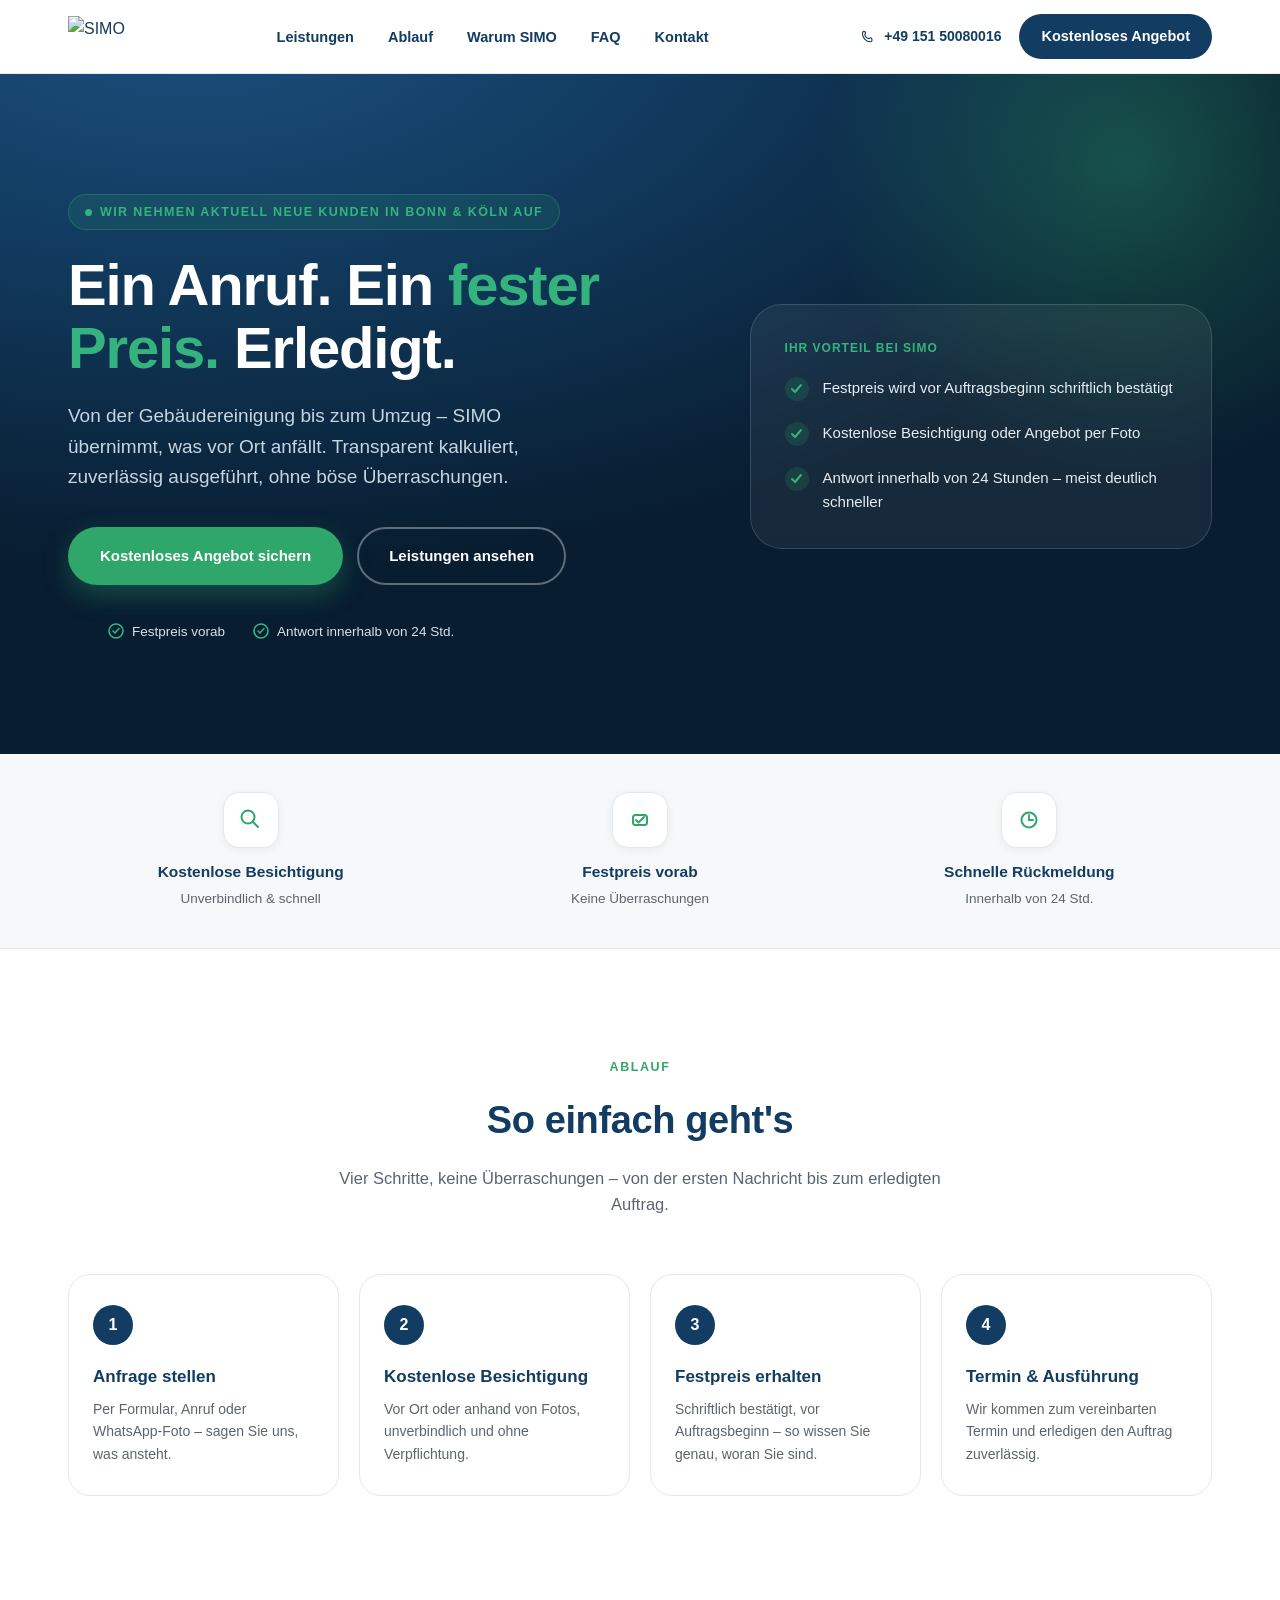
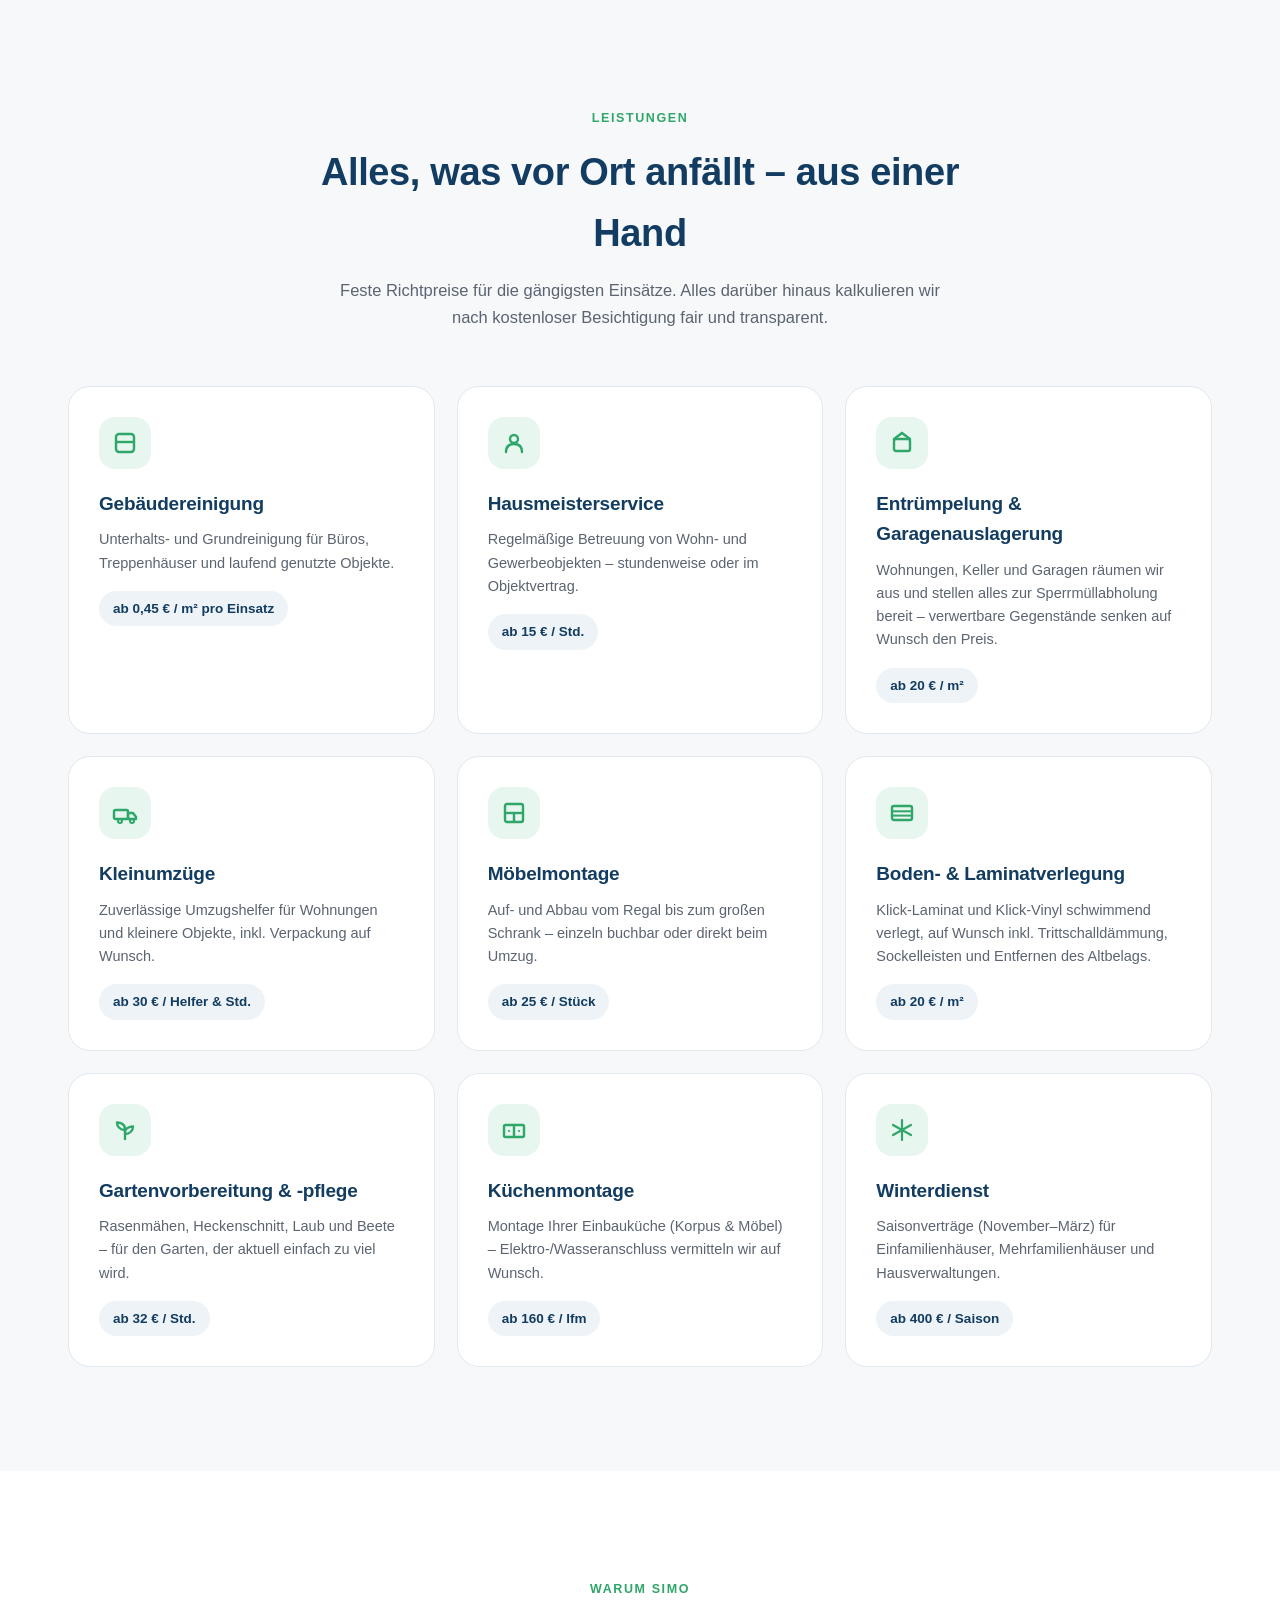
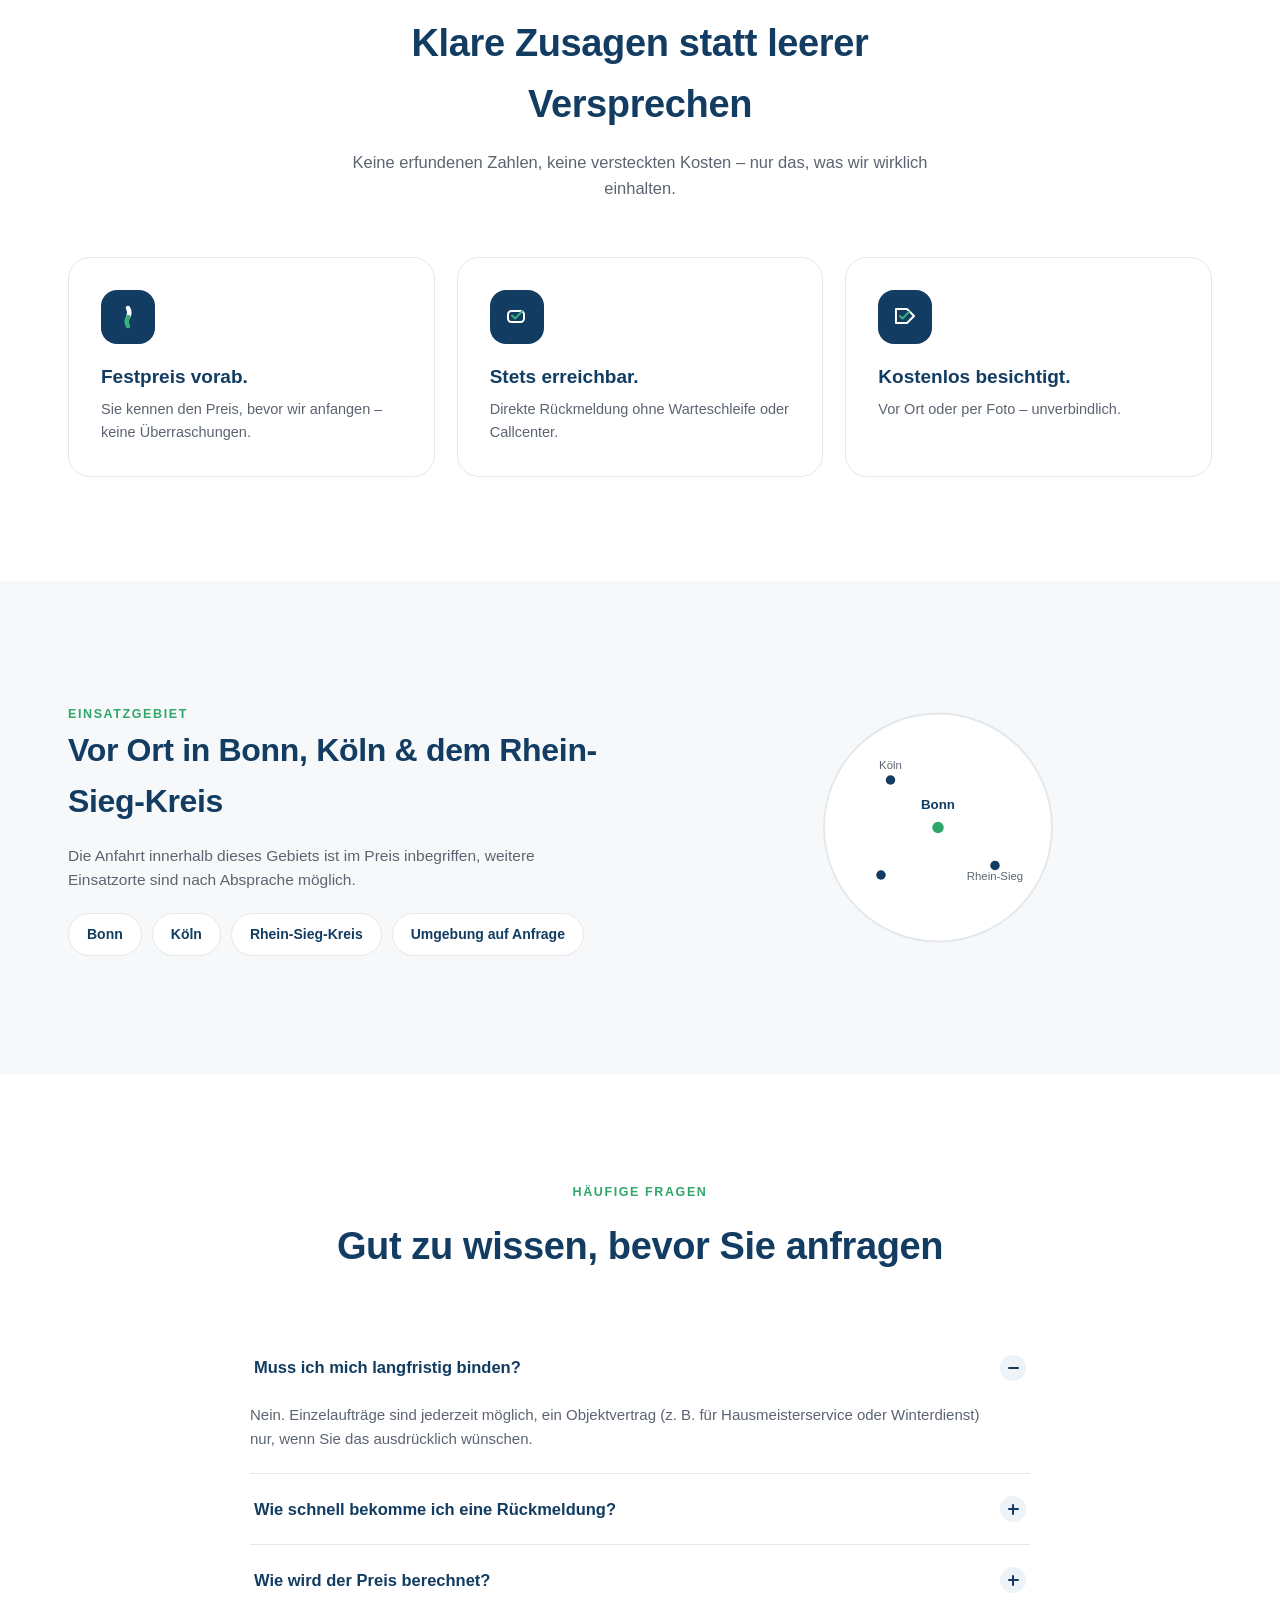
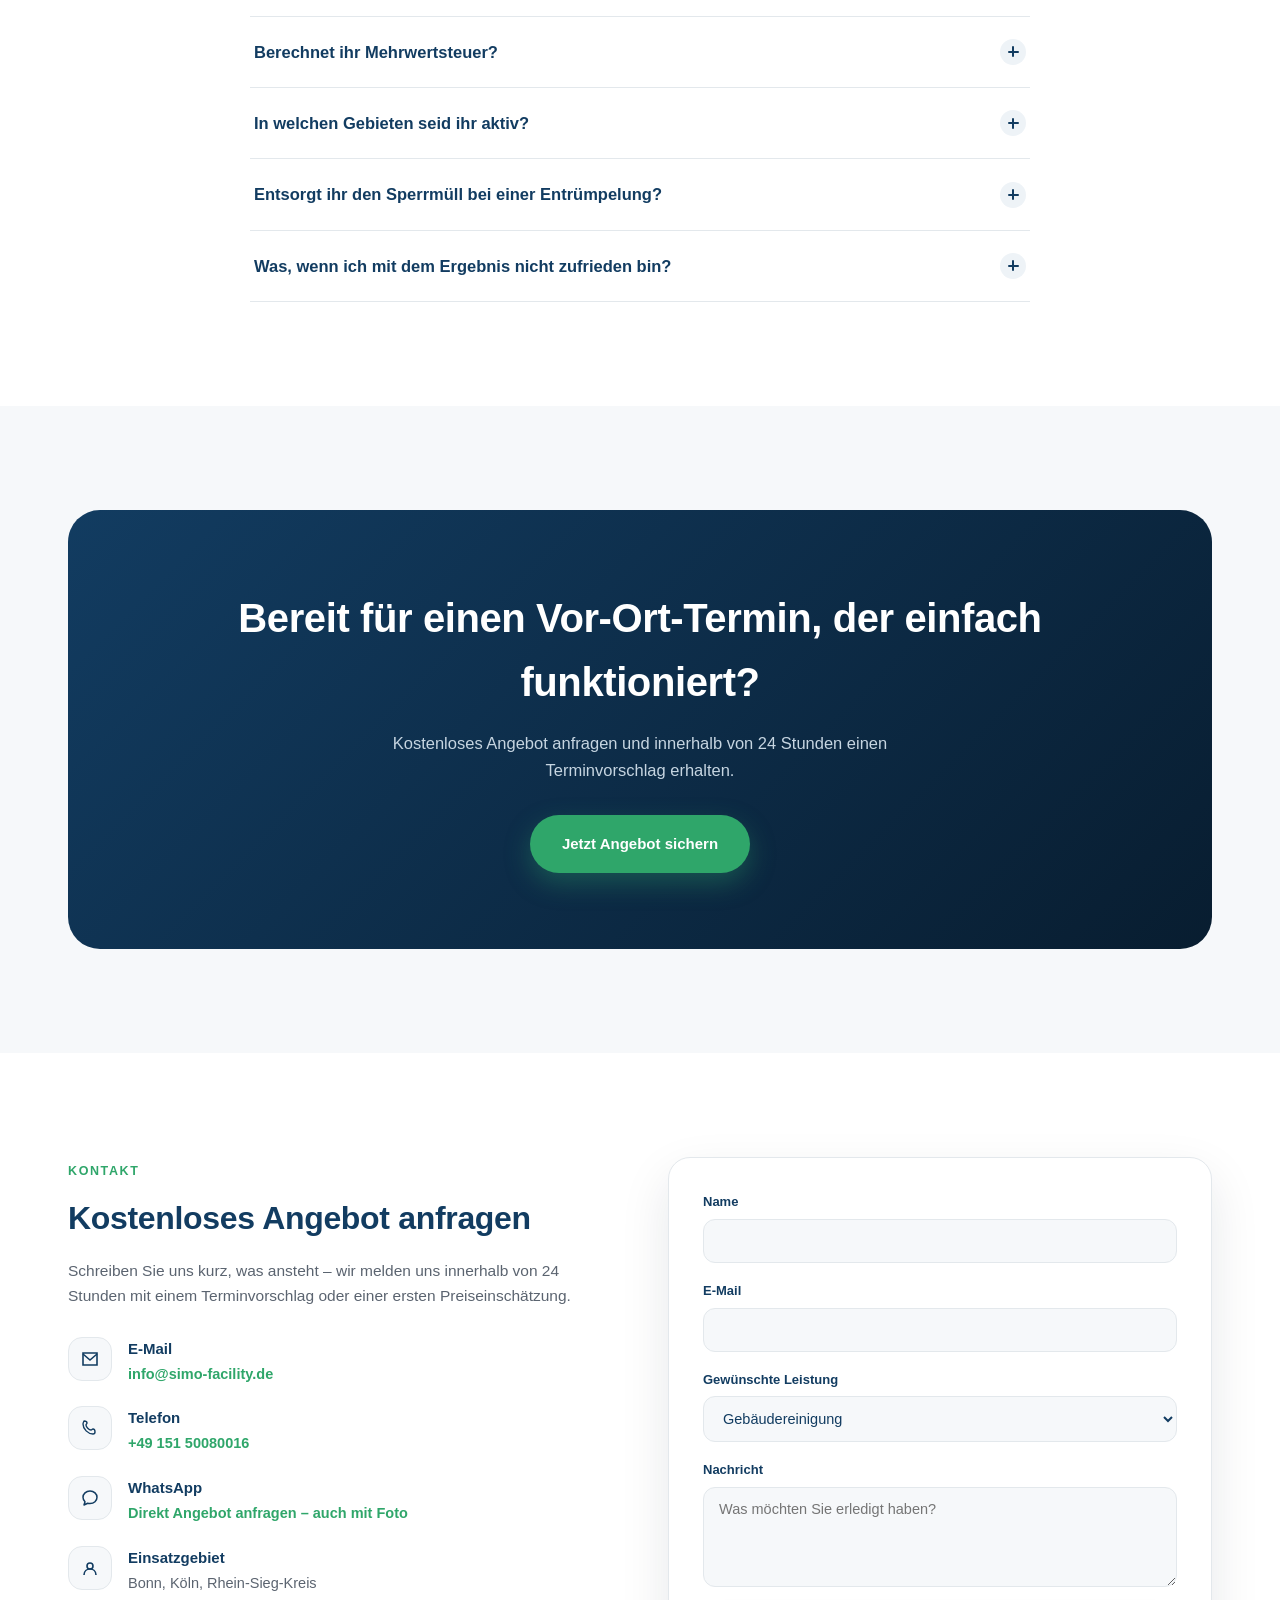
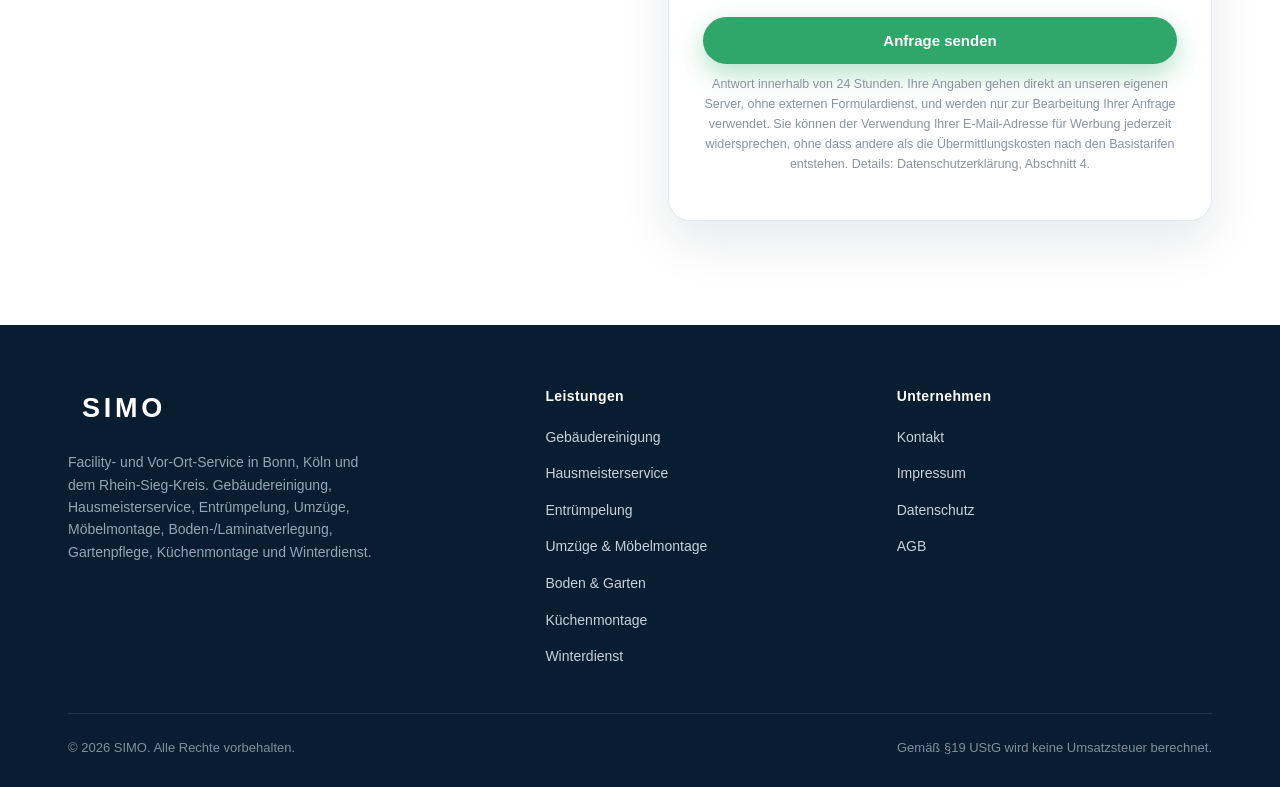
==== index.html @ c45b7072 "Website: Vertrauensleiste 3 Kacheln, 'Festpreis vorab' statt Gewährleistungs-Kachel (Imad 03.10.) Co" ====
<!DOCTYPE html>
<html lang="de">
<head>
<meta charset="UTF-8">
<meta name="viewport" content="width=device-width, initial-scale=1.0">
<title>SIMO – Facility- &amp; Vor-Ort-Service in Bonn, Köln &amp; Rhein-Sieg</title>
<meta name="description" content="SIMO übernimmt Gebäudereinigung, Hausmeisterservice, Entrümpelung, Umzüge, Möbelmontage, Boden-/Laminatverlegung, Gartenpflege, Küchenmontage und Winterdienst in Bonn, Köln und dem Rhein-Sieg-Kreis. Festpreis-Garantie, kostenlose Besichtigung, schnelle Terminvergabe.">
<link rel="icon" type="image/svg+xml" href="assets/icon.svg">
<link rel="preload" href="assets/fonts/poppins-latin-600-normal.woff2" as="font" type="font/woff2" crossorigin>
<link rel="preload" href="assets/fonts/poppins-latin-700-normal.woff2" as="font" type="font/woff2" crossorigin>
<link rel="stylesheet" href="styles.css">
</head>
<body>

<header id="site-header">
  <nav class="nav">
    <a href="#top" class="logo"><img src="assets/logo_mark.svg" alt="SIMO"></a>
    <ul class="nav-links">
      <li><a href="#leistungen">Leistungen</a></li>
      <li><a href="#ablauf">Ablauf</a></li>
      <li><a href="#warum-simo">Warum SIMO</a></li>
      <li><a href="#faq">FAQ</a></li>
      <li><a href="#kontakt">Kontakt</a></li>
    </ul>
    <div class="nav-right">
      <a class="nav-phone" href="tel:+4915150080016">
        <svg width="16" height="16" viewBox="0 0 20 20"><path d="M4,3 c2,0 3,1 3,2 c0,1 -1,1 -1,2 c0,2 3,5 5,5 c1,0 1,-1 2,-1 c1,0 2,1 2,3 c0,1 -1,2 -2,2 c-5,0 -10,-5 -10,-10 c0,-1 1,-3 1,-3 z" fill="none" stroke="#123C61" stroke-width="1.4" stroke-linejoin="round"/></svg>
        +49 151 50080016
      </a>
      <a href="#kontakt" class="nav-cta">Kostenloses Angebot</a>
      <button class="nav-toggle" id="navToggle" aria-label="Menü öffnen"><span></span><span></span><span></span></button>
    </div>
  </nav>
</header>

<div class="mobile-panel" id="mobilePanel">
  <ul>
    <li><a href="#leistungen">Leistungen</a></li>
    <li><a href="#ablauf">Ablauf</a></li>
    <li><a href="#warum-simo">Warum SIMO</a></li>
    <li><a href="#faq">FAQ</a></li>
    <li><a href="#kontakt">Kontakt</a></li>
  </ul>
  <a href="#kontakt" class="btn btn-primary">Kostenloses Angebot anfragen</a>
</div>

<section class="hero" id="top">
  <div class="container">
    <div>
      <span class="eyebrow"><span class="pulse"></span> Wir nehmen aktuell neue Kunden in Bonn &amp; Köln auf</span>
      <h1>Ein Anruf. Ein <span>fester Preis.</span> Erledigt.</h1>
      <p class="lead">Von der Gebäudereinigung bis zum Umzug – SIMO übernimmt, was vor Ort anfällt. Transparent kalkuliert, zuverlässig ausgeführt, ohne böse Überraschungen.</p>
      <div class="hero-ctas">
        <a href="#kontakt" class="btn btn-primary">Kostenloses Angebot sichern</a>
        <a href="#leistungen" class="btn btn-outline">Leistungen ansehen</a>
      </div>
      <ul class="hero-microtrust">
        <li><svg width="16" height="16" viewBox="0 0 16 16"><circle cx="8" cy="8" r="7" fill="none" stroke="#35B37E" stroke-width="1.6"/><path d="M5,8 L7,10 L11,5.5" fill="none" stroke="#35B37E" stroke-width="1.6" stroke-linecap="round" stroke-linejoin="round"/></svg> Festpreis vorab</li>
        <li><svg width="16" height="16" viewBox="0 0 16 16"><circle cx="8" cy="8" r="7" fill="none" stroke="#35B37E" stroke-width="1.6"/><path d="M5,8 L7,10 L11,5.5" fill="none" stroke="#35B37E" stroke-width="1.6" stroke-linecap="round" stroke-linejoin="round"/></svg> Antwort innerhalb von 24 Std.</li>
      </ul>
    </div>
    <div class="hero-visual">
      <div class="card-label">Ihr Vorteil bei SIMO</div>
      <ul>
        <li><span class="check"><svg width="13" height="13" viewBox="0 0 13 13"><path d="M2,7 L5,10 L11,3" fill="none" stroke="#35B37E" stroke-width="2" stroke-linecap="round" stroke-linejoin="round"/></svg></span> Festpreis wird vor Auftragsbeginn schriftlich bestätigt</li>
        <li><span class="check"><svg width="13" height="13" viewBox="0 0 13 13"><path d="M2,7 L5,10 L11,3" fill="none" stroke="#35B37E" stroke-width="2" stroke-linecap="round" stroke-linejoin="round"/></svg></span> Kostenlose Besichtigung oder Angebot per Foto</li>
        <li><span class="check"><svg width="13" height="13" viewBox="0 0 13 13"><path d="M2,7 L5,10 L11,3" fill="none" stroke="#35B37E" stroke-width="2" stroke-linecap="round" stroke-linejoin="round"/></svg></span> Antwort innerhalb von 24 Stunden – meist deutlich schneller</li>
      </ul>
    </div>
  </div>
</section>

<div class="trustbar">
  <div class="container reveal-stagger">
    <div class="trust-item">
      <div class="icon-wrap"><svg width="26" height="26" viewBox="0 0 26 26"><circle cx="10" cy="10" r="6.5" fill="none" stroke="#2FA66A" stroke-width="2"/><line x1="15" y1="15" x2="20" y2="20" stroke="#2FA66A" stroke-width="2" stroke-linecap="round"/></svg></div>
      <h4>Kostenlose Besichtigung</h4>
      <p>Unverbindlich &amp; schnell</p>
    </div>
    <div class="trust-item">
      <div class="icon-wrap"><svg width="26" height="26" viewBox="0 0 26 26"><rect x="6" y="8" width="14" height="10" rx="2.5" fill="none" stroke="#2FA66A" stroke-width="2"/><path d="M9,13 L11.5,15.5 L17,10" fill="none" stroke="#2FA66A" stroke-width="2" stroke-linecap="round" stroke-linejoin="round"/></svg></div>
      <h4>Festpreis vorab</h4>
      <p>Keine Überraschungen</p>
    </div>
    <div class="trust-item">
      <div class="icon-wrap"><svg width="26" height="26" viewBox="0 0 26 26"><circle cx="13" cy="13" r="7.5" fill="none" stroke="#2FA66A" stroke-width="2"/><line x1="13" y1="13" x2="13" y2="8" stroke="#2FA66A" stroke-width="1.8" stroke-linecap="round"/><line x1="13" y1="13" x2="17" y2="13" stroke="#2FA66A" stroke-width="1.8" stroke-linecap="round"/></svg></div>
      <h4>Schnelle Rückmeldung</h4>
      <p>Innerhalb von 24 Std.</p>
    </div>
  </div>
</div>

<section id="ablauf">
  <div class="container">
    <div class="section-head reveal">
      <span class="kicker">Ablauf</span>
      <h2>So einfach geht's</h2>
      <p>Vier Schritte, keine Überraschungen – von der ersten Nachricht bis zum erledigten Auftrag.</p>
    </div>
    <div class="process-grid reveal-stagger">
      <div class="process-card">
        <div class="num">1</div>
        <h3>Anfrage stellen</h3>
        <p>Per Formular, Anruf oder WhatsApp-Foto – sagen Sie uns, was ansteht.</p>
      </div>
      <div class="process-card">
        <div class="num">2</div>
        <h3>Kostenlose Besichtigung</h3>
        <p>Vor Ort oder anhand von Fotos, unverbindlich und ohne Verpflichtung.</p>
      </div>
      <div class="process-card">
        <div class="num">3</div>
        <h3>Festpreis erhalten</h3>
        <p>Schriftlich bestätigt, vor Auftragsbeginn – so wissen Sie genau, woran Sie sind.</p>
      </div>
      <div class="process-card">
        <div class="num">4</div>
        <h3>Termin &amp; Ausführung</h3>
        <p>Wir kommen zum vereinbarten Termin und erledigen den Auftrag zuverlässig.</p>
      </div>
    </div>
  </div>
</section>

<section id="leistungen" class="section-alt">
  <div class="container">
    <div class="section-head reveal">
      <span class="kicker">Leistungen</span>
      <h2>Alles, was vor Ort anfällt – aus einer Hand</h2>
      <p>Feste Richtpreise für die gängigsten Einsätze. Alles darüber hinaus kalkulieren wir nach kostenloser Besichtigung fair und transparent.</p>
    </div>
    <div class="services-grid reveal-stagger">

      <div class="service-card">
        <div class="icon"><svg width="26" height="26" viewBox="0 0 26 26"><rect x="4" y="4" width="18" height="18" rx="3" fill="none" stroke="#2FA66A" stroke-width="2.4"/><line x1="4" y1="12" x2="22" y2="12" stroke="#2FA66A" stroke-width="2.4"/></svg></div>
        <h3>Gebäudereinigung</h3>
        <p>Unterhalts- und Grundreinigung für Büros, Treppenhäuser und laufend genutzte Objekte.</p>
        <div class="price">ab 0,45 € / m² pro Einsatz</div>
      </div>

      <div class="service-card">
        <div class="icon"><svg width="26" height="26" viewBox="0 0 26 26"><circle cx="13" cy="9" r="4" fill="none" stroke="#2FA66A" stroke-width="2.4"/><path d="M5,22 C5,16 9,14 13,14 C17,14 21,16 21,22" fill="none" stroke="#2FA66A" stroke-width="2.4" stroke-linecap="round"/></svg></div>
        <h3>Hausmeisterservice</h3>
        <p>Regelmäßige Betreuung von Wohn- und Gewerbeobjekten – stundenweise oder im Objektvertrag.</p>
        <div class="price">ab 15 € / Std.</div>
      </div>

      <div class="service-card">
        <div class="icon"><svg width="26" height="26" viewBox="0 0 26 26"><rect x="5" y="9" width="16" height="12" rx="2" fill="none" stroke="#2FA66A" stroke-width="2.4"/><line x1="5" y1="9" x2="13" y2="3" stroke="#2FA66A" stroke-width="2.4" stroke-linecap="round"/><line x1="21" y1="9" x2="13" y2="3" stroke="#2FA66A" stroke-width="2.4" stroke-linecap="round"/></svg></div>
        <h3>Entrümpelung &amp; Garagenauslagerung</h3>
        <p>Wohnungen, Keller und Garagen räumen wir aus und stellen alles zur Sperrmüllabholung bereit – verwertbare Gegenstände senken auf Wunsch den Preis.</p>
        <div class="price">ab 20 € / m²</div>
      </div>

      <div class="service-card">
        <div class="icon"><svg width="26" height="26" viewBox="0 0 26 26"><rect x="2" y="10" width="14" height="9" rx="1.5" fill="none" stroke="#2FA66A" stroke-width="2.4"/><path d="M16,13 h5 l3,4 v2 h-8 z" fill="none" stroke="#2FA66A" stroke-width="2.4" stroke-linejoin="round"/><circle cx="8" cy="21" r="2" fill="none" stroke="#2FA66A" stroke-width="2"/><circle cx="20" cy="21" r="2" fill="none" stroke="#2FA66A" stroke-width="2"/></svg></div>
        <h3>Kleinumzüge</h3>
        <p>Zuverlässige Umzugshelfer für Wohnungen und kleinere Objekte, inkl. Verpackung auf Wunsch.</p>
        <div class="price">ab 30 € / Helfer &amp; Std.</div>
      </div>

      <div class="service-card">
        <div class="icon"><svg width="26" height="26" viewBox="0 0 26 26"><rect x="4" y="4" width="18" height="18" rx="2" fill="none" stroke="#2FA66A" stroke-width="2.4"/><line x1="4" y1="13" x2="22" y2="13" stroke="#2FA66A" stroke-width="2.4"/><line x1="13" y1="13" x2="13" y2="22" stroke="#2FA66A" stroke-width="2.4"/></svg></div>
        <h3>Möbelmontage</h3>
        <p>Auf- und Abbau vom Regal bis zum großen Schrank – einzeln buchbar oder direkt beim Umzug.</p>
        <div class="price">ab 25 € / Stück</div>
      </div>

      <div class="service-card">
        <div class="icon"><svg width="26" height="26" viewBox="0 0 26 26"><rect x="3" y="6" width="20" height="14" rx="2" fill="none" stroke="#2FA66A" stroke-width="2.4"/><line x1="3" y1="11.3" x2="23" y2="11.3" stroke="#2FA66A" stroke-width="2"/><line x1="3" y1="15.6" x2="23" y2="15.6" stroke="#2FA66A" stroke-width="2"/></svg></div>
        <h3>Boden- &amp; Laminatverlegung</h3>
        <p>Klick-Laminat und Klick-Vinyl schwimmend verlegt, auf Wunsch inkl. Trittschalldämmung, Sockelleisten und Entfernen des Altbelags.</p>
        <div class="price">ab 20 € / m²</div>
      </div>

      <div class="service-card">
        <div class="icon"><svg width="26" height="26" viewBox="0 0 26 26"><path d="M13,22 V12" stroke="#2FA66A" stroke-width="2.4" stroke-linecap="round"/><path d="M13,12 C13,7.5 9,5.5 5,5.5 C5,9.5 8,13 13,13" fill="none" stroke="#2FA66A" stroke-width="2.4" stroke-linejoin="round"/><path d="M13,15 C13,11.5 17,9.5 21,9.5 C21,13.5 18,17 13,17" fill="none" stroke="#2FA66A" stroke-width="2.4" stroke-linejoin="round"/></svg></div>
        <h3>Gartenvorbereitung &amp; -pflege</h3>
        <p>Rasenmähen, Heckenschnitt, Laub und Beete – für den Garten, der aktuell einfach zu viel wird.</p>
        <div class="price">ab 32 € / Std.</div>
      </div>

      <div class="service-card">
        <div class="icon"><svg width="26" height="26" viewBox="0 0 26 26"><rect x="3" y="8" width="20" height="12" rx="1.5" fill="none" stroke="#2FA66A" stroke-width="2.4"/><line x1="13" y1="8" x2="13" y2="20" stroke="#2FA66A" stroke-width="2.4"/><circle cx="8" cy="14" r="1.1" fill="#2FA66A" stroke="none"/><circle cx="18" cy="14" r="1.1" fill="#2FA66A" stroke="none"/></svg></div>
        <h3>Küchenmontage</h3>
        <p>Montage Ihrer Einbauküche (Korpus &amp; Möbel) – Elektro-/Wasseranschluss vermitteln wir auf Wunsch.</p>
        <div class="price">ab 160 € / lfm</div>
      </div>

      <div class="service-card">
        <div class="icon"><svg width="26" height="26" viewBox="0 0 26 26"><path d="M13,3 v20 M4,8 l18,10 M22,8 L4,18" stroke="#2FA66A" stroke-width="2.2" stroke-linecap="round"/></svg></div>
        <h3>Winterdienst</h3>
        <p>Saisonverträge (November–März) für Einfamilienhäuser, Mehrfamilienhäuser und Hausverwaltungen.</p>
        <div class="price">ab 400 € / Saison</div>
      </div>

    </div>
  </div>
</section>

<section id="warum-simo">
  <div class="container">
    <div class="section-head reveal">
      <span class="kicker">Warum SIMO</span>
      <h2>Klare Zusagen statt leerer Versprechen</h2>
      <p>Keine erfundenen Zahlen, keine versteckten Kosten – nur das, was wir wirklich einhalten.</p>
    </div>
    <div class="usp-grid reveal-stagger">
      <div class="usp-card">
        <div class="icon-wrap"><svg width="26" height="26" viewBox="0 0 26 26"><path d="M13,4 A9,9 0 0,1 13,13" fill="none" stroke="#FFFFFF" stroke-width="4.5" stroke-linecap="round"/><path d="M13,13 A9,9 0 0,0 13,22" fill="none" stroke="#35B37E" stroke-width="4.5" stroke-linecap="round"/></svg></div>
        <h3>Festpreis vorab.</h3>
        <p>Sie kennen den Preis, bevor wir anfangen – keine Überraschungen.</p>
      </div>
      <div class="usp-card">
        <div class="icon-wrap"><svg width="26" height="26" viewBox="0 0 26 26"><rect x="4" y="7" width="16" height="11" rx="3.5" fill="none" stroke="#FFFFFF" stroke-width="2"/><path d="M8,11.5 L11,14.5 L18,7.5" fill="none" stroke="#35B37E" stroke-width="2" stroke-linecap="round" stroke-linejoin="round"/></svg></div>
        <h3>Stets erreichbar.</h3>
        <p>Direkte Rückmeldung ohne Warteschleife oder Callcenter.</p>
      </div>
      <div class="usp-card">
        <div class="icon-wrap"><svg width="26" height="26" viewBox="0 0 26 26"><path d="M4,5 L15,5 L22,12 L15,19 L4,19 Z" fill="none" stroke="#FFFFFF" stroke-width="2" stroke-linejoin="round"/><path d="M8,12 L10.5,14.5 L17,8" fill="none" stroke="#35B37E" stroke-width="2" stroke-linecap="round" stroke-linejoin="round"/></svg></div>
        <h3>Kostenlos besichtigt.</h3>
        <p>Vor Ort oder per Foto – unverbindlich.</p>
      </div>
    </div>
  </div>
</section>

<section class="area section-alt" id="einsatzgebiet">
  <div class="container">
    <div class="reveal">
      <span class="kicker">Einsatzgebiet</span>
      <h2>Vor Ort in Bonn, Köln &amp; dem Rhein-Sieg-Kreis</h2>
      <p>Die Anfahrt innerhalb dieses Gebiets ist im Preis inbegriffen, weitere Einsatzorte sind nach Absprache möglich.</p>
      <div class="area-tags">
        <span>Bonn</span>
        <span>Köln</span>
        <span>Rhein-Sieg-Kreis</span>
        <span>Umgebung auf Anfrage</span>
      </div>
    </div>
    <div class="area-visual reveal">
      <svg viewBox="0 0 400 300" xmlns="http://www.w3.org/2000/svg">
        <circle cx="200" cy="150" r="120" fill="#FFFFFF" stroke="#E3E8EC" stroke-width="2"/>
        <circle cx="200" cy="150" r="6" fill="#2FA66A"/>
        <circle cx="150" cy="100" r="5" fill="#123C61"/>
        <circle cx="260" cy="190" r="5" fill="#123C61"/>
        <circle cx="140" cy="200" r="5" fill="#123C61"/>
        <text x="200" y="130" font-family="Poppins, Arial" font-size="14" font-weight="700" fill="#123C61" text-anchor="middle">Bonn</text>
        <text x="150" y="88" font-family="Poppins, Arial" font-size="12" fill="#5B6470" text-anchor="middle">Köln</text>
        <text x="260" y="205" font-family="Poppins, Arial" font-size="12" fill="#5B6470" text-anchor="middle">Rhein-Sieg</text>
      </svg>
    </div>
  </div>
</section>

<section id="faq">
  <div class="container">
    <div class="section-head reveal">
      <span class="kicker">Häufige Fragen</span>
      <h2>Gut zu wissen, bevor Sie anfragen</h2>
    </div>
    <div class="faq reveal">
      <details class="faq-item" open>
        <summary>Muss ich mich langfristig binden?<span class="plus"></span></summary>
        <p>Nein. Einzelaufträge sind jederzeit möglich, ein Objektvertrag (z. B. für Hausmeisterservice oder Winterdienst) nur, wenn Sie das ausdrücklich wünschen.</p>
      </details>
      <details class="faq-item">
        <summary>Wie schnell bekomme ich eine Rückmeldung?<span class="plus"></span></summary>
        <p>Innerhalb von 24 Stunden – meist deutlich schneller – mit einem Terminvorschlag oder einer ersten Einschätzung.</p>
      </details>
      <details class="faq-item">
        <summary>Wie wird der Preis berechnet?<span class="plus"></span></summary>
        <p>Nach kostenloser Besichtigung oder anhand von Fotos erhalten Sie einen schriftlichen Festpreis – vor Auftragsbeginn, ohne versteckte Zusatzkosten.</p>
      </details>
      <details class="faq-item">
        <summary>Berechnet ihr Mehrwertsteuer?<span class="plus"></span></summary>
        <p>Aktuell nicht: Wir sind Kleinunternehmer nach § 19 UStG, das wirkt sich unmittelbar positiv auf Ihren Preis aus.</p>
      </details>
      <details class="faq-item">
        <summary>In welchen Gebieten seid ihr aktiv?<span class="plus"></span></summary>
        <p>Bonn, Köln und der Rhein-Sieg-Kreis. Weitere Orte sind nach Absprache möglich.</p>
      </details>
      <details class="faq-item">
        <summary>Entsorgt ihr den Sperrmüll bei einer Entrümpelung?<span class="plus"></span></summary>
        <p>Wir räumen aus, sortieren, tragen alles heraus und stellen es zur Sperrmüllabholung bereit. Den Abholtermin bei bonnorange bzw. der Sperrmüllabfuhr Ihrer Stadt vereinbaren Sie, gern helfen wir dabei. Größere Mengen kommen in einen Container eines zugelassenen Entsorgers auf Ihre Rechnung. Sondermüll wie Farben, Chemikalien oder Asbest räumen wir nicht.</p>
      </details>
      <details class="faq-item">
        <summary>Was, wenn ich mit dem Ergebnis nicht zufrieden bin?<span class="plus"></span></summary>
        <p>Sprechen Sie uns direkt an – wir suchen gemeinsam eine Lösung. Ihre gesetzlichen Gewährleistungsrechte bleiben in jedem Fall unberührt.</p>
      </details>
    </div>
  </div>
</section>

<section class="section-alt">
  <div class="container">
    <div class="final-cta reveal">
      <h2>Bereit für einen Vor-Ort-Termin, der einfach funktioniert?</h2>
      <p>Kostenloses Angebot anfragen und innerhalb von 24 Stunden einen Terminvorschlag erhalten.</p>
      <div class="hero-ctas">
        <a href="#kontakt" class="btn btn-primary">Jetzt Angebot sichern</a>
      </div>
    </div>
  </div>
</section>

<section class="contact" id="kontakt">
  <div class="container">
    <div class="contact-info reveal">
      <span class="kicker">Kontakt</span>
      <h2>Kostenloses Angebot anfragen</h2>
      <p>Schreiben Sie uns kurz, was ansteht – wir melden uns innerhalb von 24 Stunden mit einem Terminvorschlag oder einer ersten Preiseinschätzung.</p>

      <div class="contact-detail">
        <div class="icon-wrap"><svg width="20" height="20" viewBox="0 0 20 20"><path d="M3,4 h14 v12 h-14 z" fill="none" stroke="#123C61" stroke-width="1.6"/><path d="M3,5 l7,6 l7,-6" fill="none" stroke="#123C61" stroke-width="1.6"/></svg></div>
        <div><strong>E-Mail</strong><span><a href="mailto:info@simo-facility.de?subject=Anfrage%20%C3%BCber%20simo-facility.de&amp;body=Guten%20Tag%2C%0D%0A%0D%0Aich%20m%C3%B6chte%20ein%20kostenloses%20Angebot%20anfragen.%0D%0A%0D%0AGew%C3%BCnschte%20Leistung%3A%20%0D%0AOrt%2FAdresse%3A%20%0D%0AKurze%20Beschreibung%3A%20%0D%0A%0D%0AViele%20Gr%C3%BC%C3%9Fe">info@simo-facility.de</a></span></div>
      </div>
      <div class="contact-detail">
        <div class="icon-wrap"><svg width="20" height="20" viewBox="0 0 20 20"><path d="M4,3 c2,0 3,1 3,2 c0,1 -1,1 -1,2 c0,2 3,5 5,5 c1,0 1,-1 2,-1 c1,0 2,1 2,3 c0,1 -1,2 -2,2 c-5,0 -10,-5 -10,-10 c0,-1 1,-3 1,-3 z" fill="none" stroke="#123C61" stroke-width="1.4" stroke-linejoin="round"/></svg></div>
        <div><strong>Telefon</strong><span><a href="tel:+4915150080016">+49 151 50080016</a></span></div>
      </div>
      <div class="contact-detail">
        <div class="icon-wrap"><svg width="20" height="20" viewBox="0 0 20 20"><path d="M10,3 c4,0 7,2.8 7,6.3 c0,3.5 -3,6.3 -7,6.3 c-0.8,0 -1.6,-0.1 -2.3,-0.3 L4,17 l1,-3.2 c-1.2,-1.1 -2,-2.7 -2,-4.5 C3,5.8 6,3 10,3 z" fill="none" stroke="#123C61" stroke-width="1.5" stroke-linejoin="round"/></svg></div>
        <div><strong>WhatsApp</strong><span><a href="https://wa.me/4915150080016?text=Hallo%20SIMO%2C%20ich%20interessiere%20mich%20f%C3%BCr%20ein%20kostenloses%20Angebot." target="_blank" rel="noopener">Direkt Angebot anfragen – auch mit Foto</a></span></div>
      </div>
      <div class="contact-detail">
        <div class="icon-wrap"><svg width="20" height="20" viewBox="0 0 20 20"><circle cx="10" cy="8" r="3" fill="none" stroke="#123C61" stroke-width="1.6"/><path d="M4,17 c0,-4 3,-6 6,-6 c3,0 6,2 6,6" fill="none" stroke="#123C61" stroke-width="1.6"/></svg></div>
        <div><strong>Einsatzgebiet</strong><span>Bonn, Köln, Rhein-Sieg-Kreis</span></div>
      </div>
    </div>

    <form class="contact-form reveal" id="contactForm">
      <div style="position:absolute; left:-9999px;" aria-hidden="true">
        <label for="xtrafld">Bitte frei lassen</label>
        <input type="text" id="xtrafld" name="_honey" tabindex="-1" autocomplete="off">
      </div>
      <div>
        <label for="name">Name</label>
        <input type="text" id="name" name="Name" required>
      </div>
      <div>
        <label for="email">E-Mail</label>
        <input type="email" id="email" name="E-Mail" required>
      </div>
      <div>
        <label for="leistung">Gewünschte Leistung</label>
        <select id="leistung" name="Leistung">
          <option>Gebäudereinigung</option>
          <option>Hausmeisterservice</option>
          <option>Entrümpelung / Garagenauslagerung</option>
          <option>Umzug</option>
          <option>Möbelmontage</option>
          <option>Boden-/Laminatverlegung</option>
          <option>Gartenvorbereitung/-pflege</option>
          <option>Küchenmontage</option>
          <option>Winterdienst</option>
          <option>Sonstiges</option>
        </select>
      </div>
      <div>
        <label for="nachricht">Nachricht</label>
        <textarea id="nachricht" name="Nachricht" placeholder="Was möchten Sie erledigt haben?"></textarea>
      </div>
      <button type="submit" class="btn btn-primary">Anfrage senden</button>
      <p class="form-hint">Antwort innerhalb von 24 Stunden. Ihre Angaben gehen direkt an unseren eigenen Server, ohne externen Formulardienst, und werden nur zur Bearbeitung Ihrer Anfrage verwendet. Sie können der Verwendung Ihrer E-Mail-Adresse für Werbung jederzeit widersprechen, ohne dass andere als die Übermittlungskosten nach den Basistarifen entstehen. Details: <a href="datenschutz.html">Datenschutzerklärung, Abschnitt 4</a>.</p>
    </form>
  </div>
</section>

<footer>
  <div class="container">
    <div class="footer-grid">
      <div>
        <div class="footer-brand">
          <img src="assets/logo_mark_white.svg" alt="" class="footer-logo">
          <span class="footer-wordmark">SIMO</span>
        </div>
        <p>Facility- und Vor-Ort-Service in Bonn, Köln und dem Rhein-Sieg-Kreis. Gebäudereinigung, Hausmeisterservice, Entrümpelung, Umzüge, Möbelmontage, Boden-/Laminatverlegung, Gartenpflege, Küchenmontage und Winterdienst.</p>
      </div>
      <div>
        <h5>Leistungen</h5>
        <ul>
          <li><a href="#leistungen">Gebäudereinigung</a></li>
          <li><a href="#leistungen">Hausmeisterservice</a></li>
          <li><a href="#leistungen">Entrümpelung</a></li>
          <li><a href="#leistungen">Umzüge &amp; Möbelmontage</a></li>
          <li><a href="#leistungen">Boden &amp; Garten</a></li>
          <li><a href="#leistungen">Küchenmontage</a></li>
          <li><a href="#leistungen">Winterdienst</a></li>
        </ul>
      </div>
      <div>
        <h5>Unternehmen</h5>
        <ul>
          <li><a href="#kontakt">Kontakt</a></li>
          <li><a href="impressum.html">Impressum</a></li>
          <li><a href="datenschutz.html">Datenschutz</a></li>
          <li><a href="agb.pdf">AGB</a></li>
        </ul>
      </div>
    </div>
    <div class="footer-bottom">
      <span>&copy; 2026 SIMO. Alle Rechte vorbehalten.</span>
      <span>Gemäß §19 UStG wird keine Umsatzsteuer berechnet.</span>
    </div>
  </div>
</footer>

<div class="mobile-cta-bar">
  <a href="tel:+4915150080016" class="btn btn-dark">Jetzt anrufen</a>
  <a href="https://wa.me/4915150080016?text=Hallo%20SIMO%2C%20ich%20interessiere%20mich%20f%C3%BCr%20ein%20kostenloses%20Angebot." target="_blank" rel="noopener" class="btn btn-primary">WhatsApp</a>
</div>

<script src="script.js"></script>
</body>
</html>
---- styles.css ----
/* Poppins – selbst gehostet (DSGVO: keine Verbindung zu Google-Servern) */
@font-face {
  font-family: "Poppins"; font-style: normal; font-weight: 400; font-display: swap;
  src: url("assets/fonts/poppins-latin-400-normal.woff2") format("woff2");
  unicode-range: U+0000-00FF, U+0131, U+0152-0153, U+02BB-02BC, U+02C6, U+02DA, U+02DC, U+2000-206F, U+20AC, U+2122, U+2212;
}
@font-face {
  font-family: "Poppins"; font-style: normal; font-weight: 500; font-display: swap;
  src: url("assets/fonts/poppins-latin-500-normal.woff2") format("woff2");
  unicode-range: U+0000-00FF, U+0131, U+0152-0153, U+02BB-02BC, U+02C6, U+02DA, U+02DC, U+2000-206F, U+20AC, U+2122, U+2212;
}
@font-face {
  font-family: "Poppins"; font-style: normal; font-weight: 600; font-display: swap;
  src: url("assets/fonts/poppins-latin-600-normal.woff2") format("woff2");
  unicode-range: U+0000-00FF, U+0131, U+0152-0153, U+02BB-02BC, U+02C6, U+02DA, U+02DC, U+2000-206F, U+20AC, U+2122, U+2212;
}
@font-face {
  font-family: "Poppins"; font-style: normal; font-weight: 700; font-display: swap;
  src: url("assets/fonts/poppins-latin-700-normal.woff2") format("woff2");
  unicode-range: U+0000-00FF, U+0131, U+0152-0153, U+02BB-02BC, U+02C6, U+02DA, U+02DC, U+2000-206F, U+20AC, U+2122, U+2212;
}
@font-face {
  font-family: "Poppins"; font-style: normal; font-weight: 400; font-display: swap;
  src: url("assets/fonts/poppins-latin-ext-400-normal.woff2") format("woff2");
  unicode-range: U+0100-02BA, U+02BD-02C5, U+02C7-02CC, U+02CE-02D7, U+02DD-02FF, U+0304, U+0308, U+0329, U+1D00-1DBF, U+1E00-1E9F, U+1EF2-1EFF, U+2020, U+20A0-20AB, U+20AD-20C0, U+2113, U+2C60-2C7F, U+A720-A7FF;
}
@font-face {
  font-family: "Poppins"; font-style: normal; font-weight: 500; font-display: swap;
  src: url("assets/fonts/poppins-latin-ext-500-normal.woff2") format("woff2");
  unicode-range: U+0100-02BA, U+02BD-02C5, U+02C7-02CC, U+02CE-02D7, U+02DD-02FF, U+0304, U+0308, U+0329, U+1D00-1DBF, U+1E00-1E9F, U+1EF2-1EFF, U+2020, U+20A0-20AB, U+20AD-20C0, U+2113, U+2C60-2C7F, U+A720-A7FF;
}
@font-face {
  font-family: "Poppins"; font-style: normal; font-weight: 600; font-display: swap;
  src: url("assets/fonts/poppins-latin-ext-600-normal.woff2") format("woff2");
  unicode-range: U+0100-02BA, U+02BD-02C5, U+02C7-02CC, U+02CE-02D7, U+02DD-02FF, U+0304, U+0308, U+0329, U+1D00-1DBF, U+1E00-1E9F, U+1EF2-1EFF, U+2020, U+20A0-20AB, U+20AD-20C0, U+2113, U+2C60-2C7F, U+A720-A7FF;
}
@font-face {
  font-family: "Poppins"; font-style: normal; font-weight: 700; font-display: swap;
  src: url("assets/fonts/poppins-latin-ext-700-normal.woff2") format("woff2");
  unicode-range: U+0100-02BA, U+02BD-02C5, U+02C7-02CC, U+02CE-02D7, U+02DD-02FF, U+0304, U+0308, U+0329, U+1D00-1DBF, U+1E00-1E9F, U+1EF2-1EFF, U+2020, U+20A0-20AB, U+20AD-20C0, U+2113, U+2C60-2C7F, U+A720-A7FF;
}

:root {
  --navy: #123C61;
  --navy-dark: #081D30;
  --navy-soft: #EEF3F7;
  --green: #2FA66A;
  --green-alt: #35B37E;
  --green-tint: #E7F6EE;
  --gray: #5B6470;
  --gray-light: #8A93A0;
  --light: #F6F8FA;
  --border: #E3E8EC;
  --white: #FFFFFF;
  --radius-sm: 14px;
  --radius: 22px;
  --radius-lg: 32px;
  --max-width: 1200px;
  --font: "Poppins", -apple-system, BlinkMacSystemFont, "Segoe UI", Arial, sans-serif;
  --ease: cubic-bezier(.22,.61,.36,1);
  --shadow-sm: 0 2px 10px rgba(8,29,48,0.06);
  --shadow: 0 20px 50px rgba(8,29,48,0.10);
  --shadow-lg: 0 30px 80px rgba(8,29,48,0.16);
}

* { box-sizing: border-box; }
html { scroll-behavior: smooth; }
/* Horizontales Überlaufen hart unterbinden (clip erzeugt keinen Scroll-Container, sticky bleibt intakt) */
html, body { overflow-x: clip; }
@media (prefers-reduced-motion: reduce) {
  html { scroll-behavior: auto; }
  * { animation-duration: 0.01ms !important; transition-duration: 0.01ms !important; }
}

body {
  margin: 0;
  font-family: var(--font);
  color: var(--navy);
  background: var(--white);
  line-height: 1.6;
  -webkit-font-smoothing: antialiased;
  overflow-x: hidden;
}

img, svg { max-width: 100%; display: block; }
a { color: inherit; text-decoration: none; }
button { font-family: var(--font); }

.container {
  max-width: var(--max-width);
  margin: 0 auto;
  padding: 0 28px;
}

/* Reveal on scroll */
.reveal { opacity: 0; transform: translateY(24px); transition: opacity .7s var(--ease), transform .7s var(--ease); }
.reveal.is-visible { opacity: 1; transform: translateY(0); }
.reveal-stagger.is-visible > * { opacity: 1; transform: translateY(0); }
.reveal-stagger > * { opacity: 0; transform: translateY(20px); transition: opacity .6s var(--ease), transform .6s var(--ease); }
.reveal-stagger.is-visible > *:nth-child(1) { transition-delay: .05s; }
.reveal-stagger.is-visible > *:nth-child(2) { transition-delay: .13s; }
.reveal-stagger.is-visible > *:nth-child(3) { transition-delay: .21s; }
.reveal-stagger.is-visible > *:nth-child(4) { transition-delay: .29s; }
.reveal-stagger.is-visible > *:nth-child(5) { transition-delay: .37s; }
.reveal-stagger.is-visible > *:nth-child(6) { transition-delay: .45s; }

/* Header */
header {
  position: sticky;
  top: 0;
  background: rgba(255,255,255,0.78);
  backdrop-filter: saturate(180%) blur(14px);
  -webkit-backdrop-filter: saturate(180%) blur(14px);
  border-bottom: 1px solid rgba(227,232,236,0.8);
  z-index: 200;
  transition: box-shadow .3s var(--ease);
}
header.scrolled { box-shadow: 0 6px 24px rgba(8,29,48,0.06); }
.nav {
  display: flex;
  align-items: center;
  justify-content: space-between;
  padding: 14px 28px;
  max-width: var(--max-width);
  margin: 0 auto;
}
.nav .logo img { height: 42px; }
.nav-links {
  display: flex;
  gap: 34px;
  list-style: none;
  margin: 0;
  padding: 0;
}
.nav-links a {
  font-size: 14.5px;
  font-weight: 600;
  color: var(--navy);
  position: relative;
  padding-bottom: 2px;
}
.nav-links a::after {
  content: ""; position: absolute; left: 0; bottom: -4px; width: 0; height: 2px;
  background: var(--green); transition: width .25s var(--ease);
}
.nav-links a:hover::after { width: 100%; }
.nav-right { display: flex; align-items: center; gap: 18px; }
.nav-phone { display: flex; align-items: center; gap: 8px; font-size: 14px; font-weight: 600; color: var(--navy); }
.nav-cta {
  display: inline-flex;
  align-items: center;
  background: var(--navy);
  color: var(--white) !important;
  font-weight: 600;
  font-size: 14.5px;
  padding: 11px 22px;
  border-radius: 999px;
  white-space: nowrap;
  transition: background .25s var(--ease), transform .2s var(--ease);
}
.nav-cta:hover { background: var(--green); transform: translateY(-1px); }
.nav-toggle {
  display: none;
  flex-direction: column;
  gap: 5px;
  background: none;
  border: none;
  cursor: pointer;
  padding: 6px;
}
.nav-toggle span { width: 24px; height: 2px; background: var(--navy); border-radius: 2px; transition: transform .25s var(--ease), opacity .25s var(--ease); }
.nav-toggle.active span:nth-child(1) { transform: translateY(7px) rotate(45deg); }
.nav-toggle.active span:nth-child(2) { opacity: 0; }
.nav-toggle.active span:nth-child(3) { transform: translateY(-7px) rotate(-45deg); }

.mobile-panel {
  display: none;
  position: fixed; inset: 0; top: 64px;
  background: var(--white);
  z-index: 190;
  padding: 8px 28px 32px;
  overflow-y: auto;
}
.mobile-panel.open { display: block; animation: fadeIn .25s var(--ease); }
.mobile-panel ul { list-style: none; margin: 0; padding: 0; display: grid; gap: 4px; }
.mobile-panel a {
  display: block; padding: 16px 4px; font-size: 18px; font-weight: 600;
  border-bottom: 1px solid var(--border); color: var(--navy);
}
.mobile-panel .btn { margin-top: 24px; width: 100%; text-align: center; }
@keyframes fadeIn { from { opacity: 0; } to { opacity: 1; } }

/* Hero */
.hero {
  position: relative;
  background: radial-gradient(1100px 560px at 15% -10%, #1c507e 0%, var(--navy) 42%, var(--navy-dark) 100%);
  color: var(--white);
  padding: clamp(64px, 10vw, 120px) 0 clamp(56px, 8vw, 96px);
  overflow: hidden;
}
.hero::before {
  content: "";
  position: absolute;
  top: -220px; right: -160px;
  width: 620px; height: 620px;
  background: radial-gradient(circle, rgba(47,166,106,0.35) 0%, rgba(47,166,106,0) 70%);
  pointer-events: none;
}
.hero .container {
  position: relative;
  display: grid;
  grid-template-columns: 1.15fr 0.85fr;
  gap: 56px;
  align-items: center;
}
.eyebrow {
  display: inline-flex;
  align-items: center;
  gap: 8px;
  max-width: 100%;
  font-size: 12.5px;
  font-weight: 700;
  letter-spacing: 1.4px;
  text-transform: uppercase;
  color: var(--green-alt);
  background: rgba(47,166,106,0.14);
  border: 1px solid rgba(47,166,106,0.35);
  padding: 7px 16px;
  border-radius: 999px;
  margin-bottom: 24px;
}
.eyebrow .pulse {
  width: 7px; height: 7px; border-radius: 50%; background: var(--green-alt);
  box-shadow: 0 0 0 0 rgba(53,179,126,0.6);
  animation: pulse 2.2s infinite;
}
@keyframes pulse {
  0% { box-shadow: 0 0 0 0 rgba(53,179,126,0.55); }
  70% { box-shadow: 0 0 0 9px rgba(53,179,126,0); }
  100% { box-shadow: 0 0 0 0 rgba(53,179,126,0); }
}
.hero h1 {
  font-size: clamp(34px, 5vw, 58px);
  line-height: 1.08;
  letter-spacing: -0.02em;
  margin: 0 0 22px;
  font-weight: 700;
}
.hero h1 span { color: var(--green-alt); }
.hero p.lead {
  font-size: clamp(16px, 1.6vw, 19px);
  color: #C6D5E1;
  max-width: 520px;
  margin: 0 0 34px;
}
.hero-ctas { display: flex; gap: 14px; flex-wrap: wrap; margin-bottom: 36px; }
.btn {
  display: inline-flex;
  align-items: center;
  justify-content: center;
  gap: 8px;
  padding: 15px 30px;
  border-radius: 999px;
  font-weight: 600;
  font-size: 15px;
  border: 2px solid transparent;
  cursor: pointer;
  transition: transform .2s var(--ease), box-shadow .2s var(--ease), background .2s var(--ease), border-color .2s var(--ease);
}
.btn-primary { background: var(--green); color: var(--white); box-shadow: 0 10px 26px rgba(47,166,106,0.35); }
.btn-primary:hover { background: var(--green-alt); transform: translateY(-2px); box-shadow: 0 14px 34px rgba(47,166,106,0.45); }
.btn-outline { border-color: rgba(255,255,255,0.35); color: var(--white); }
.btn-outline:hover { border-color: #fff; background: rgba(255,255,255,0.08); transform: translateY(-2px); }
.btn-dark { background: var(--navy); color: var(--white); }
.btn-dark:hover { background: var(--navy-dark); transform: translateY(-2px); }

.hero-microtrust { display: flex; flex-wrap: wrap; gap: 20px 28px; }
.hero-microtrust li { list-style: none; display: flex; align-items: center; gap: 8px; font-size: 13.5px; color: #D7E1EA; font-weight: 500; }
.hero-microtrust svg { flex-shrink: 0; }

.hero-visual {
  position: relative;
  background: rgba(255,255,255,0.06);
  border: 1px solid rgba(255,255,255,0.14);
  border-radius: var(--radius-lg);
  padding: 34px;
  backdrop-filter: blur(6px);
}
.hero-visual .card-label { font-size: 12px; font-weight: 700; letter-spacing: 1px; text-transform: uppercase; color: var(--green-alt); margin-bottom: 18px; }
.hero-visual ul { list-style: none; margin: 0; padding: 0; display: grid; gap: 20px; }
.hero-visual li { display: flex; gap: 14px; align-items: flex-start; font-size: 15px; color: #E7EDF2; }
.hero-visual .check {
  width: 24px; height: 24px; border-radius: 50%; background: rgba(47,166,106,0.18);
  display: flex; align-items: center; justify-content: center; flex-shrink: 0; margin-top: 1px;
}

/* Trust bar */
.trustbar { background: var(--light); border-bottom: 1px solid var(--border); padding: 38px 0; }
.trustbar .container { display: grid; grid-template-columns: repeat(3, 1fr); gap: 24px; }
.trust-item { text-align: center; padding: 0 8px; min-width: 0; }
.trust-item h4, .trust-item p { hyphens: auto; overflow-wrap: break-word; }
.trust-item .icon-wrap {
  width: 56px; height: 56px; margin: 0 auto 12px; border-radius: 16px;
  background: var(--white); border: 1px solid var(--border);
  display: flex; align-items: center; justify-content: center;
  box-shadow: var(--shadow-sm);
}
.trust-item h4 { font-size: 15.5px; margin: 0 0 3px; color: var(--navy); font-weight: 600; }
.trust-item p { font-size: 13.5px; color: var(--gray); margin: 0; }

/* Sections */
section { padding: clamp(56px, 9vw, 104px) 0; }
.section-alt { background: var(--light); }
.section-head { text-align: center; max-width: 640px; margin: 0 auto 56px; }
.kicker {
  color: var(--green);
  font-weight: 700;
  font-size: 12.5px;
  letter-spacing: 1.6px;
  text-transform: uppercase;
}
.section-head h2 { font-size: clamp(26px, 3.4vw, 38px); margin: 12px 0 14px; letter-spacing: -0.01em; }
.section-head p { color: var(--gray); font-size: 16.5px; margin: 0; }

/* Process */
.process-grid {
  display: grid;
  grid-template-columns: repeat(4, 1fr);
  gap: 20px;
  counter-reset: step;
}
.process-card {
  position: relative;
  background: var(--white);
  border: 1px solid var(--border);
  border-radius: var(--radius);
  padding: 30px 24px;
}
.process-card .num {
  width: 40px; height: 40px; border-radius: 50%;
  background: var(--navy); color: var(--white);
  display: flex; align-items: center; justify-content: center;
  font-weight: 700; font-size: 16px; margin-bottom: 18px;
}
.process-card h3 { font-size: 17px; margin: 0 0 8px; }
.process-card p { font-size: 14px; color: var(--gray); margin: 0; }
.process-arrow { display: none; }

/* Services grid */
.services-grid { display: grid; grid-template-columns: repeat(3, 1fr); gap: 22px; }
.service-card {
  border: 1px solid var(--border);
  border-radius: var(--radius);
  padding: 30px;
  background: var(--white);
  transition: box-shadow .3s var(--ease), transform .3s var(--ease), border-color .3s var(--ease);
}
.service-card:hover { box-shadow: var(--shadow); transform: translateY(-4px); border-color: transparent; }
.service-card .icon {
  width: 52px; height: 52px;
  border-radius: 16px;
  background: var(--green-tint);
  display: flex; align-items: center; justify-content: center;
  margin-bottom: 20px;
}
.service-card h3 { font-size: 19px; margin: 0 0 9px; letter-spacing: -0.01em; }
.service-card p { font-size: 14.5px; color: var(--gray); margin: 0 0 16px; }
.service-card .price {
  display: inline-flex; font-size: 13.5px; font-weight: 700; color: var(--navy);
  background: var(--navy-soft); padding: 7px 14px; border-radius: 999px;
}

/* USP cards */
.usp-grid { display: grid; grid-template-columns: repeat(3, 1fr); gap: 22px; }
.usp-card {
  border-radius: var(--radius);
  padding: 32px;
  background: var(--white);
  border: 1px solid var(--border);
  transition: box-shadow .3s var(--ease), transform .3s var(--ease);
}
.usp-card:hover { box-shadow: var(--shadow); transform: translateY(-4px); }
.usp-card .icon-wrap {
  width: 54px; height: 54px; border-radius: 16px;
  background: var(--navy); display: flex; align-items: center; justify-content: center;
  margin-bottom: 18px;
}
.usp-card h3 { font-size: 19px; margin: 0 0 5px; }
.usp-card p { font-size: 14.5px; color: var(--gray); margin: 0; }

/* Area */
.area .container { display: grid; grid-template-columns: 1fr 1fr; gap: 48px; align-items: center; }
.area h2 { font-size: clamp(24px, 3vw, 32px); margin: 0 0 16px; letter-spacing: -0.01em; }
.area p { color: var(--gray); font-size: 15.5px; }
.area-tags { display: flex; gap: 10px; flex-wrap: wrap; margin-top: 20px; }
.area-tags span {
  background: var(--white); border: 1px solid var(--border);
  padding: 9px 18px; border-radius: 999px; font-size: 14px; font-weight: 600;
}
.area-visual { display: flex; justify-content: center; }
.area-visual svg { max-width: 380px; }

/* FAQ */
.faq { max-width: 780px; margin: 0 auto; }
.faq-item {
  border-bottom: 1px solid var(--border);
}
.faq-item summary {
  cursor: pointer;
  list-style: none;
  display: flex;
  align-items: center;
  justify-content: space-between;
  padding: 22px 4px;
  font-weight: 600;
  font-size: 16.5px;
  color: var(--navy);
}
.faq-item summary::-webkit-details-marker { display: none; }
.faq-item .plus {
  width: 26px; height: 26px; border-radius: 50%; background: var(--navy-soft);
  display: flex; align-items: center; justify-content: center; flex-shrink: 0; margin-left: 16px;
  position: relative;
}
.faq-item .plus::before, .faq-item .plus::after {
  content: ""; position: absolute; background: var(--navy); border-radius: 2px;
}
.faq-item .plus::before { width: 11px; height: 2px; }
.faq-item .plus::after { width: 2px; height: 11px; transition: transform .25s var(--ease); }
.faq-item[open] .plus::after { transform: rotate(90deg) scale(0); }
.faq-item p { margin: 0 0 22px; color: var(--gray); font-size: 15px; padding-right: 40px; }

/* Final CTA */
.final-cta {
  background: linear-gradient(135deg, var(--navy) 0%, var(--navy-dark) 100%);
  color: var(--white);
  border-radius: var(--radius-lg);
  padding: clamp(48px, 7vw, 76px);
  text-align: center;
  margin: 0 28px;
  max-width: calc(var(--max-width) - 56px);
  margin-left: auto; margin-right: auto;
}
.final-cta h2 { font-size: clamp(26px, 3.6vw, 40px); margin: 0 0 16px; letter-spacing: -0.01em; }
.final-cta p { color: #C6D5E1; font-size: 16.5px; max-width: 520px; margin: 0 auto 32px; }
.final-cta .hero-ctas { justify-content: center; margin-bottom: 0; }

/* Contact */
.contact .container { display: grid; grid-template-columns: 1fr 1fr; gap: 56px; }
.contact-info h2 { font-size: clamp(24px, 3.2vw, 32px); margin: 10px 0 14px; letter-spacing: -0.01em; }
.contact-info > p { color: var(--gray); font-size: 15.5px; margin-bottom: 28px; }
.contact-detail { display: flex; gap: 16px; align-items: flex-start; margin-bottom: 20px; }
.contact-detail .icon-wrap {
  width: 44px; height: 44px; border-radius: 14px; background: var(--light); border: 1px solid var(--border);
  display: flex; align-items: center; justify-content: center; flex-shrink: 0;
}
.contact-detail strong { display: block; font-size: 15px; }
.contact-detail span { color: var(--gray); font-size: 14.5px; }
.contact-detail span a { color: var(--green); font-weight: 600; }
.contact-detail span a:hover { text-decoration: underline; }

form.contact-form {
  border: 1px solid var(--border);
  border-radius: var(--radius);
  padding: 34px;
  display: grid;
  gap: 18px;
  background: var(--white);
  box-shadow: var(--shadow);
}
.contact-form label { font-size: 13px; font-weight: 700; color: var(--navy); margin-bottom: 6px; display: block; }
.contact-form input, .contact-form select, .contact-form textarea {
  width: 100%;
  padding: 13px 15px;
  border: 1px solid var(--border);
  border-radius: 12px;
  font-family: var(--font);
  font-size: 14.5px;
  color: var(--navy);
  background: var(--light);
  transition: border-color .2s var(--ease), background .2s var(--ease);
}
.contact-form input:focus, .contact-form select:focus, .contact-form textarea:focus {
  outline: none; border-color: var(--green); background: var(--white);
}
.contact-form textarea { resize: vertical; min-height: 100px; }
.contact-form .btn-primary { border: none; width: 100%; margin-top: 4px; }
.form-hint { font-size: 12.5px; color: var(--gray-light); margin-top: -8px; text-align: center; }

/* Footer */
footer { background: var(--navy-dark); color: #C6D2DC; padding: 60px 0 28px; }
.footer-grid { display: grid; grid-template-columns: 1.4fr 1fr 1fr; gap: 36px; margin-bottom: 44px; }
.footer-brand { display: flex; align-items: center; gap: 14px; margin-bottom: 20px; }
.footer-brand img.footer-logo { height: 46px; width: auto; display: block; }
.footer-wordmark { font-size: 27px; font-weight: 700; color: var(--white); letter-spacing: 0.14em; line-height: 1; }
.footer-grid p { font-size: 14px; color: #93A6B6; max-width: 320px; }
.footer-grid h5 { color: var(--white); font-size: 14px; margin: 0 0 16px; letter-spacing: 0.4px; }
.footer-grid ul { list-style: none; margin: 0; padding: 0; display: grid; gap: 11px; }
.footer-grid a { font-size: 14px; color: #C6D2DC; transition: color .2s var(--ease); }
.footer-grid a:hover { color: var(--white); }
.footer-bottom {
  border-top: 1px solid rgba(255,255,255,0.1);
  padding-top: 24px;
  display: flex; justify-content: space-between; flex-wrap: wrap; gap: 12px;
  font-size: 13px; color: #7C90A0;
}

/* Sticky mobile CTA */
.mobile-cta-bar {
  display: none;
  position: fixed; left: 0; right: 0; bottom: 0; z-index: 150;
  background: rgba(255,255,255,0.92);
  backdrop-filter: blur(10px);
  border-top: 1px solid var(--border);
  padding: 12px 16px;
  gap: 10px;
}
.mobile-cta-bar a { flex: 1; text-align: center; }

/* Legal pages (shared) */
.legal { max-width: 760px; margin: 0 auto; padding: 64px 24px 96px; }
.legal h1 { font-size: 30px; margin-bottom: 24px; letter-spacing: -0.01em; }
.legal h2 { font-size: 19px; margin-top: 36px; }
.legal p, .legal li { color: var(--gray); font-size: 15px; }
.legal .placeholder { background: #FFF6E5; border: 1px dashed #E0B94D; padding: 2px 6px; border-radius: 4px; color: #8A6D1E; font-weight: 600; }
.back { display:inline-block; margin-bottom: 24px; font-weight: 600; color: var(--green); }

@media (max-width: 960px) {
  .process-grid, .services-grid, .usp-grid { grid-template-columns: repeat(2, 1fr); }
  .footer-grid { grid-template-columns: 1fr 1fr; }
  .footer-grid > div:first-child { grid-column: 1 / -1; }
}

@media (max-width: 880px) {
  .nav-links, .nav-phone { display: none; }
  .nav-toggle { display: flex; }
  .nav { padding: 12px 20px; gap: 16px; }
  .nav .logo { flex-shrink: 0; }
  .nav .logo img { height: 36px; }
  .nav-right { gap: 12px; margin-left: auto; }
  .nav-cta { padding: 9px 16px; font-size: 13.5px; }
  .hero .container { grid-template-columns: 1fr; }
  .hero-visual { order: -1; }
  .trustbar .container { grid-template-columns: repeat(2, 1fr); gap: 28px; }
  .trustbar .trust-item:last-child:nth-child(odd) { grid-column: 1 / -1; }
  .area .container, .contact .container { grid-template-columns: 1fr; }
  .area-visual { order: -1; }
  body { padding-bottom: 72px; }
  .mobile-cta-bar { display: flex; }
}

@media (max-width: 600px) {
  .eyebrow { font-size: 11px; letter-spacing: 1px; }
  .process-grid, .services-grid, .usp-grid { grid-template-columns: 1fr; }
  .final-cta { margin: 0 16px; padding: 40px 24px; }
  .hero-microtrust { gap: 14px 20px; }
}
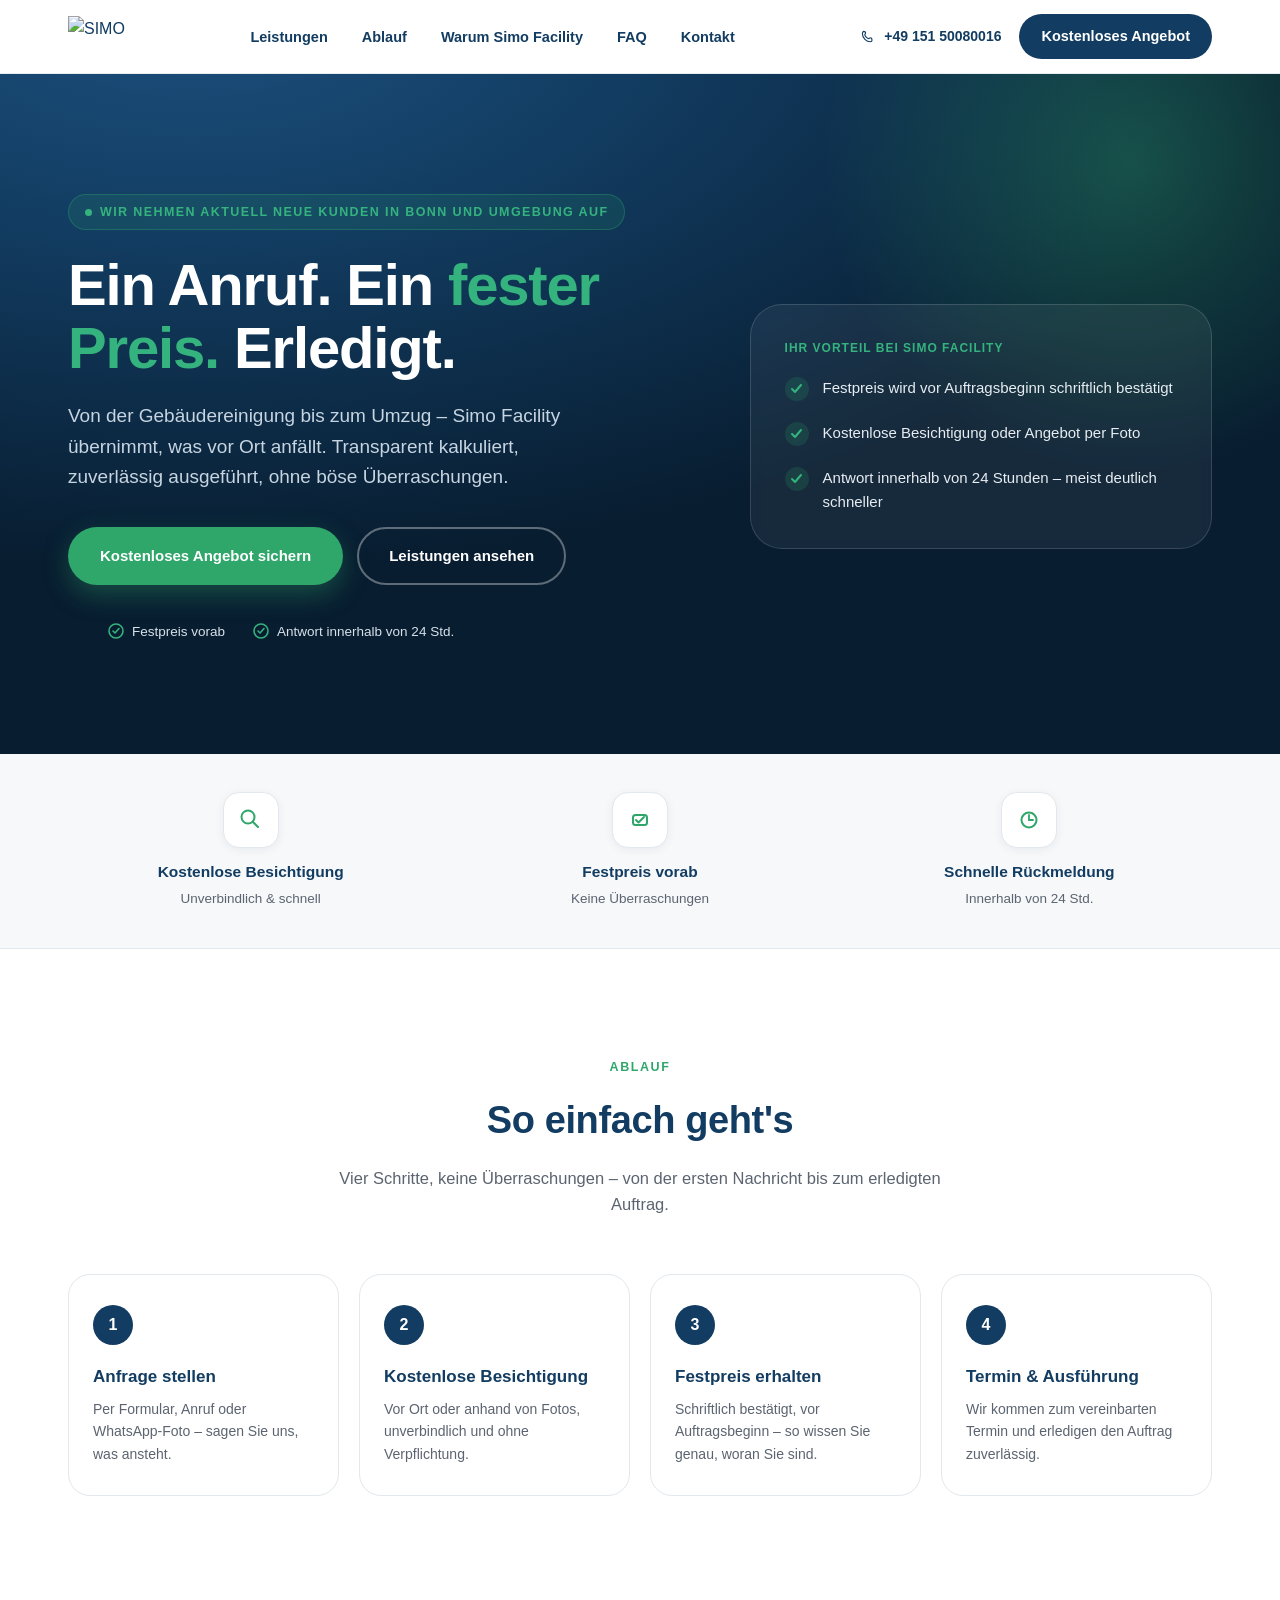
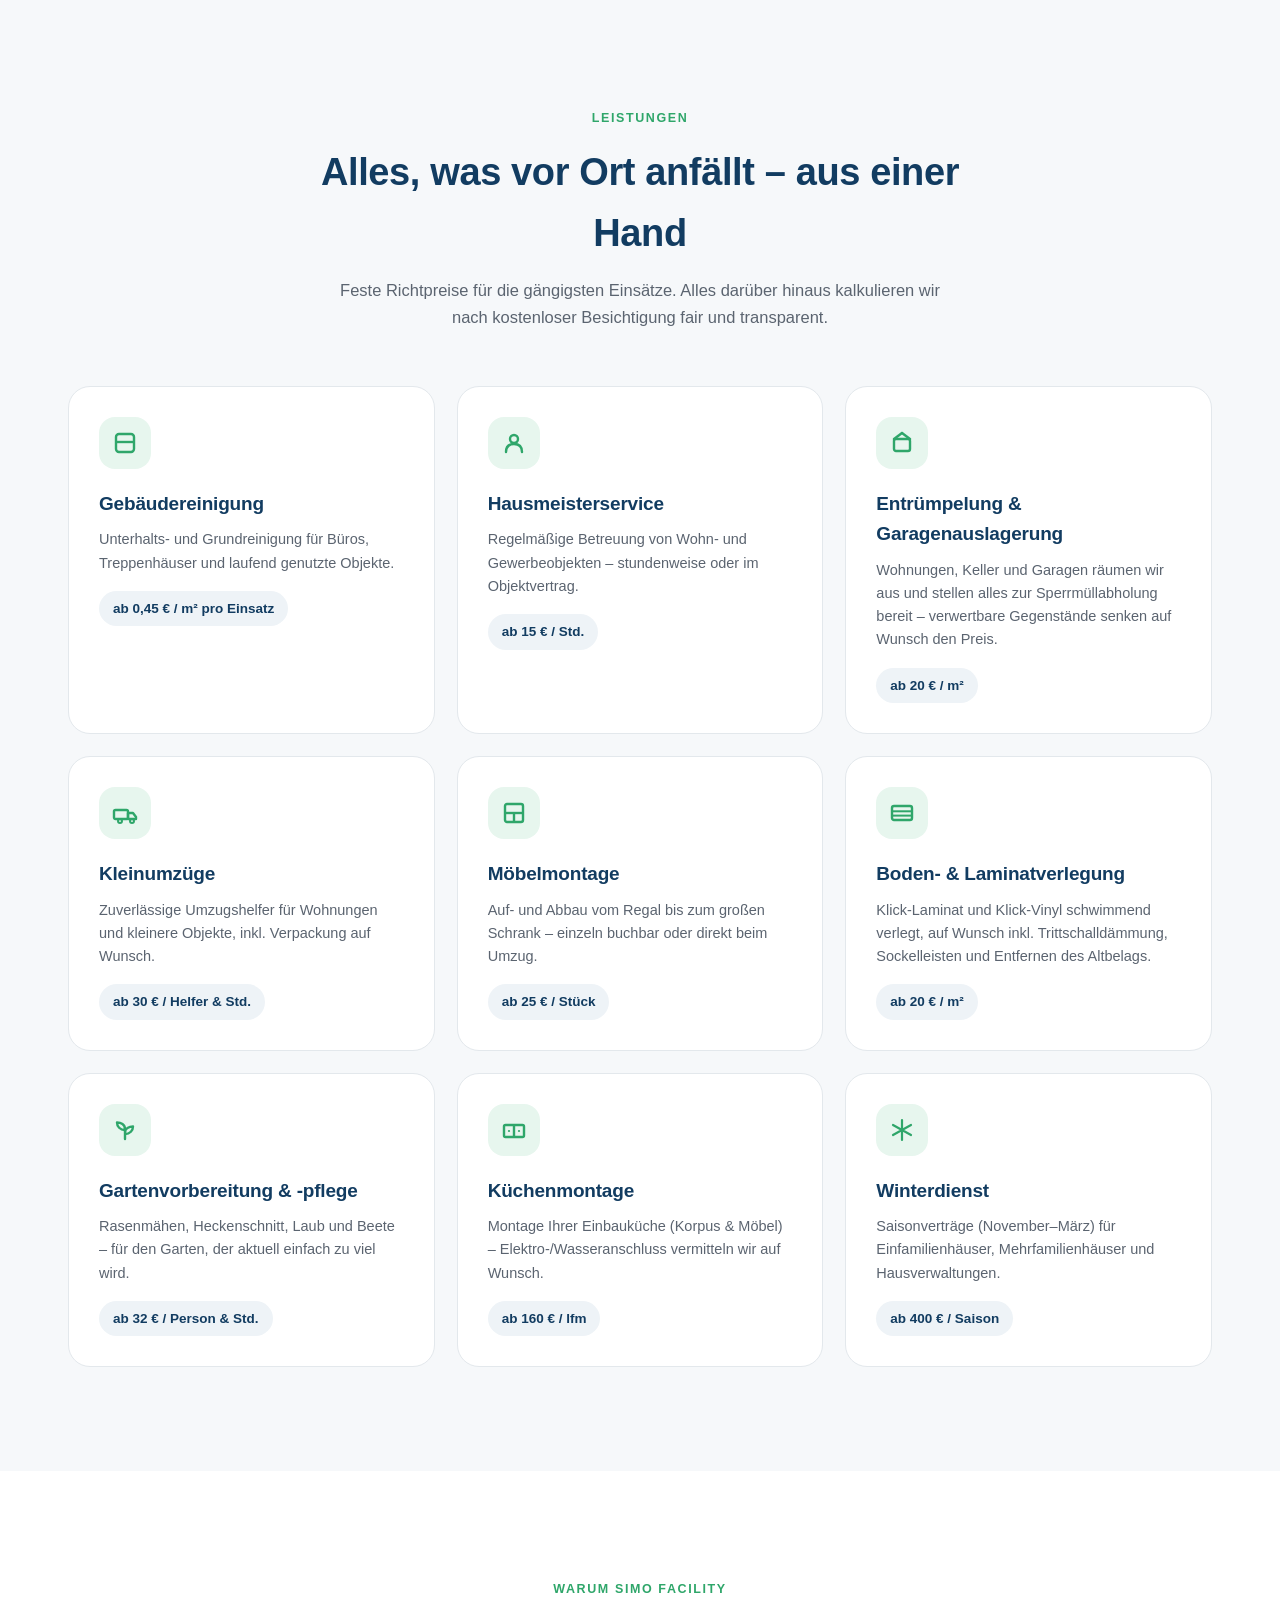
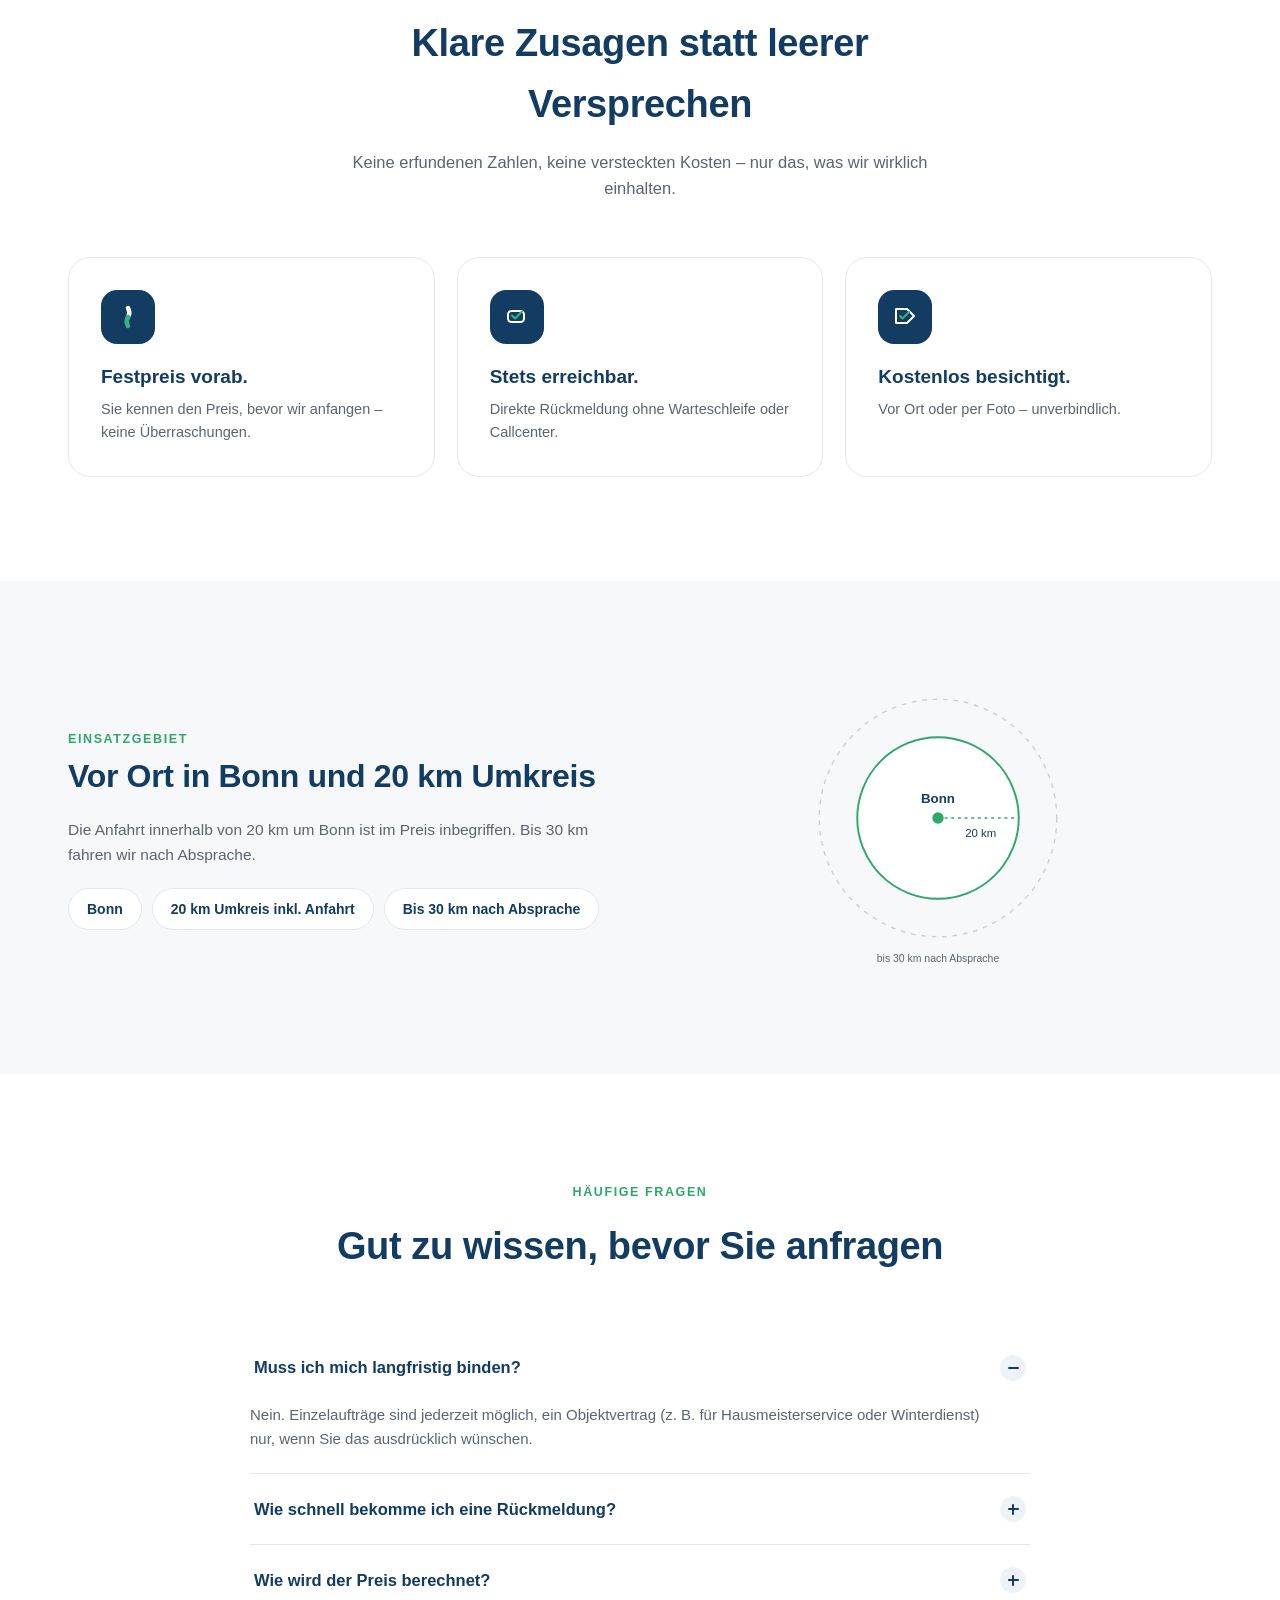
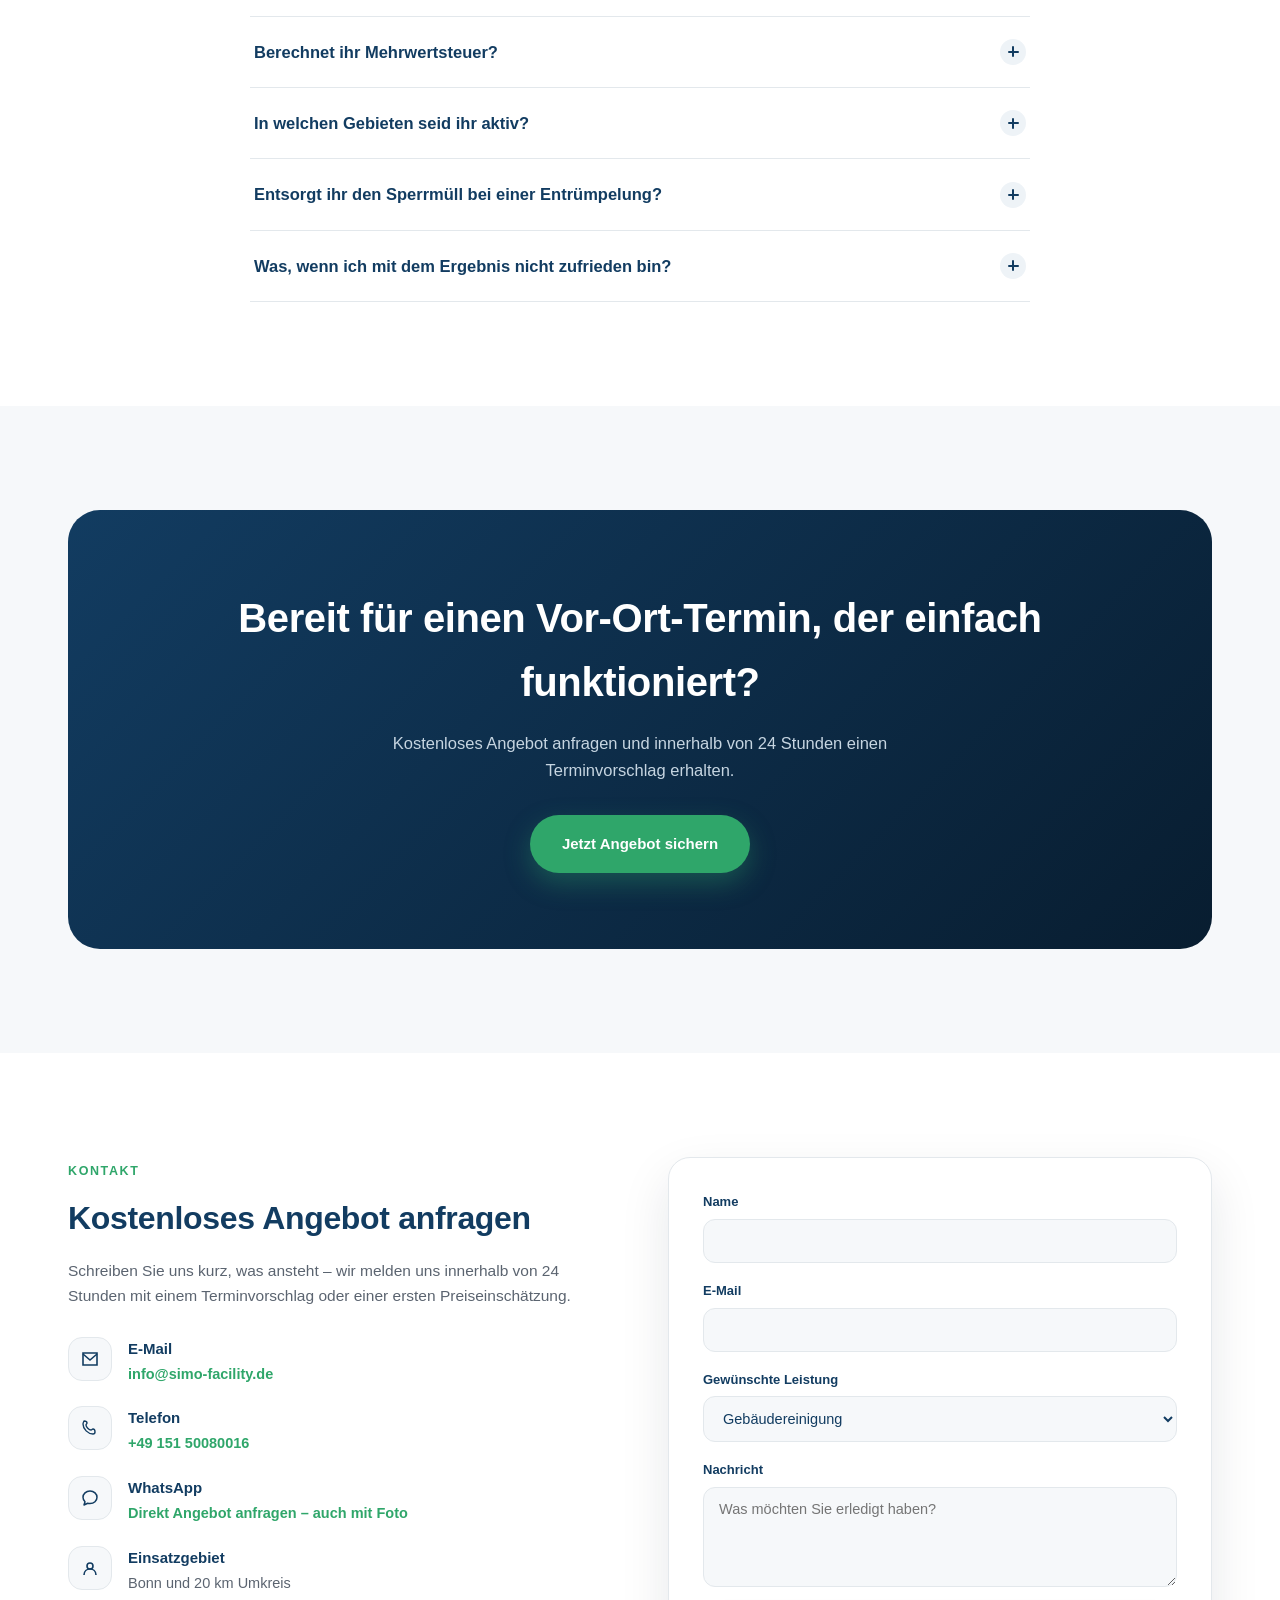
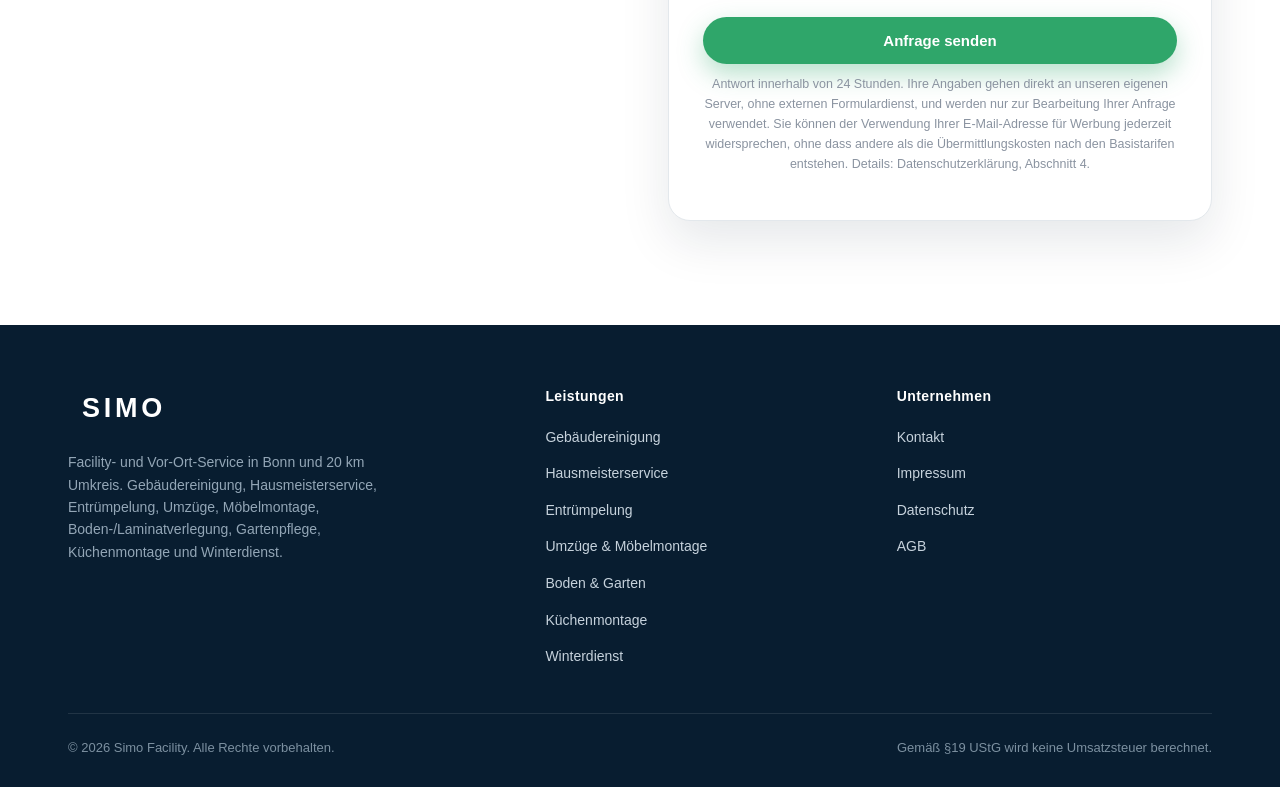
==== commit bad53ddc: "Website: Gebiet Bonn + 20 km (bis 30 km nach Absprache), Garten ab 32 € / Person & Std., Simo Facili" ====
--- a/index.html
+++ b/index.html
@@ -3,12 +3,12 @@
 <head>
 <meta charset="UTF-8">
 <meta name="viewport" content="width=device-width, initial-scale=1.0">
-<title>SIMO – Facility- &amp; Vor-Ort-Service in Bonn, Köln &amp; Rhein-Sieg</title>
-<meta name="description" content="SIMO übernimmt Gebäudereinigung, Hausmeisterservice, Entrümpelung, Umzüge, Möbelmontage, Boden-/Laminatverlegung, Gartenpflege, Küchenmontage und Winterdienst in Bonn, Köln und dem Rhein-Sieg-Kreis. Festpreis-Garantie, kostenlose Besichtigung, schnelle Terminvergabe.">
+<title>Simo Facility – Facility- &amp; Vor-Ort-Service in Bonn und Umgebung</title>
+<meta name="description" content="Simo Facility übernimmt Gebäudereinigung, Hausmeisterservice, Entrümpelung, Umzüge, Möbelmontage, Boden-/Laminatverlegung, Gartenpflege, Küchenmontage und Winterdienst in Bonn und 20 km Umkreis. Festpreis vorab, kostenlose Besichtigung, schnelle Terminvergabe.">
 <link rel="icon" type="image/svg+xml" href="assets/icon.svg">
 <link rel="preload" href="assets/fonts/poppins-latin-600-normal.woff2" as="font" type="font/woff2" crossorigin>
 <link rel="preload" href="assets/fonts/poppins-latin-700-normal.woff2" as="font" type="font/woff2" crossorigin>
-<link rel="stylesheet" href="styles.css">
+<link rel="stylesheet" href="styles.css?v=20261004">
 </head>
 <body>
 
@@ -18,7 +18,7 @@
     <ul class="nav-links">
       <li><a href="#leistungen">Leistungen</a></li>
       <li><a href="#ablauf">Ablauf</a></li>
-      <li><a href="#warum-simo">Warum SIMO</a></li>
+      <li><a href="#warum-simo">Warum Simo Facility</a></li>
       <li><a href="#faq">FAQ</a></li>
       <li><a href="#kontakt">Kontakt</a></li>
     </ul>
@@ -37,7 +37,7 @@
   <ul>
     <li><a href="#leistungen">Leistungen</a></li>
     <li><a href="#ablauf">Ablauf</a></li>
-    <li><a href="#warum-simo">Warum SIMO</a></li>
+    <li><a href="#warum-simo">Warum Simo Facility</a></li>
     <li><a href="#faq">FAQ</a></li>
     <li><a href="#kontakt">Kontakt</a></li>
   </ul>
@@ -47,9 +47,9 @@
 <section class="hero" id="top">
   <div class="container">
     <div>
-      <span class="eyebrow"><span class="pulse"></span> Wir nehmen aktuell neue Kunden in Bonn &amp; Köln auf</span>
+      <span class="eyebrow"><span class="pulse"></span> Wir nehmen aktuell neue Kunden in Bonn und Umgebung auf</span>
       <h1>Ein Anruf. Ein <span>fester Preis.</span> Erledigt.</h1>
-      <p class="lead">Von der Gebäudereinigung bis zum Umzug – SIMO übernimmt, was vor Ort anfällt. Transparent kalkuliert, zuverlässig ausgeführt, ohne böse Überraschungen.</p>
+      <p class="lead">Von der Gebäudereinigung bis zum Umzug – Simo Facility übernimmt, was vor Ort anfällt. Transparent kalkuliert, zuverlässig ausgeführt, ohne böse Überraschungen.</p>
       <div class="hero-ctas">
         <a href="#kontakt" class="btn btn-primary">Kostenloses Angebot sichern</a>
         <a href="#leistungen" class="btn btn-outline">Leistungen ansehen</a>
@@ -60,7 +60,7 @@
       </ul>
     </div>
     <div class="hero-visual">
-      <div class="card-label">Ihr Vorteil bei SIMO</div>
+      <div class="card-label">Ihr Vorteil bei Simo Facility</div>
       <ul>
         <li><span class="check"><svg width="13" height="13" viewBox="0 0 13 13"><path d="M2,7 L5,10 L11,3" fill="none" stroke="#35B37E" stroke-width="2" stroke-linecap="round" stroke-linejoin="round"/></svg></span> Festpreis wird vor Auftragsbeginn schriftlich bestätigt</li>
         <li><span class="check"><svg width="13" height="13" viewBox="0 0 13 13"><path d="M2,7 L5,10 L11,3" fill="none" stroke="#35B37E" stroke-width="2" stroke-linecap="round" stroke-linejoin="round"/></svg></span> Kostenlose Besichtigung oder Angebot per Foto</li>
@@ -177,7 +177,7 @@
         <div class="icon"><svg width="26" height="26" viewBox="0 0 26 26"><path d="M13,22 V12" stroke="#2FA66A" stroke-width="2.4" stroke-linecap="round"/><path d="M13,12 C13,7.5 9,5.5 5,5.5 C5,9.5 8,13 13,13" fill="none" stroke="#2FA66A" stroke-width="2.4" stroke-linejoin="round"/><path d="M13,15 C13,11.5 17,9.5 21,9.5 C21,13.5 18,17 13,17" fill="none" stroke="#2FA66A" stroke-width="2.4" stroke-linejoin="round"/></svg></div>
         <h3>Gartenvorbereitung &amp; -pflege</h3>
         <p>Rasenmähen, Heckenschnitt, Laub und Beete – für den Garten, der aktuell einfach zu viel wird.</p>
-        <div class="price">ab 32 € / Std.</div>
+        <div class="price">ab 32 € / Person &amp; Std.</div>
       </div>
 
       <div class="service-card">
@@ -201,7 +201,7 @@
 <section id="warum-simo">
   <div class="container">
     <div class="section-head reveal">
-      <span class="kicker">Warum SIMO</span>
+      <span class="kicker">Warum Simo Facility</span>
       <h2>Klare Zusagen statt leerer Versprechen</h2>
       <p>Keine erfundenen Zahlen, keine versteckten Kosten – nur das, was wir wirklich einhalten.</p>
     </div>
@@ -229,25 +229,23 @@
   <div class="container">
     <div class="reveal">
       <span class="kicker">Einsatzgebiet</span>
-      <h2>Vor Ort in Bonn, Köln &amp; dem Rhein-Sieg-Kreis</h2>
-      <p>Die Anfahrt innerhalb dieses Gebiets ist im Preis inbegriffen, weitere Einsatzorte sind nach Absprache möglich.</p>
+      <h2>Vor Ort in Bonn und 20 km Umkreis</h2>
+      <p>Die Anfahrt innerhalb von 20 km um Bonn ist im Preis inbegriffen. Bis 30 km fahren wir nach Absprache.</p>
       <div class="area-tags">
         <span>Bonn</span>
-        <span>Köln</span>
-        <span>Rhein-Sieg-Kreis</span>
-        <span>Umgebung auf Anfrage</span>
+        <span>20 km Umkreis inkl. Anfahrt</span>
+        <span>Bis 30 km nach Absprache</span>
       </div>
     </div>
     <div class="area-visual reveal">
       <svg viewBox="0 0 400 300" xmlns="http://www.w3.org/2000/svg">
-        <circle cx="200" cy="150" r="120" fill="#FFFFFF" stroke="#E3E8EC" stroke-width="2"/>
-        <circle cx="200" cy="150" r="6" fill="#2FA66A"/>
-        <circle cx="150" cy="100" r="5" fill="#123C61"/>
-        <circle cx="260" cy="190" r="5" fill="#123C61"/>
-        <circle cx="140" cy="200" r="5" fill="#123C61"/>
-        <text x="200" y="130" font-family="Poppins, Arial" font-size="14" font-weight="700" fill="#123C61" text-anchor="middle">Bonn</text>
-        <text x="150" y="88" font-family="Poppins, Arial" font-size="12" fill="#5B6470" text-anchor="middle">Köln</text>
-        <text x="260" y="205" font-family="Poppins, Arial" font-size="12" fill="#5B6470" text-anchor="middle">Rhein-Sieg</text>
+        <circle cx="200" cy="140" r="125" fill="none" stroke="#C9D2DA" stroke-width="1.5" stroke-dasharray="5 6"/>
+        <circle cx="200" cy="140" r="85" fill="#FFFFFF" stroke="#2FA66A" stroke-width="2"/>
+        <line x1="200" y1="140" x2="285" y2="140" stroke="#2FA66A" stroke-width="1.5" stroke-dasharray="3 4"/>
+        <circle cx="200" cy="140" r="6" fill="#2FA66A"/>
+        <text x="200" y="124" font-family="Poppins, Arial" font-size="14" font-weight="700" fill="#123C61" text-anchor="middle">Bonn</text>
+        <text x="245" y="160" font-family="Poppins, Arial" font-size="12" fill="#123C61" text-anchor="middle">20 km</text>
+        <text x="200" y="292" font-family="Poppins, Arial" font-size="11" fill="#5B6470" text-anchor="middle">bis 30 km nach Absprache</text>
       </svg>
     </div>
   </div>
@@ -278,7 +276,7 @@
       </details>
       <details class="faq-item">
         <summary>In welchen Gebieten seid ihr aktiv?<span class="plus"></span></summary>
-        <p>Bonn, Köln und der Rhein-Sieg-Kreis. Weitere Orte sind nach Absprache möglich.</p>
+        <p>In Bonn und 20 km Umkreis, die Anfahrt ist dort im Preis inbegriffen. Bis 30 km fahren wir nach Absprache.</p>
       </details>
       <details class="faq-item">
         <summary>Entsorgt ihr den Sperrmüll bei einer Entrümpelung?<span class="plus"></span></summary>
@@ -321,11 +319,11 @@
       </div>
       <div class="contact-detail">
         <div class="icon-wrap"><svg width="20" height="20" viewBox="0 0 20 20"><path d="M10,3 c4,0 7,2.8 7,6.3 c0,3.5 -3,6.3 -7,6.3 c-0.8,0 -1.6,-0.1 -2.3,-0.3 L4,17 l1,-3.2 c-1.2,-1.1 -2,-2.7 -2,-4.5 C3,5.8 6,3 10,3 z" fill="none" stroke="#123C61" stroke-width="1.5" stroke-linejoin="round"/></svg></div>
-        <div><strong>WhatsApp</strong><span><a href="https://wa.me/4915150080016?text=Hallo%20SIMO%2C%20ich%20interessiere%20mich%20f%C3%BCr%20ein%20kostenloses%20Angebot." target="_blank" rel="noopener">Direkt Angebot anfragen – auch mit Foto</a></span></div>
+        <div><strong>WhatsApp</strong><span><a href="https://wa.me/4915150080016?text=Hallo%20Simo%20Facility%2C%20ich%20interessiere%20mich%20f%C3%BCr%20ein%20kostenloses%20Angebot." target="_blank" rel="noopener">Direkt Angebot anfragen – auch mit Foto</a></span></div>
       </div>
       <div class="contact-detail">
         <div class="icon-wrap"><svg width="20" height="20" viewBox="0 0 20 20"><circle cx="10" cy="8" r="3" fill="none" stroke="#123C61" stroke-width="1.6"/><path d="M4,17 c0,-4 3,-6 6,-6 c3,0 6,2 6,6" fill="none" stroke="#123C61" stroke-width="1.6"/></svg></div>
-        <div><strong>Einsatzgebiet</strong><span>Bonn, Köln, Rhein-Sieg-Kreis</span></div>
+        <div><strong>Einsatzgebiet</strong><span>Bonn und 20 km Umkreis</span></div>
       </div>
     </div>
 
@@ -375,7 +373,7 @@
           <img src="assets/logo_mark_white.svg" alt="" class="footer-logo">
           <span class="footer-wordmark">SIMO</span>
         </div>
-        <p>Facility- und Vor-Ort-Service in Bonn, Köln und dem Rhein-Sieg-Kreis. Gebäudereinigung, Hausmeisterservice, Entrümpelung, Umzüge, Möbelmontage, Boden-/Laminatverlegung, Gartenpflege, Küchenmontage und Winterdienst.</p>
+        <p>Facility- und Vor-Ort-Service in Bonn und 20 km Umkreis. Gebäudereinigung, Hausmeisterservice, Entrümpelung, Umzüge, Möbelmontage, Boden-/Laminatverlegung, Gartenpflege, Küchenmontage und Winterdienst.</p>
       </div>
       <div>
         <h5>Leistungen</h5>
@@ -400,7 +398,7 @@
       </div>
     </div>
     <div class="footer-bottom">
-      <span>&copy; 2026 SIMO. Alle Rechte vorbehalten.</span>
+      <span>&copy; 2026 Simo Facility. Alle Rechte vorbehalten.</span>
       <span>Gemäß §19 UStG wird keine Umsatzsteuer berechnet.</span>
     </div>
   </div>
@@ -408,7 +406,7 @@
 
 <div class="mobile-cta-bar">
   <a href="tel:+4915150080016" class="btn btn-dark">Jetzt anrufen</a>
-  <a href="https://wa.me/4915150080016?text=Hallo%20SIMO%2C%20ich%20interessiere%20mich%20f%C3%BCr%20ein%20kostenloses%20Angebot." target="_blank" rel="noopener" class="btn btn-primary">WhatsApp</a>
+  <a href="https://wa.me/4915150080016?text=Hallo%20Simo%20Facility%2C%20ich%20interessiere%20mich%20f%C3%BCr%20ein%20kostenloses%20Angebot." target="_blank" rel="noopener" class="btn btn-primary">WhatsApp</a>
 </div>
 
 <script src="script.js"></script>
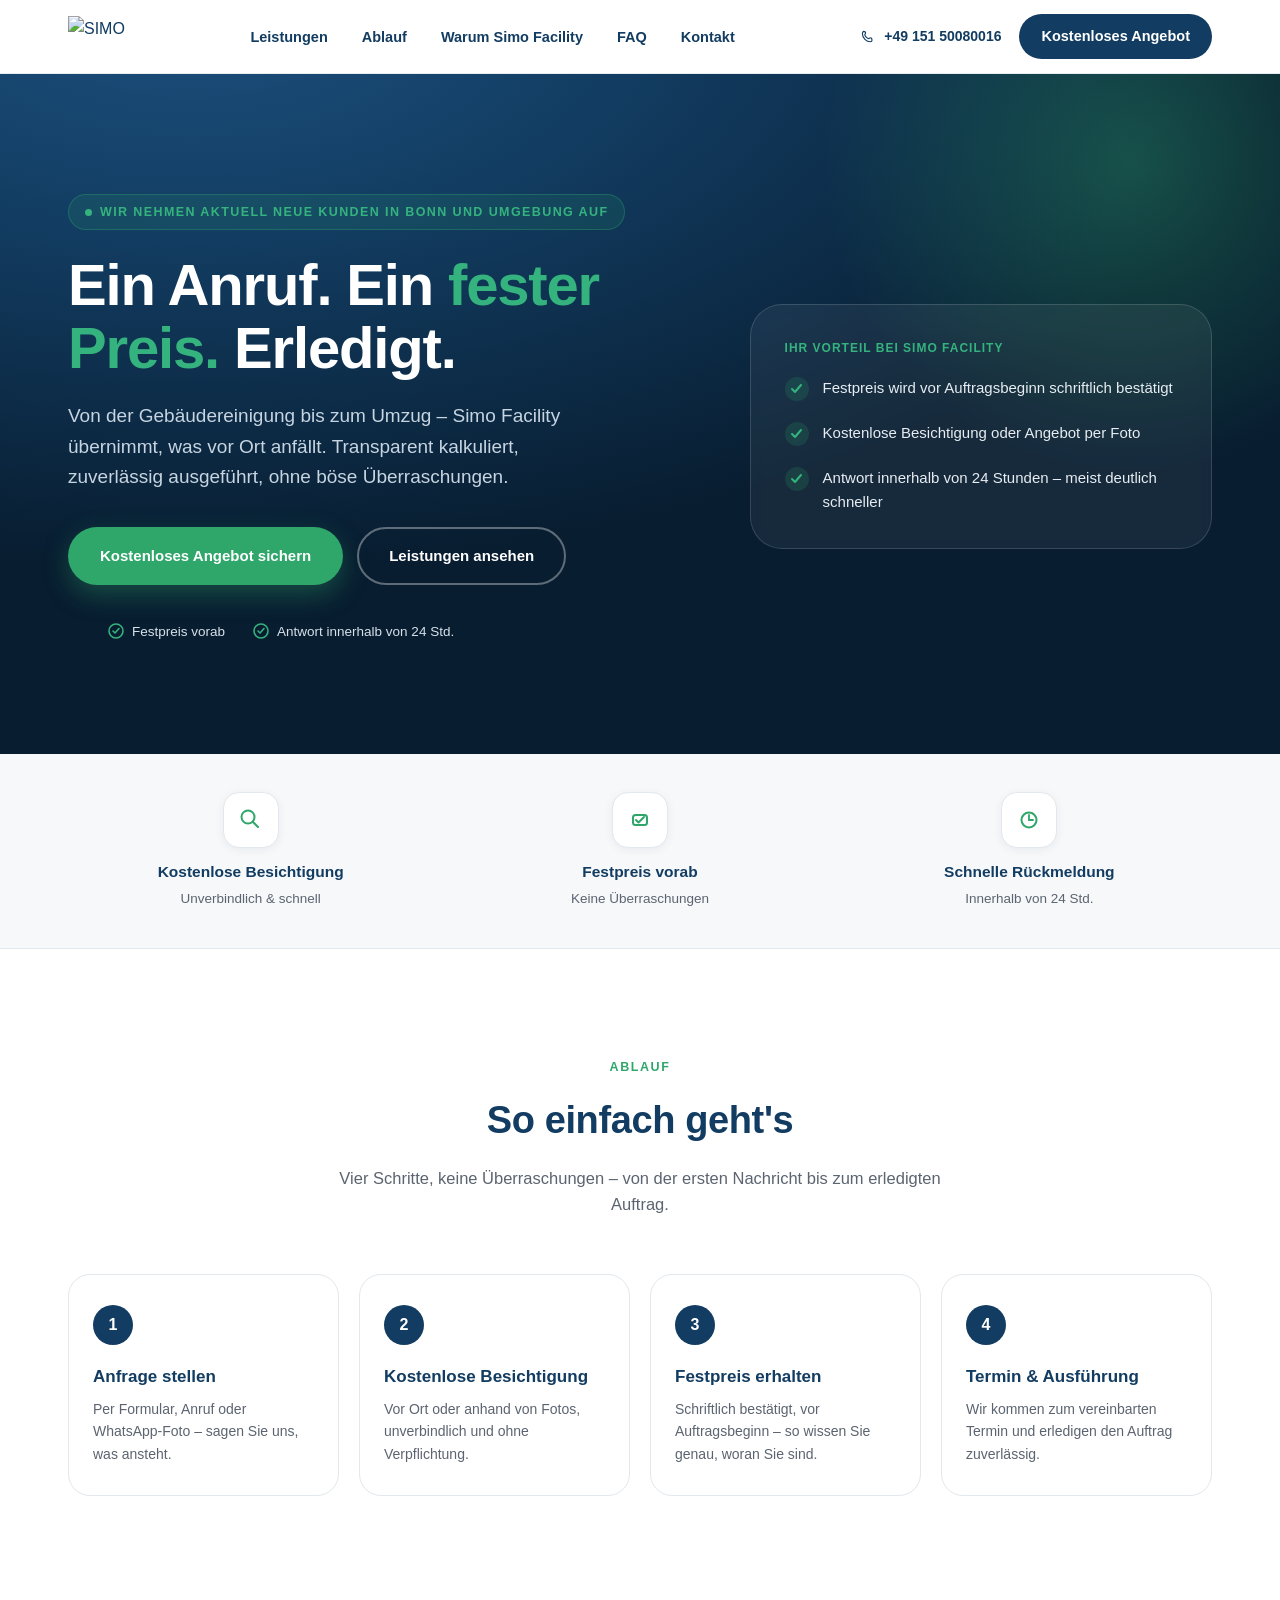
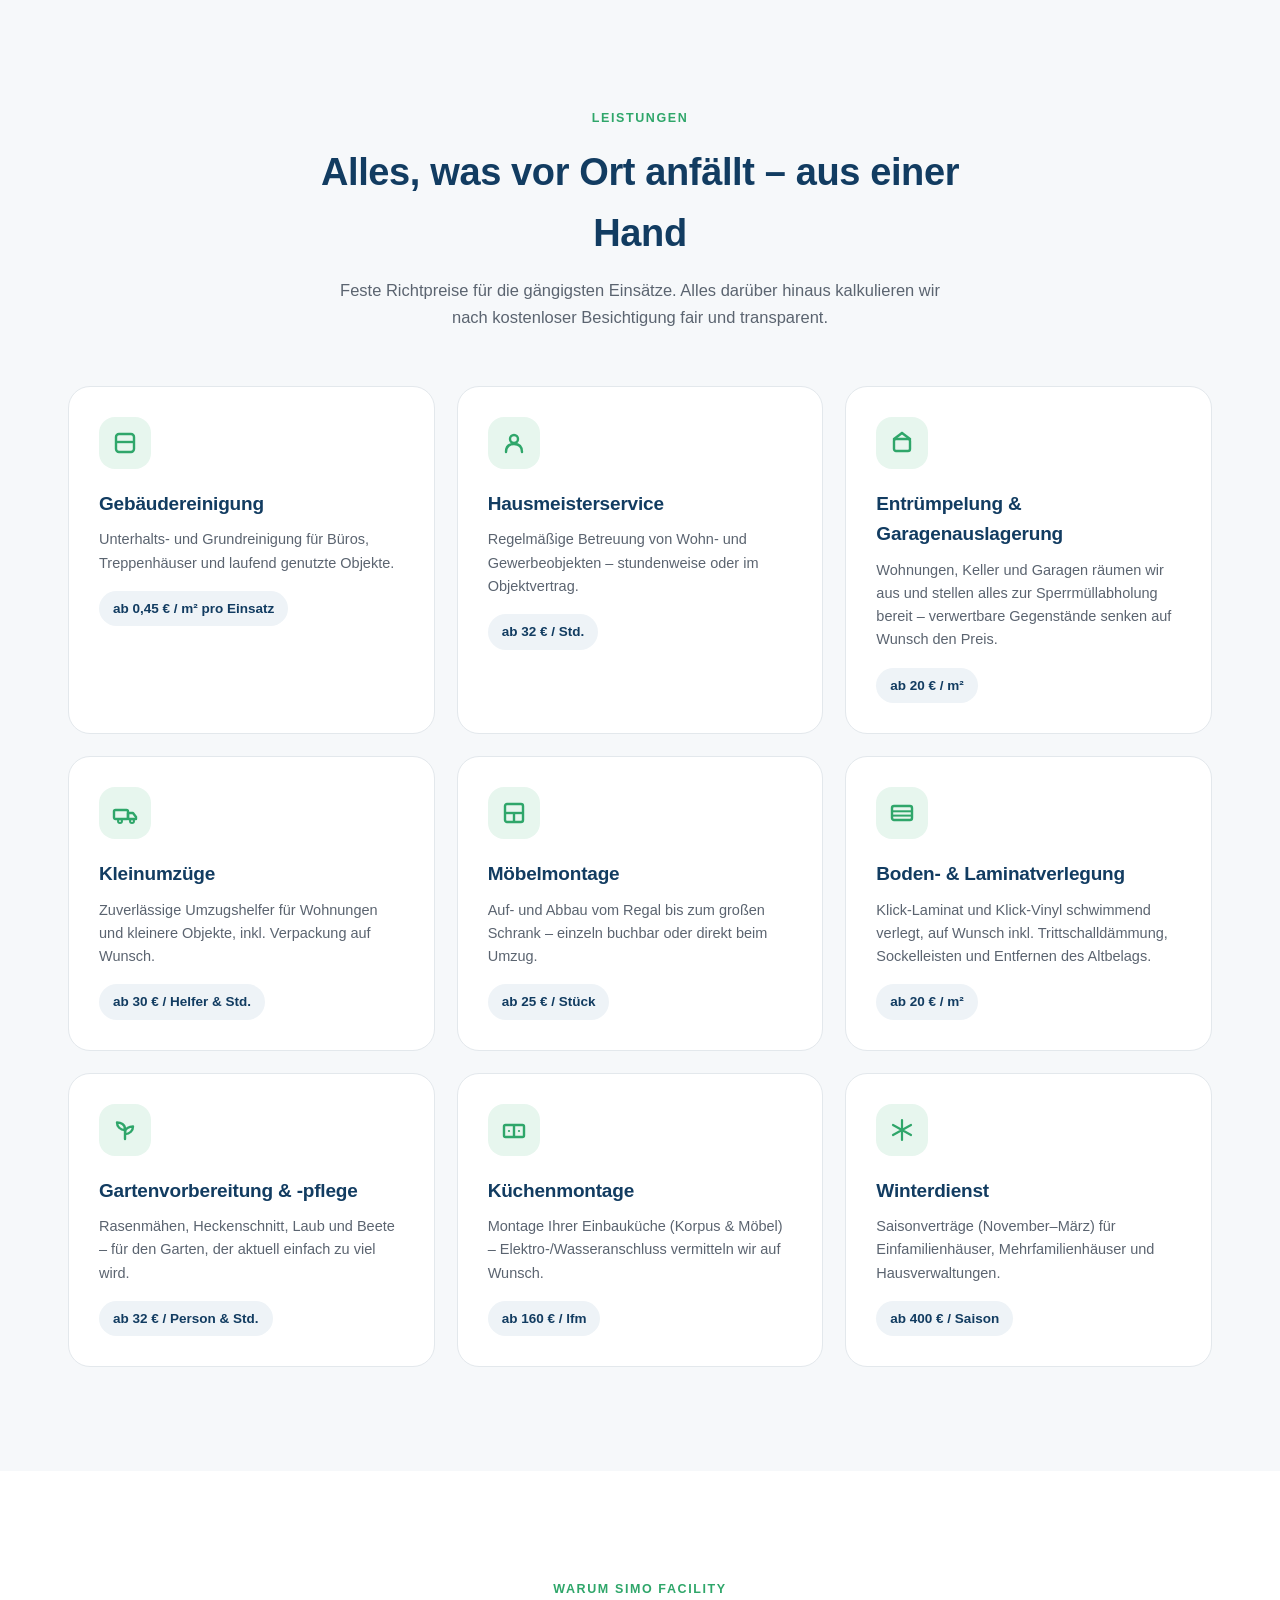
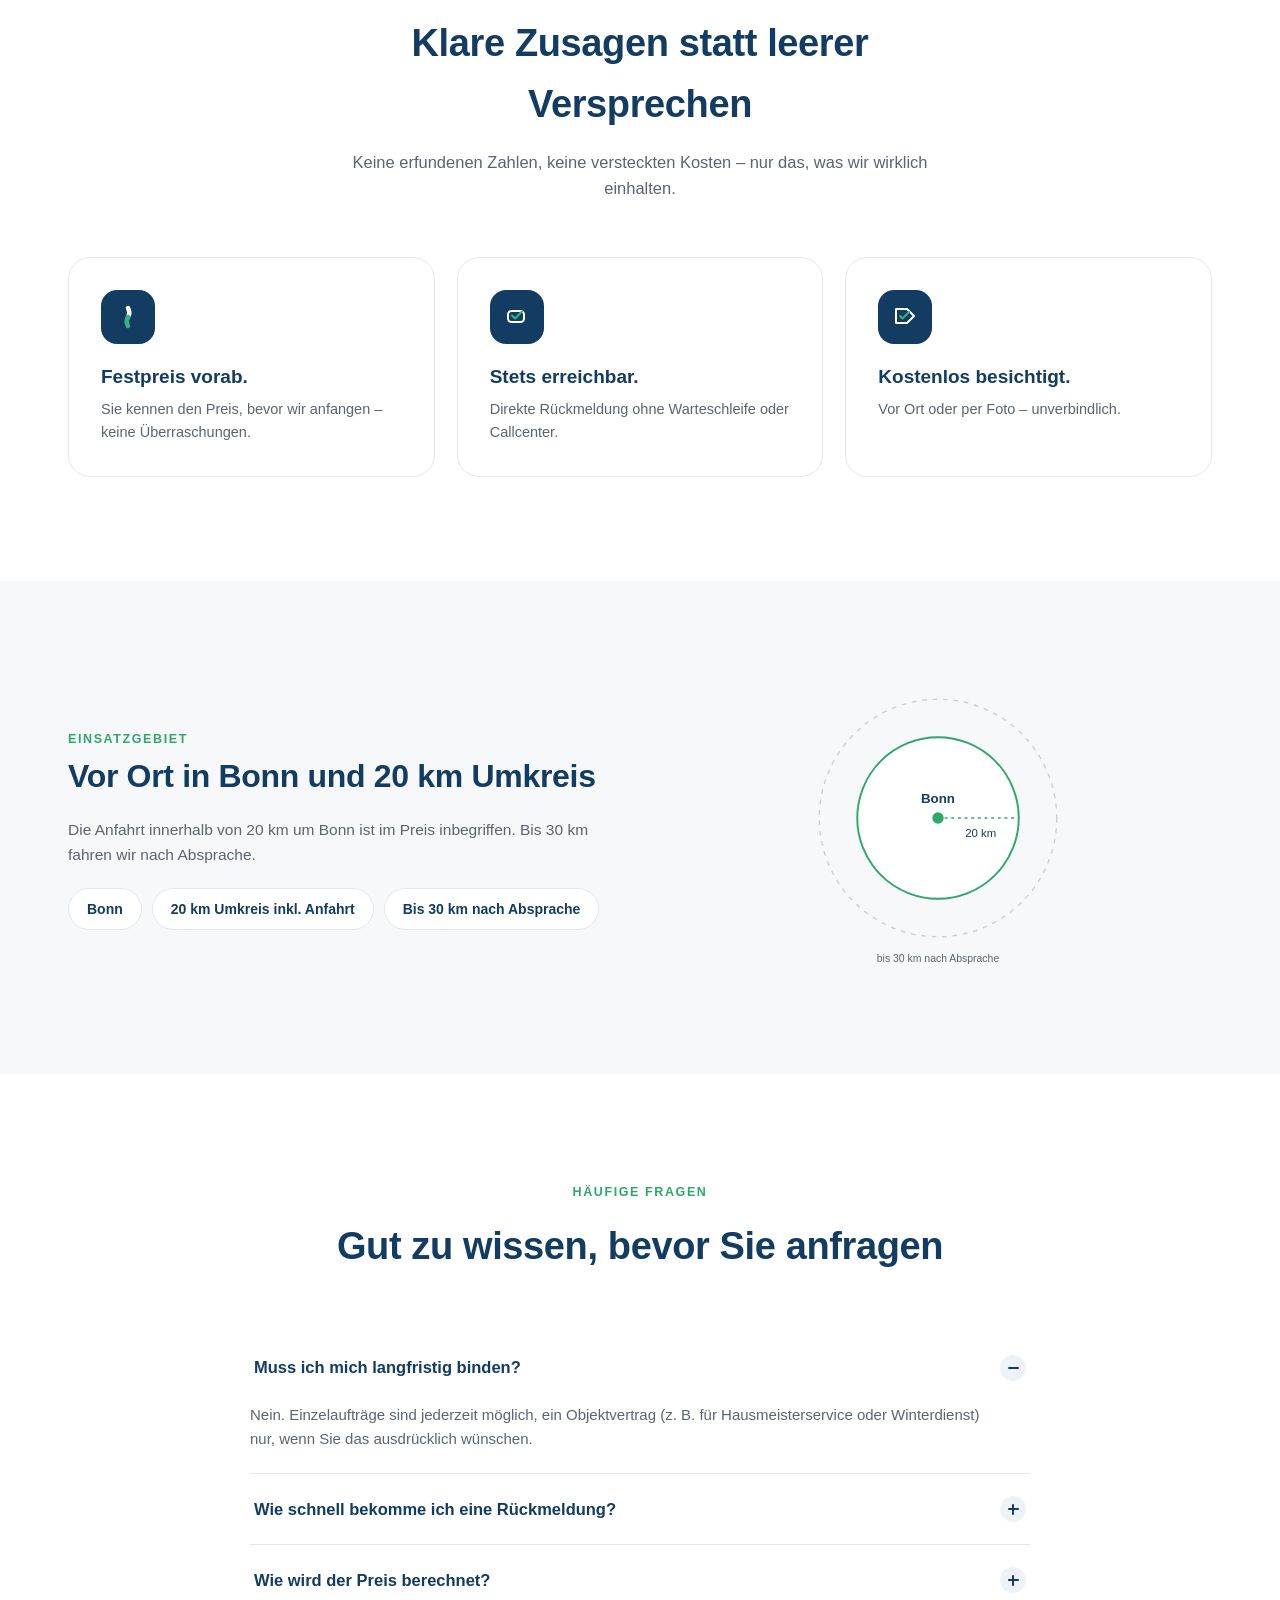
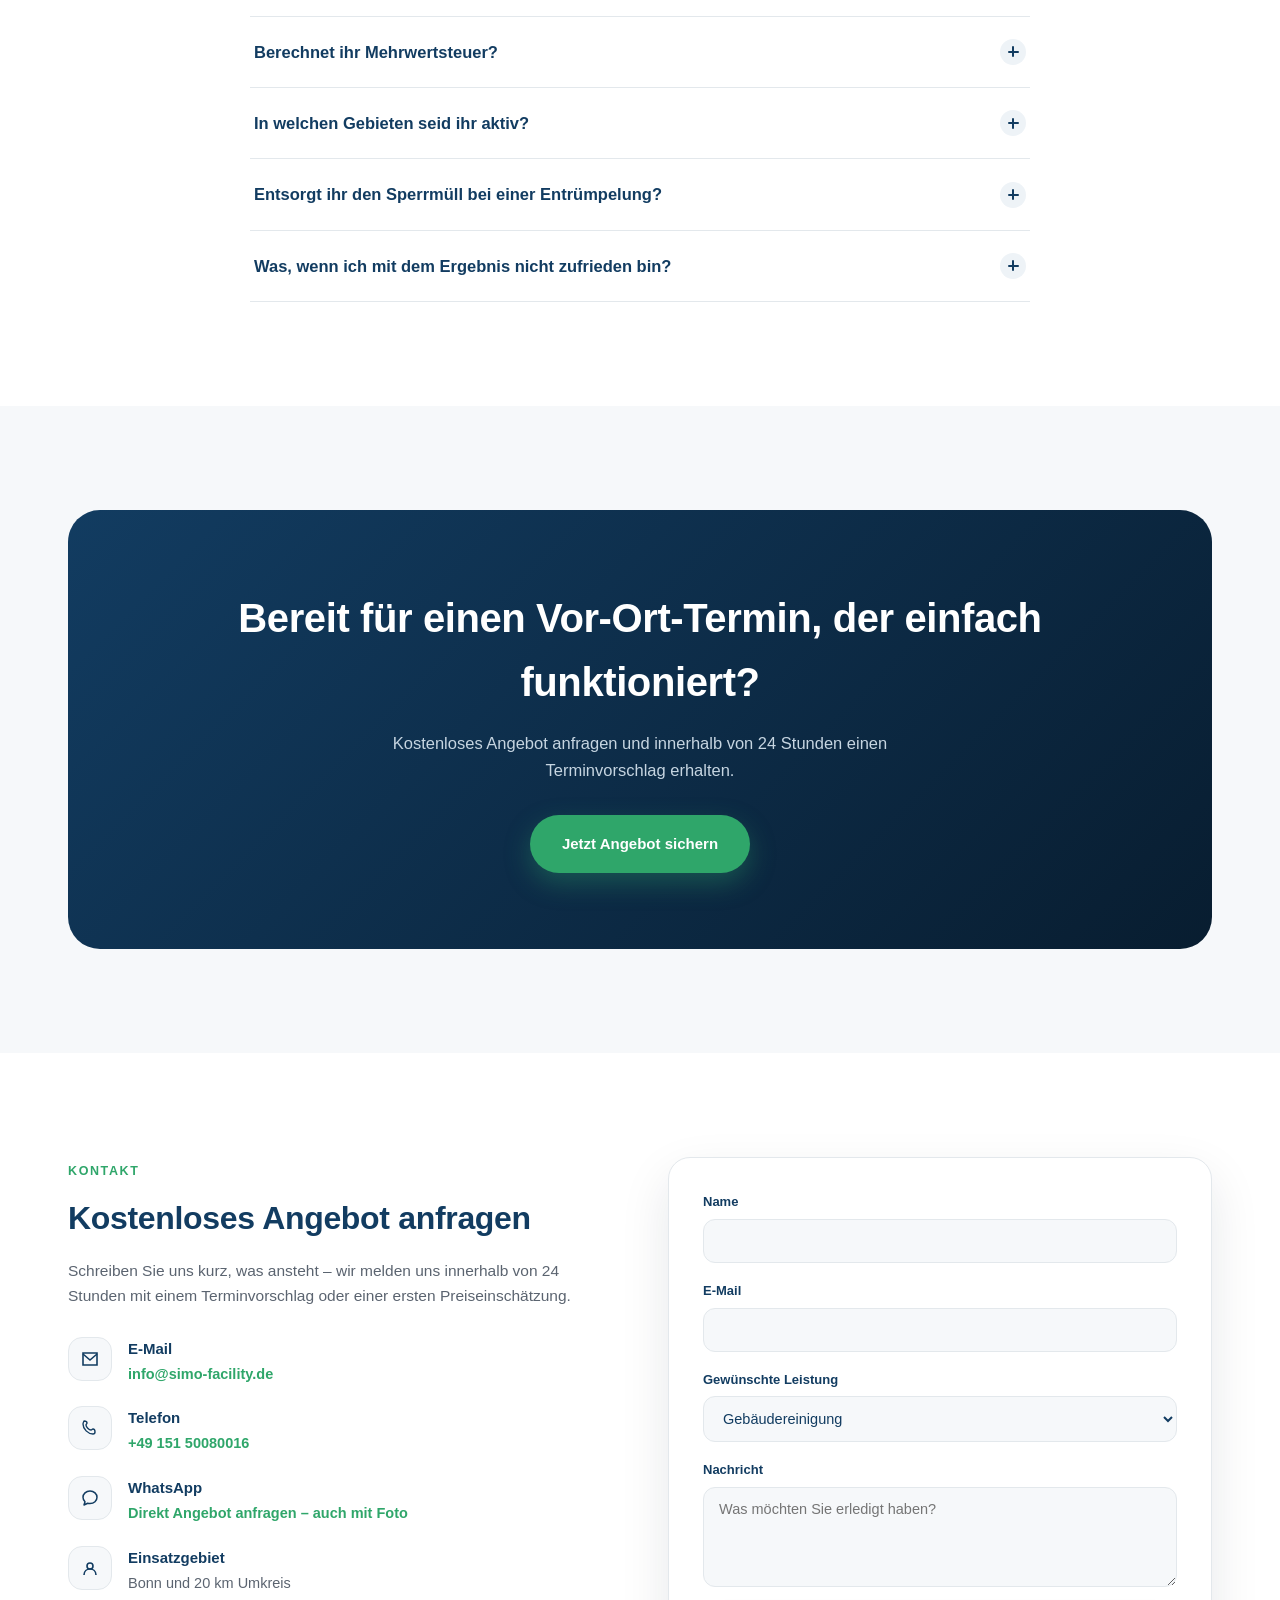
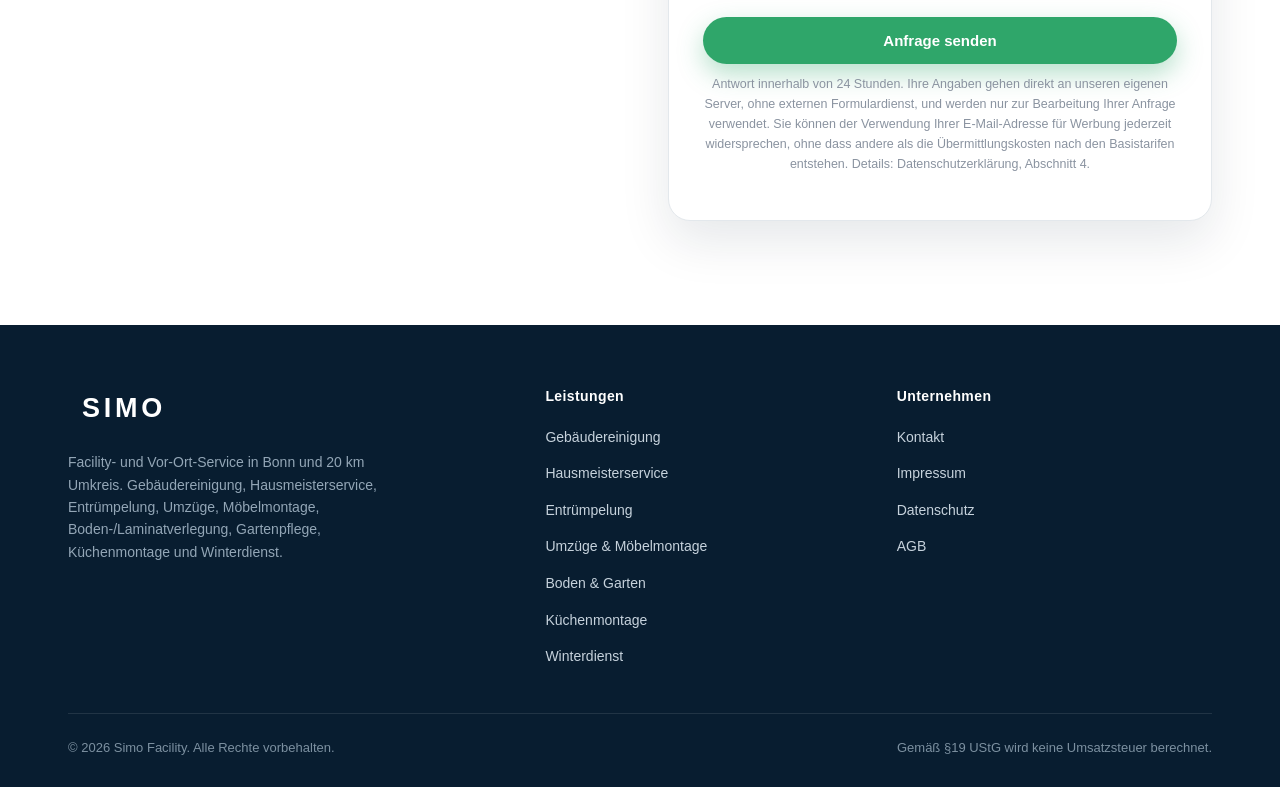
==== commit 120ff1e5: "Hausmeister ab 32 EUR/Std., Datenschutzerklaerung: KI-Anbieter, Mails ohne Zuordnung 30 Tage" ====
--- a/index.html
+++ b/index.html
@@ -142,7 +142,7 @@
         <div class="icon"><svg width="26" height="26" viewBox="0 0 26 26"><circle cx="13" cy="9" r="4" fill="none" stroke="#2FA66A" stroke-width="2.4"/><path d="M5,22 C5,16 9,14 13,14 C17,14 21,16 21,22" fill="none" stroke="#2FA66A" stroke-width="2.4" stroke-linecap="round"/></svg></div>
         <h3>Hausmeisterservice</h3>
         <p>Regelmäßige Betreuung von Wohn- und Gewerbeobjekten – stundenweise oder im Objektvertrag.</p>
-        <div class="price">ab 15 € / Std.</div>
+        <div class="price">ab 32 € / Std.</div>
       </div>
 
       <div class="service-card">
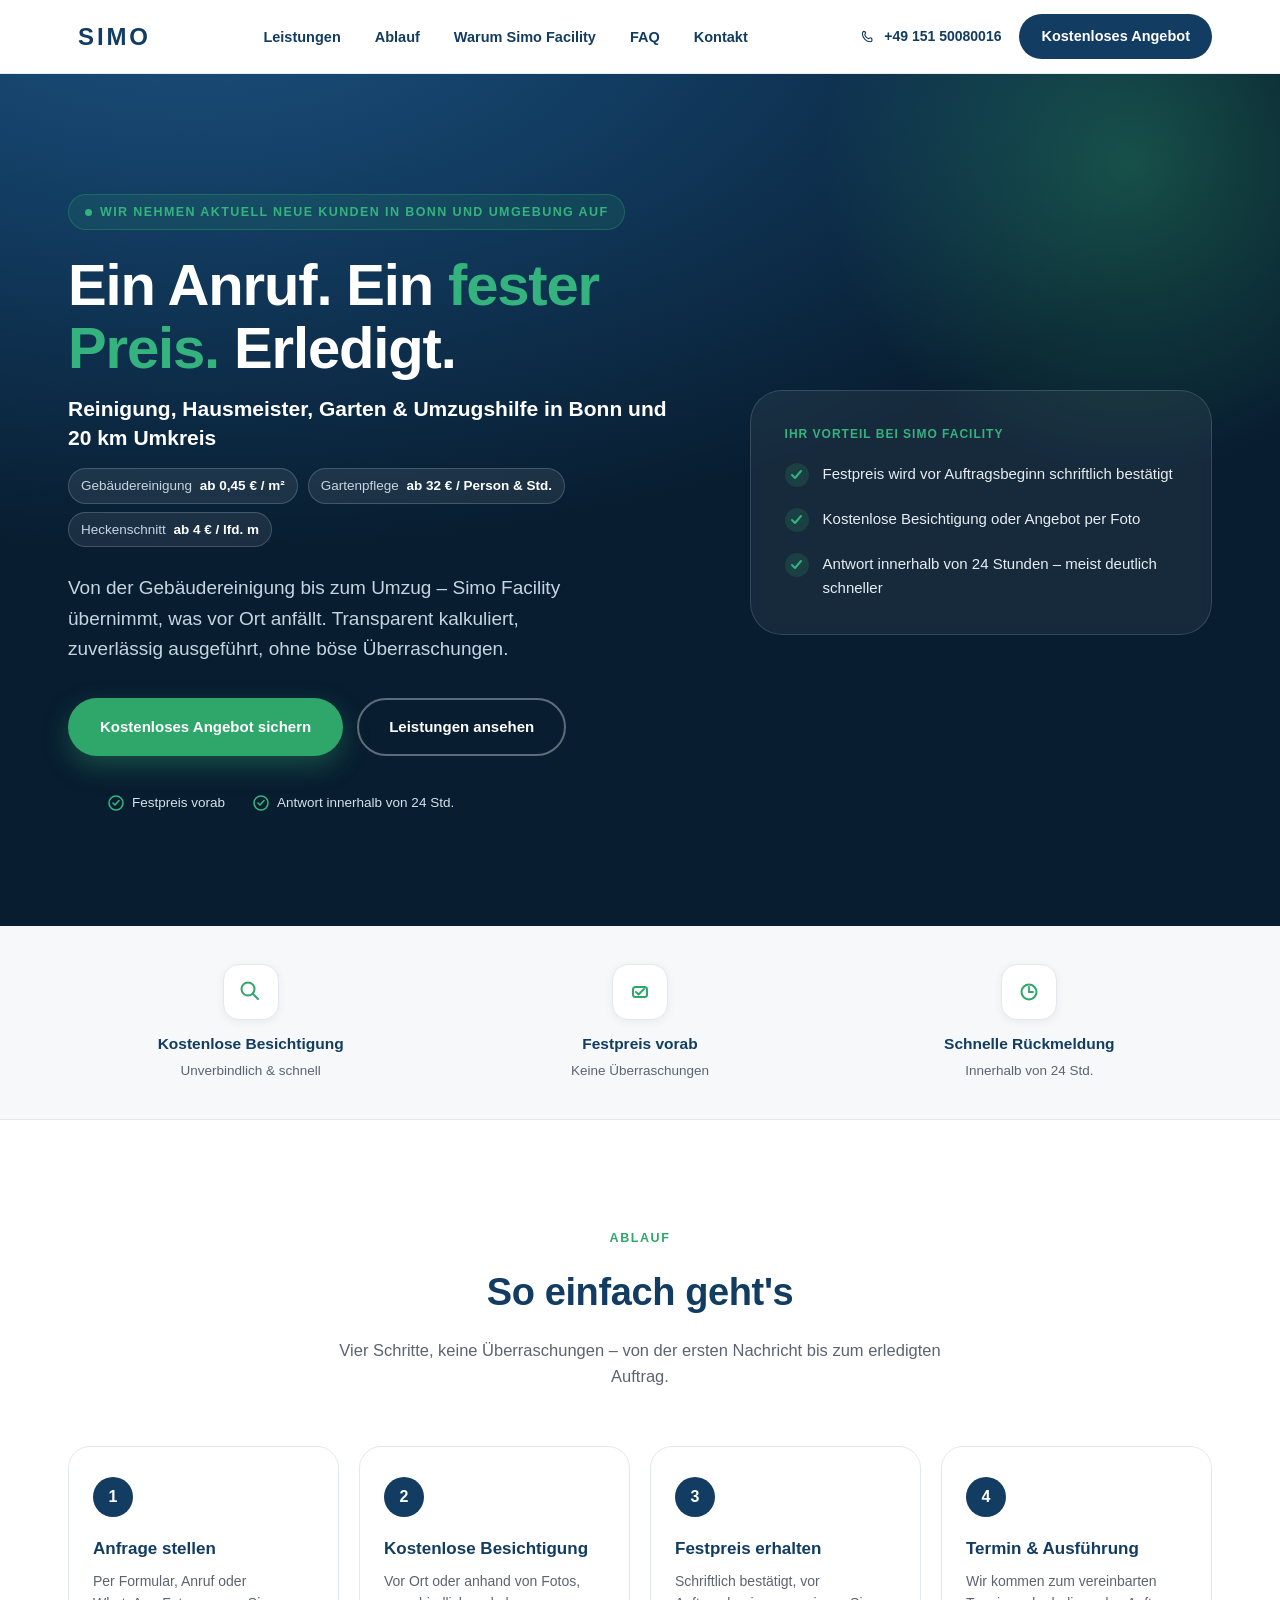
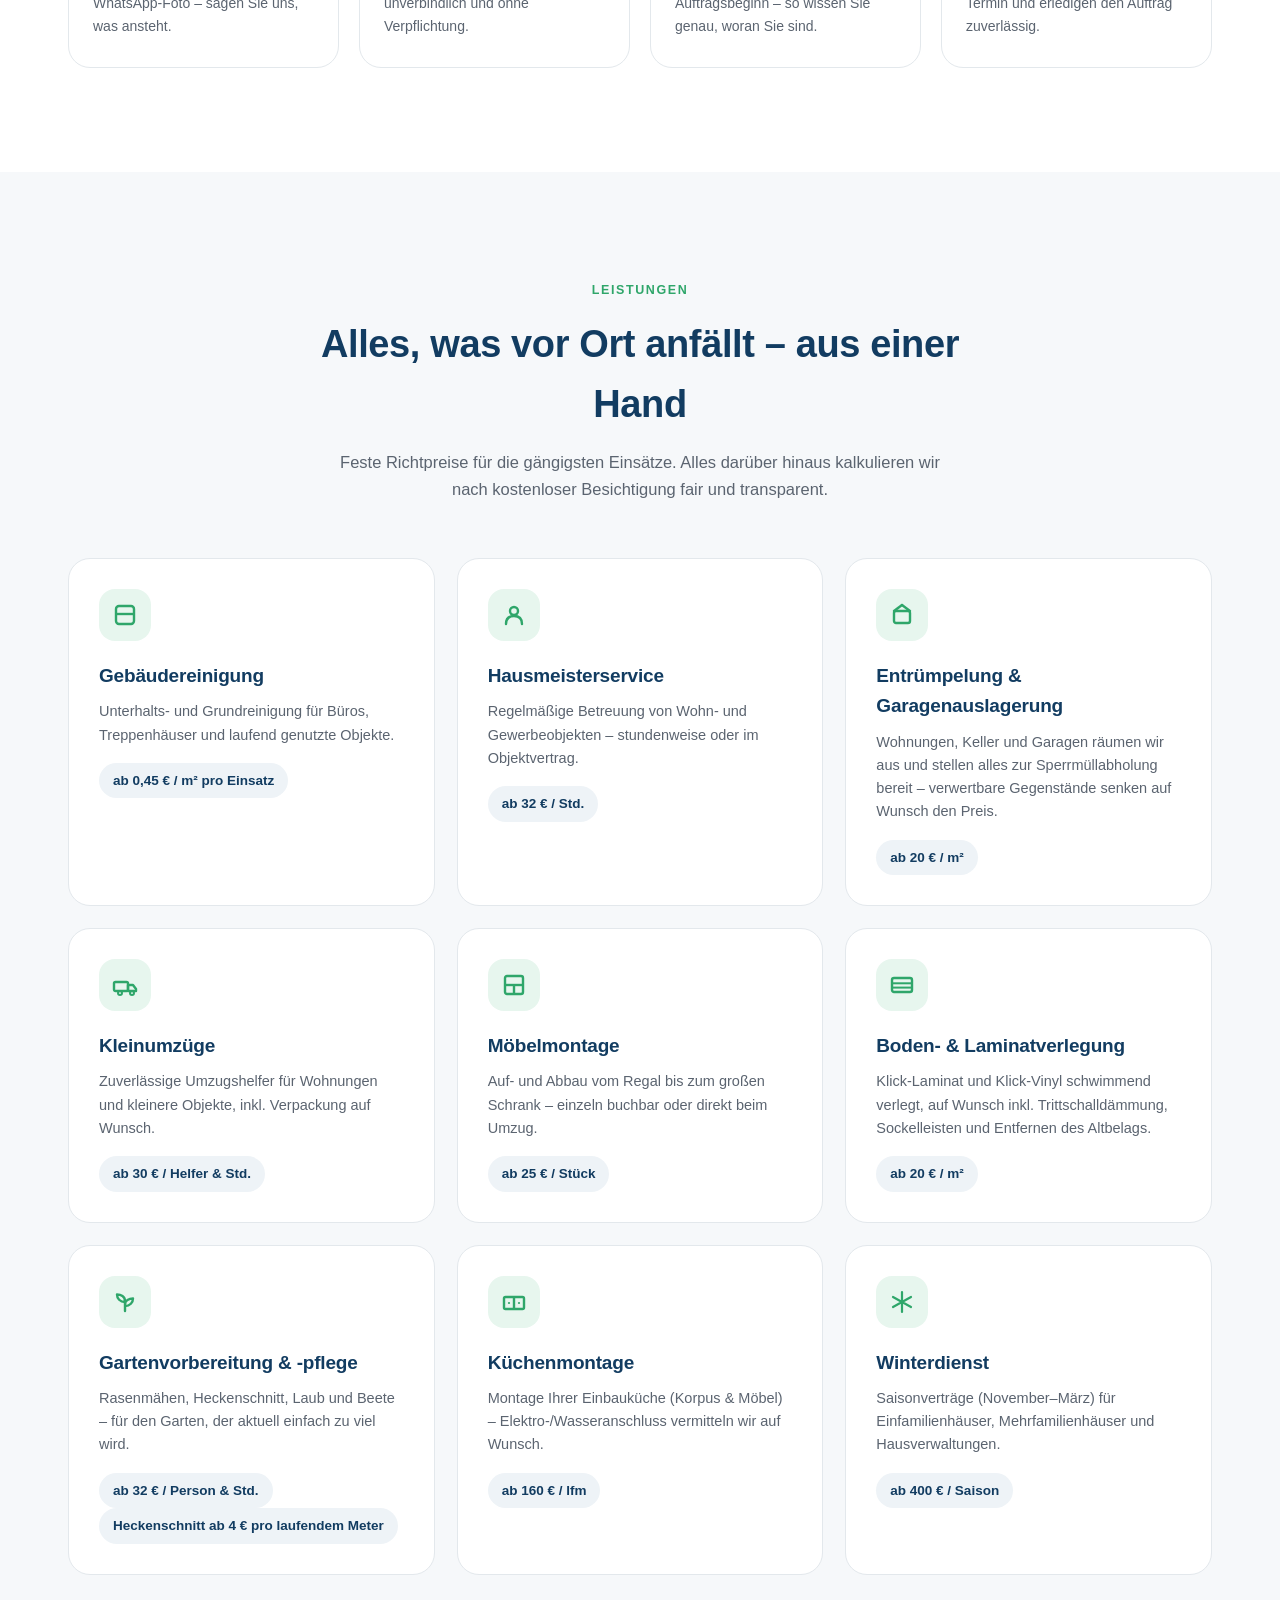
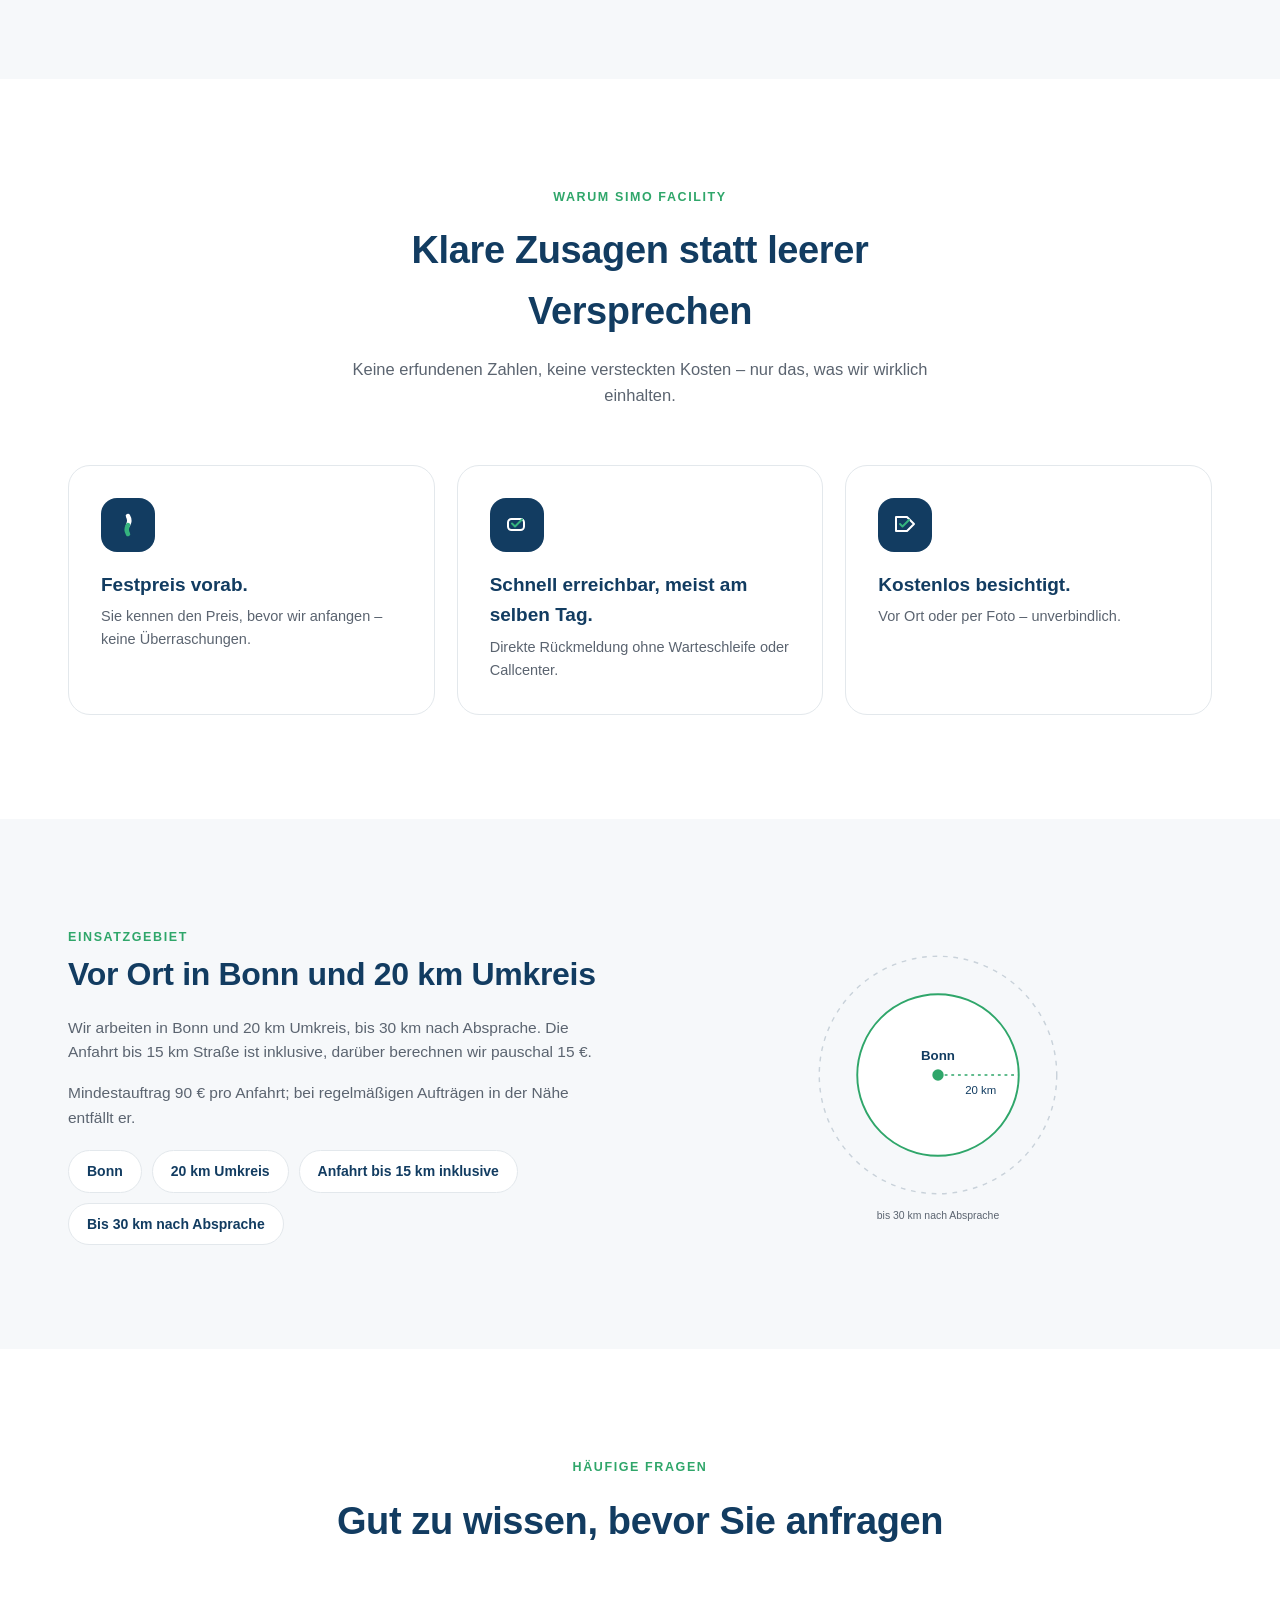
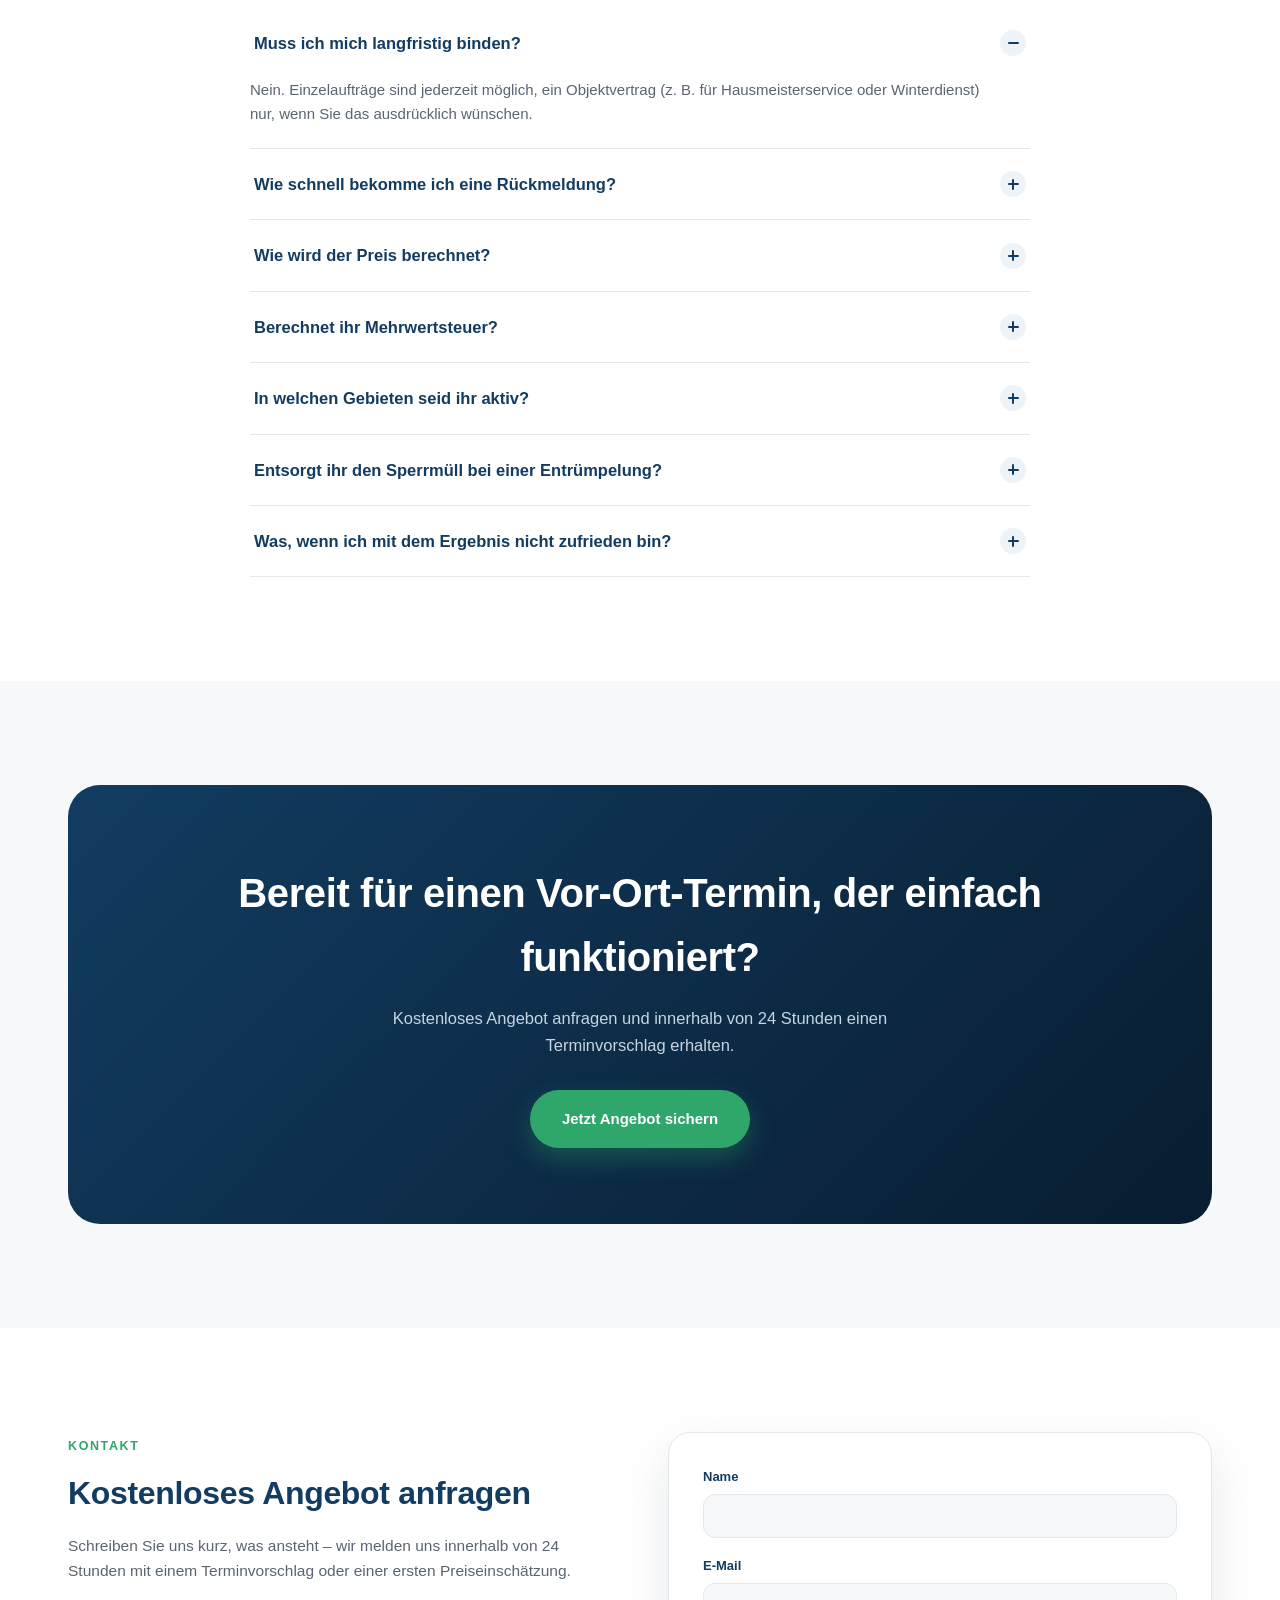
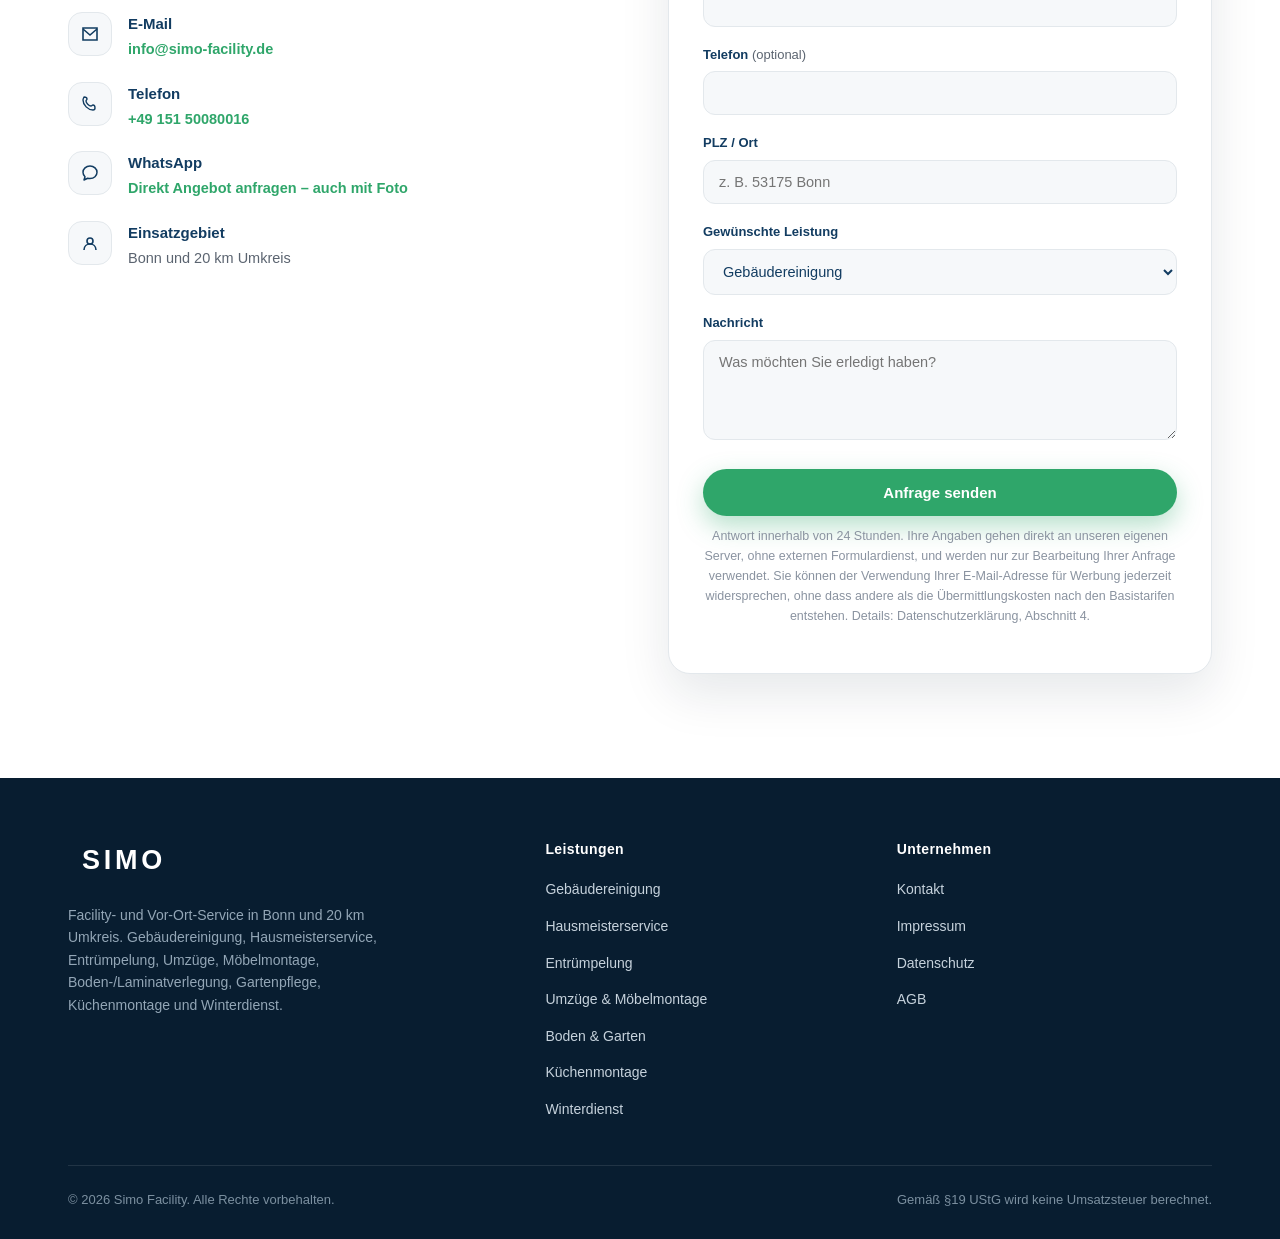
==== commit 31cc99a2: "Website-Abnahme: Anfahrt/Mindestauftrag, Hecke, Mobil-Hero, Formular Telefon + PLZ/Ort, robots/sitem" ====
--- a/index.html
+++ b/index.html
@@ -5,16 +5,56 @@
 <meta name="viewport" content="width=device-width, initial-scale=1.0">
 <title>Simo Facility – Facility- &amp; Vor-Ort-Service in Bonn und Umgebung</title>
 <meta name="description" content="Simo Facility übernimmt Gebäudereinigung, Hausmeisterservice, Entrümpelung, Umzüge, Möbelmontage, Boden-/Laminatverlegung, Gartenpflege, Küchenmontage und Winterdienst in Bonn und 20 km Umkreis. Festpreis vorab, kostenlose Besichtigung, schnelle Terminvergabe.">
+<link rel="canonical" href="https://simo-facility.de/">
+<meta property="og:type" content="website">
+<meta property="og:locale" content="de_DE">
+<meta property="og:site_name" content="Simo Facility">
+<meta property="og:title" content="Simo Facility – Facility- &amp; Vor-Ort-Service in Bonn und Umgebung">
+<meta property="og:description" content="Gebäudereinigung, Hausmeisterservice, Entrümpelung, Umzüge, Montage, Garten und Winterdienst in Bonn und 20 km Umkreis. Festpreis vorab, kostenlose Besichtigung.">
+<meta property="og:url" content="https://simo-facility.de/">
+<meta property="og:image" content="https://simo-facility.de/assets/og_image.png">
+<meta property="og:image:width" content="1200">
+<meta property="og:image:height" content="630">
+<meta property="og:image:alt" content="SIMO Logo">
+<meta name="twitter:card" content="summary_large_image">
 <link rel="icon" type="image/svg+xml" href="assets/icon.svg">
 <link rel="preload" href="assets/fonts/poppins-latin-600-normal.woff2" as="font" type="font/woff2" crossorigin>
 <link rel="preload" href="assets/fonts/poppins-latin-700-normal.woff2" as="font" type="font/woff2" crossorigin>
-<link rel="stylesheet" href="styles.css?v=20261004">
+<link rel="stylesheet" href="styles.css?v=20261005">
+<script type="application/ld+json">
+{
+  "@context": "https://schema.org",
+  "@type": "LocalBusiness",
+  "@id": "https://simo-facility.de/#business",
+  "name": "Simo Facility",
+  "url": "https://simo-facility.de/",
+  "logo": "https://simo-facility.de/assets/og_image.png",
+  "image": "https://simo-facility.de/assets/og_image.png",
+  "telephone": "+49 151 50080016",
+  "email": "info@simo-facility.de",
+  "description": "Facility- und Vor-Ort-Service in Bonn und 20 km Umkreis: Gebäudereinigung, Hausmeisterservice, Entrümpelung, Kleinumzüge, Möbelmontage, Boden-/Laminatverlegung, Gartenpflege, Küchenmontage und Winterdienst.",
+  "address": {
+    "@type": "PostalAddress",
+    "postalCode": "53175",
+    "addressLocality": "Bonn",
+    "addressCountry": "DE"
+  },
+  "areaServed": [
+    { "@type": "City", "name": "Bonn" },
+    {
+      "@type": "GeoCircle",
+      "geoMidpoint": { "@type": "GeoCoordinates", "latitude": 50.7374, "longitude": 7.0982 },
+      "geoRadius": "20000"
+    }
+  ]
+}
+</script>
 </head>
 <body>
 
 <header id="site-header">
   <nav class="nav">
-    <a href="#top" class="logo"><img src="assets/logo_mark.svg" alt="SIMO"></a>
+    <a href="#top" class="logo" aria-label="SIMO – zur Startseite"><img src="assets/logo_mark.svg" alt=""><span class="nav-wordmark">SIMO</span></a>
     <ul class="nav-links">
       <li><a href="#leistungen">Leistungen</a></li>
       <li><a href="#ablauf">Ablauf</a></li>
@@ -49,6 +89,12 @@
     <div>
       <span class="eyebrow"><span class="pulse"></span> Wir nehmen aktuell neue Kunden in Bonn und Umgebung auf</span>
       <h1>Ein Anruf. Ein <span>fester Preis.</span> Erledigt.</h1>
+      <p class="hero-sub">Reinigung, Hausmeister, Garten &amp; Umzugshilfe in Bonn und 20 km Umkreis</p>
+      <ul class="hero-prices" aria-label="Beispielpreise">
+        <li><span>Gebäudereinigung</span> ab 0,45 € / m²</li>
+        <li><span>Gartenpflege</span> ab 32 € / Person &amp; Std.</li>
+        <li><span>Heckenschnitt</span> ab 4 € / lfd. m</li>
+      </ul>
       <p class="lead">Von der Gebäudereinigung bis zum Umzug – Simo Facility übernimmt, was vor Ort anfällt. Transparent kalkuliert, zuverlässig ausgeführt, ohne böse Überraschungen.</p>
       <div class="hero-ctas">
         <a href="#kontakt" class="btn btn-primary">Kostenloses Angebot sichern</a>
@@ -178,6 +224,7 @@
         <h3>Gartenvorbereitung &amp; -pflege</h3>
         <p>Rasenmähen, Heckenschnitt, Laub und Beete – für den Garten, der aktuell einfach zu viel wird.</p>
         <div class="price">ab 32 € / Person &amp; Std.</div>
+        <div class="price">Heckenschnitt ab 4 € pro laufendem Meter</div>
       </div>
 
       <div class="service-card">
@@ -213,7 +260,7 @@
       </div>
       <div class="usp-card">
         <div class="icon-wrap"><svg width="26" height="26" viewBox="0 0 26 26"><rect x="4" y="7" width="16" height="11" rx="3.5" fill="none" stroke="#FFFFFF" stroke-width="2"/><path d="M8,11.5 L11,14.5 L18,7.5" fill="none" stroke="#35B37E" stroke-width="2" stroke-linecap="round" stroke-linejoin="round"/></svg></div>
-        <h3>Stets erreichbar.</h3>
+        <h3>Schnell erreichbar, meist am selben Tag.</h3>
         <p>Direkte Rückmeldung ohne Warteschleife oder Callcenter.</p>
       </div>
       <div class="usp-card">
@@ -230,10 +277,12 @@
     <div class="reveal">
       <span class="kicker">Einsatzgebiet</span>
       <h2>Vor Ort in Bonn und 20 km Umkreis</h2>
-      <p>Die Anfahrt innerhalb von 20 km um Bonn ist im Preis inbegriffen. Bis 30 km fahren wir nach Absprache.</p>
+      <p>Wir arbeiten in Bonn und 20 km Umkreis, bis 30 km nach Absprache. Die Anfahrt bis 15 km Straße ist inklusive, darüber berechnen wir pauschal 15 €.</p>
+      <p>Mindestauftrag 90 € pro Anfahrt; bei regelmäßigen Aufträgen in der Nähe entfällt er.</p>
       <div class="area-tags">
         <span>Bonn</span>
-        <span>20 km Umkreis inkl. Anfahrt</span>
+        <span>20 km Umkreis</span>
+        <span>Anfahrt bis 15 km inklusive</span>
         <span>Bis 30 km nach Absprache</span>
       </div>
     </div>
@@ -272,11 +321,11 @@
       </details>
       <details class="faq-item">
         <summary>Berechnet ihr Mehrwertsteuer?<span class="plus"></span></summary>
-        <p>Aktuell nicht: Wir sind Kleinunternehmer nach § 19 UStG, das wirkt sich unmittelbar positiv auf Ihren Preis aus.</p>
+        <p>Aktuell nicht: Als Kleinunternehmer nach § 19 UStG weisen wir keine Umsatzsteuer aus. Unsere Preise sind Endpreise.</p>
       </details>
       <details class="faq-item">
         <summary>In welchen Gebieten seid ihr aktiv?<span class="plus"></span></summary>
-        <p>In Bonn und 20 km Umkreis, die Anfahrt ist dort im Preis inbegriffen. Bis 30 km fahren wir nach Absprache.</p>
+        <p>In Bonn und 20 km Umkreis, bis 30 km nach Absprache. Die Anfahrt bis 15 km Straße ist inklusive, darüber +15 €. Mindestauftrag 90 € pro Anfahrt; bei regelmäßigen Aufträgen in der Nähe entfällt er.</p>
       </details>
       <details class="faq-item">
         <summary>Entsorgt ihr den Sperrmüll bei einer Entrümpelung?<span class="plus"></span></summary>
@@ -334,11 +383,19 @@
       </div>
       <div>
         <label for="name">Name</label>
-        <input type="text" id="name" name="Name" required>
+        <input type="text" id="name" name="Name" autocomplete="name" required>
       </div>
       <div>
         <label for="email">E-Mail</label>
-        <input type="email" id="email" name="E-Mail" required>
+        <input type="email" id="email" name="E-Mail" autocomplete="email" required>
+      </div>
+      <div>
+        <label for="telefon">Telefon <span class="optional">(optional)</span></label>
+        <input type="tel" id="telefon" name="Telefon" autocomplete="tel" inputmode="tel" maxlength="40">
+      </div>
+      <div>
+        <label for="plz_ort">PLZ / Ort</label>
+        <input type="text" id="plz_ort" name="PLZ/Ort" autocomplete="postal-code" placeholder="z. B. 53175 Bonn" maxlength="120" required>
       </div>
       <div>
         <label for="leistung">Gewünschte Leistung</label>
@@ -409,6 +466,6 @@
   <a href="https://wa.me/4915150080016?text=Hallo%20Simo%20Facility%2C%20ich%20interessiere%20mich%20f%C3%BCr%20ein%20kostenloses%20Angebot." target="_blank" rel="noopener" class="btn btn-primary">WhatsApp</a>
 </div>
 
-<script src="script.js"></script>
+<script src="script.js?v=20261005"></script>
 </body>
 </html>
--- a/styles.css
+++ b/styles.css
@@ -124,7 +124,10 @@
   max-width: var(--max-width);
   margin: 0 auto;
 }
+.nav .logo { display: inline-flex; align-items: center; gap: 10px; text-decoration: none; }
 .nav .logo img { height: 42px; }
+/* Wordmark next to the mark: navy on the light header, readable at phone width */
+.nav-wordmark { font-size: 24px; font-weight: 700; color: var(--navy); letter-spacing: 0.12em; line-height: 1; }
 .nav-links {
   display: flex;
   gap: 34px;
@@ -253,6 +256,14 @@
   max-width: 520px;
   margin: 0 0 34px;
 }
+.hero .hero-sub { font-size: clamp(17px, 1.8vw, 21px); font-weight: 600; color: var(--white); margin: -6px 0 16px; line-height: 1.35; }
+.hero-prices { list-style: none; margin: 0 0 26px; padding: 0; display: flex; flex-wrap: wrap; gap: 8px 10px; }
+.hero-prices li {
+  font-size: 13.5px; font-weight: 600; color: var(--white);
+  background: rgba(255,255,255,0.08); border: 1px solid rgba(255,255,255,0.18);
+  padding: 6px 12px; border-radius: 999px;
+}
+.hero-prices li span { color: #C6D5E1; font-weight: 500; margin-right: 4px; }
 .hero-ctas { display: flex; gap: 14px; flex-wrap: wrap; margin-bottom: 36px; }
 .btn {
   display: inline-flex;
@@ -469,6 +480,7 @@
   box-shadow: var(--shadow);
 }
 .contact-form label { font-size: 13px; font-weight: 700; color: var(--navy); margin-bottom: 6px; display: block; }
+.contact-form label .optional { font-weight: 500; color: var(--gray); }
 .contact-form input, .contact-form select, .contact-form textarea {
   width: 100%;
   padding: 13px 15px;
@@ -512,7 +524,7 @@
   background: rgba(255,255,255,0.92);
   backdrop-filter: blur(10px);
   border-top: 1px solid var(--border);
-  padding: 12px 16px;
+  padding: 12px 16px calc(12px + env(safe-area-inset-bottom));
   gap: 10px;
 }
 .mobile-cta-bar a { flex: 1; text-align: center; }
@@ -531,21 +543,28 @@
   .footer-grid > div:first-child { grid-column: 1 / -1; }
 }
 
+/* Wordmark only where the header has room: hidden on narrow desktop (full nav) and very small phones */
+@media (min-width: 881px) and (max-width: 1100px) {
+  .nav-wordmark { display: none; }
+}
+
 @media (max-width: 880px) {
   .nav-links, .nav-phone { display: none; }
   .nav-toggle { display: flex; }
   .nav { padding: 12px 20px; gap: 16px; }
   .nav .logo { flex-shrink: 0; }
   .nav .logo img { height: 36px; }
+  .nav .logo { gap: 8px; }
+  .nav-wordmark { font-size: 21px; letter-spacing: 0.1em; }
   .nav-right { gap: 12px; margin-left: auto; }
   .nav-cta { padding: 9px 16px; font-size: 13.5px; }
   .hero .container { grid-template-columns: 1fr; }
-  .hero-visual { order: -1; }
   .trustbar .container { grid-template-columns: repeat(2, 1fr); gap: 28px; }
   .trustbar .trust-item:last-child:nth-child(odd) { grid-column: 1 / -1; }
   .area .container, .contact .container { grid-template-columns: 1fr; }
   .area-visual { order: -1; }
-  body { padding-bottom: 72px; }
+  /* Keep the last content clear of the fixed call/WhatsApp bar (bar is ~84px high) */
+  body { padding-bottom: calc(96px + env(safe-area-inset-bottom)); }
   .mobile-cta-bar { display: flex; }
 }
 
@@ -555,3 +574,7 @@
   .final-cta { margin: 0 16px; padding: 40px 24px; }
   .hero-microtrust { gap: 14px 20px; }
 }
+
+@media (max-width: 360px) {
+  .nav-wordmark { display: none; }
+}
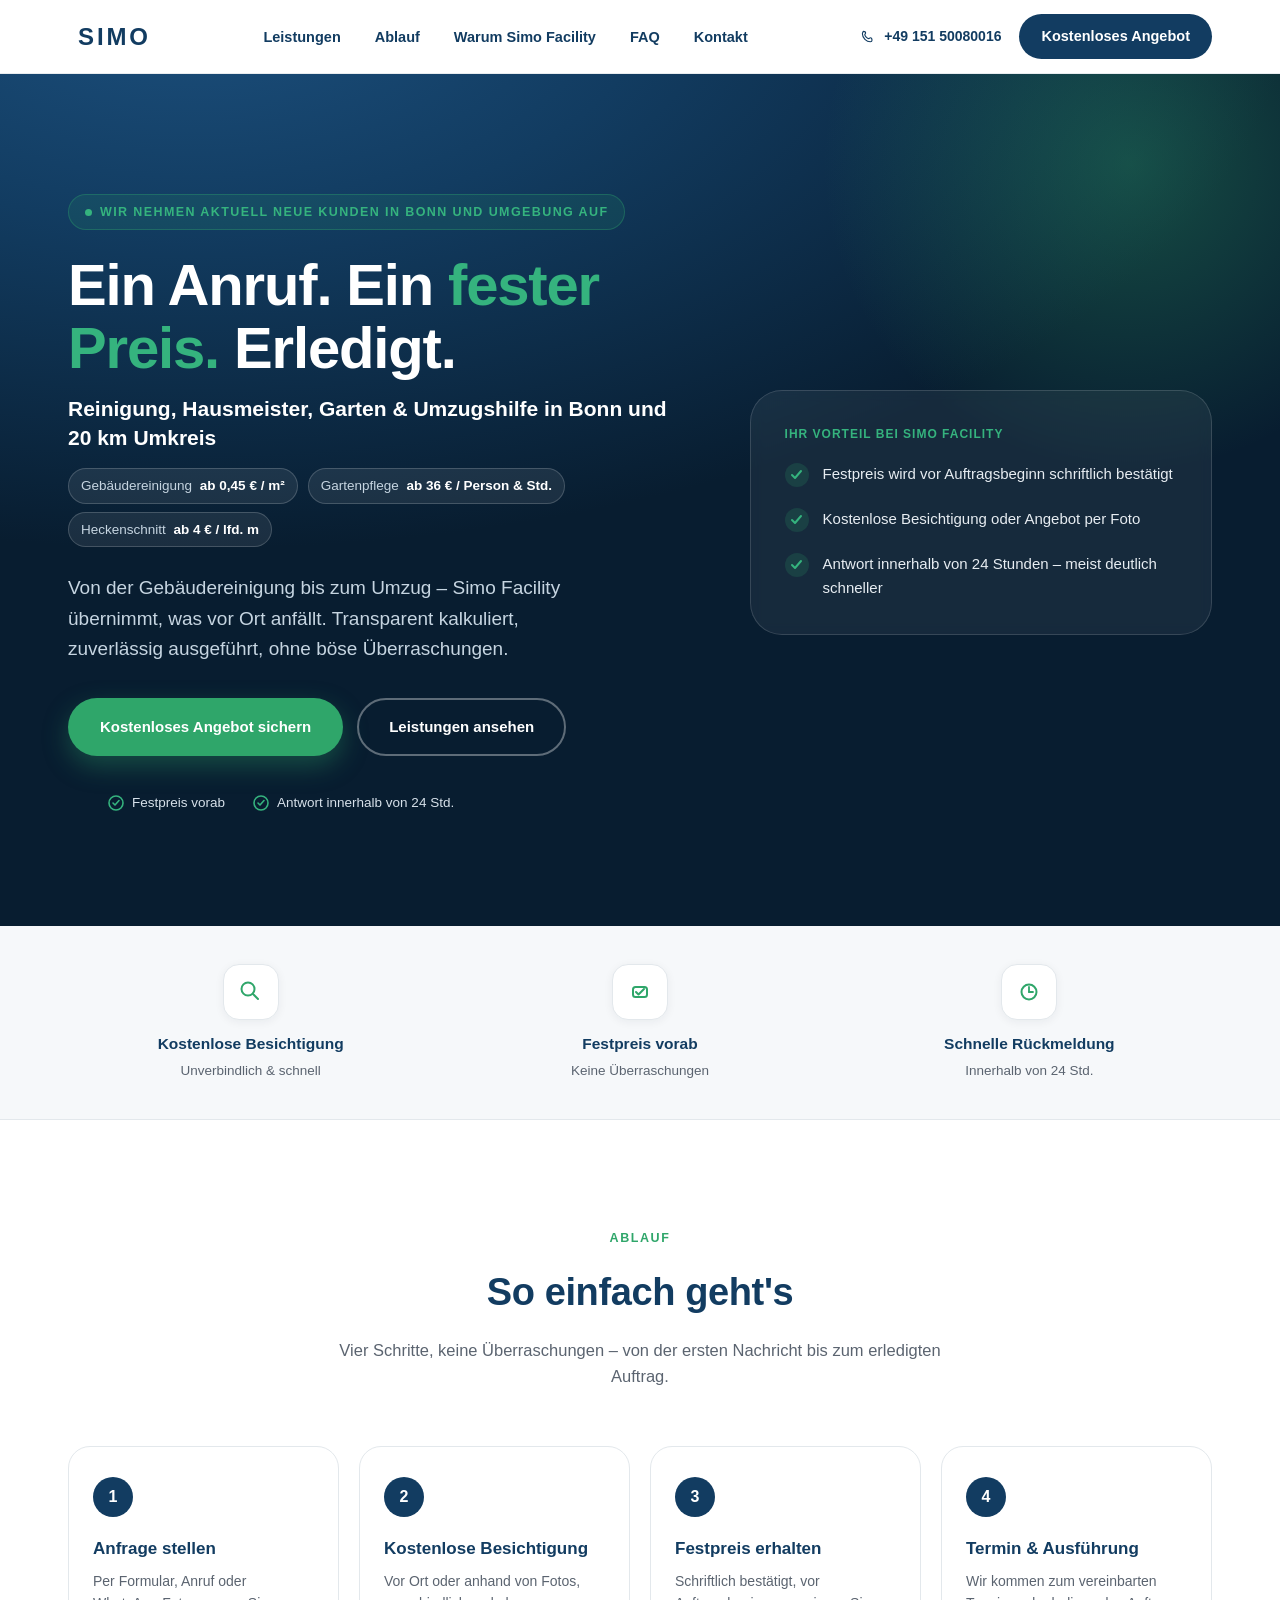
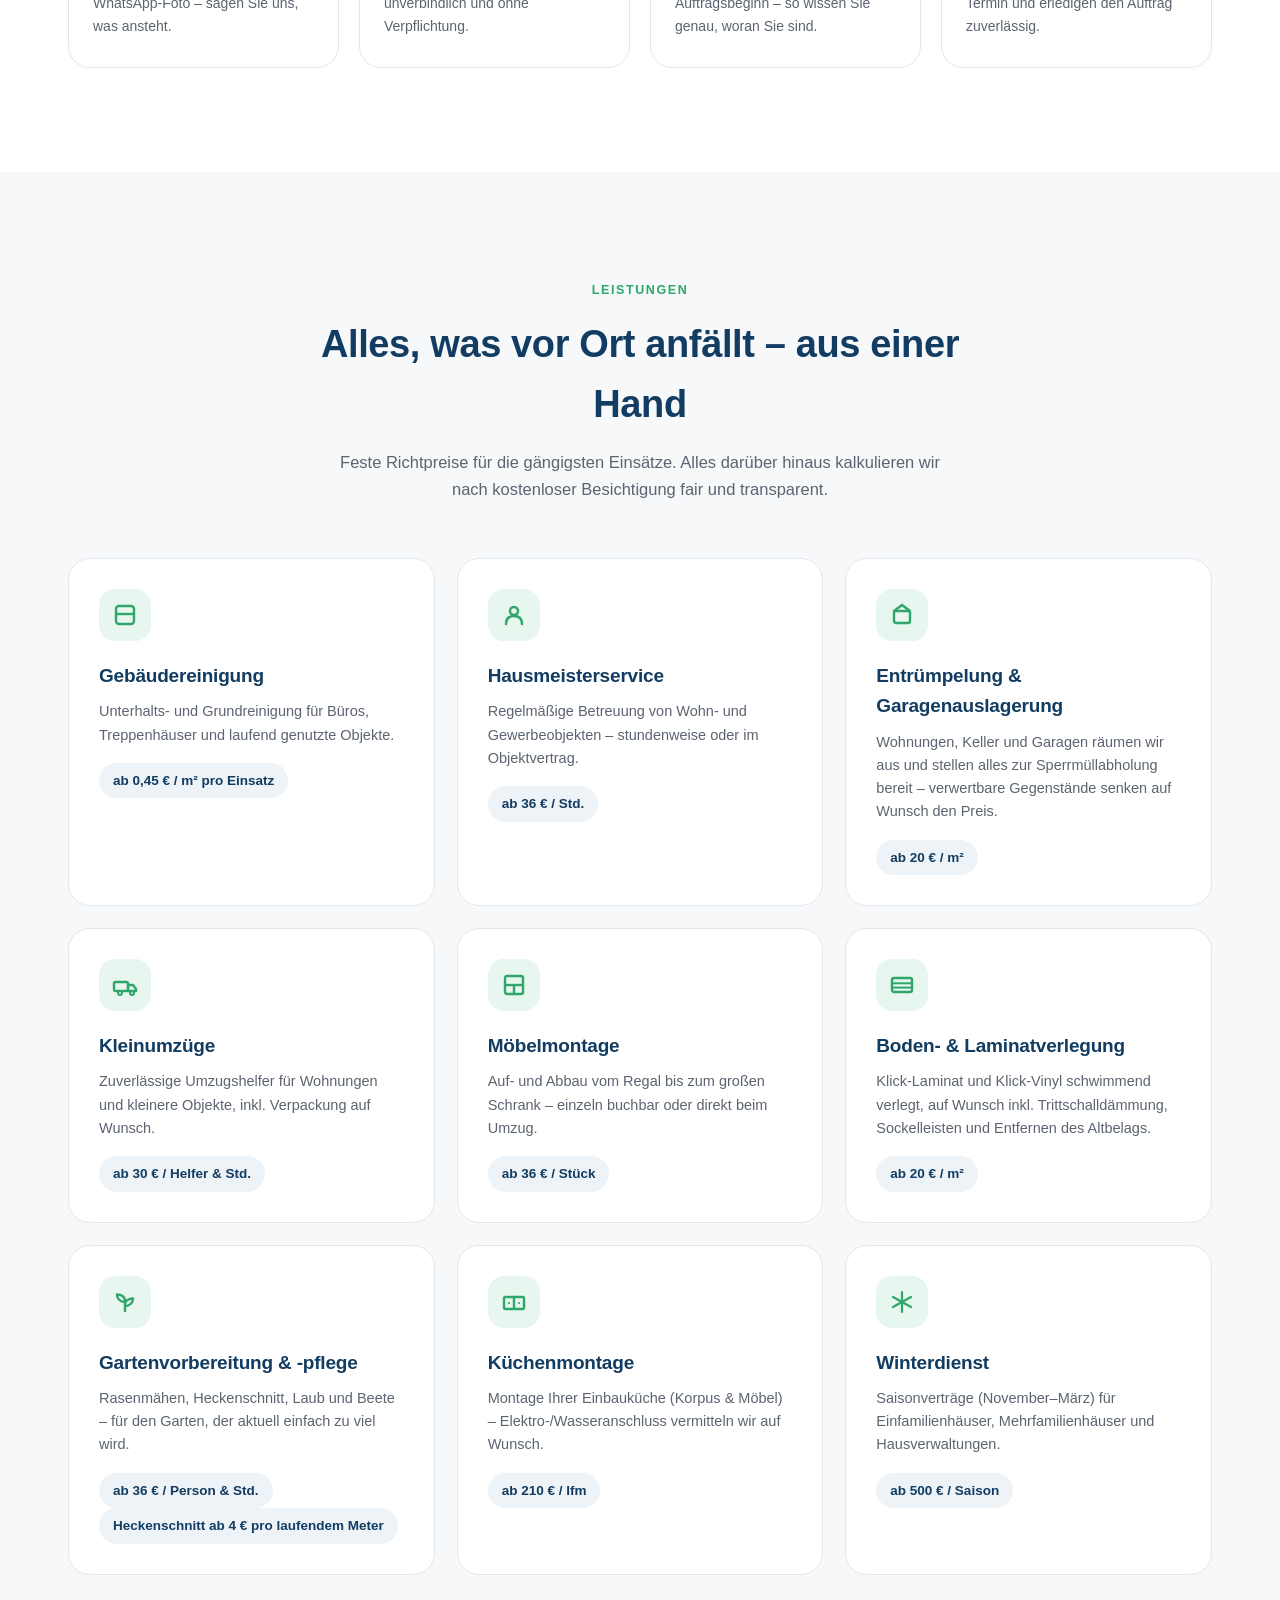
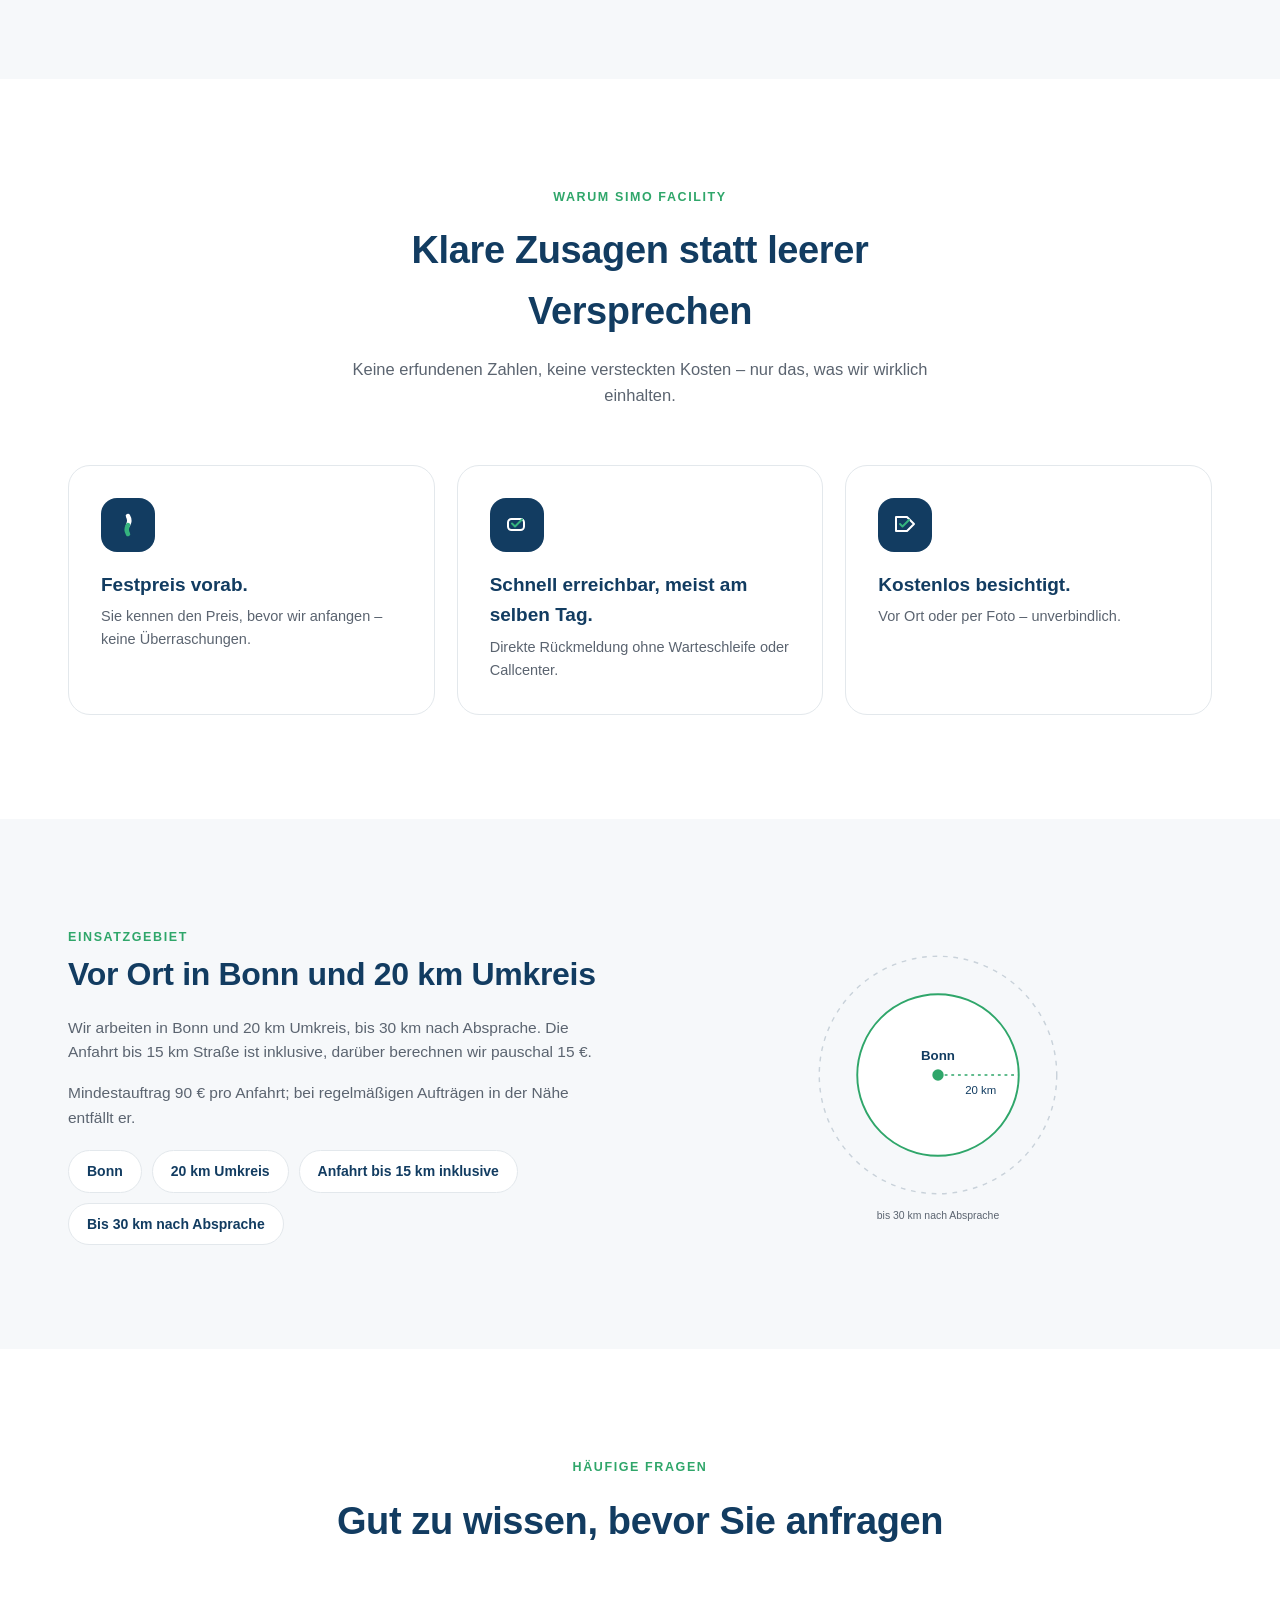
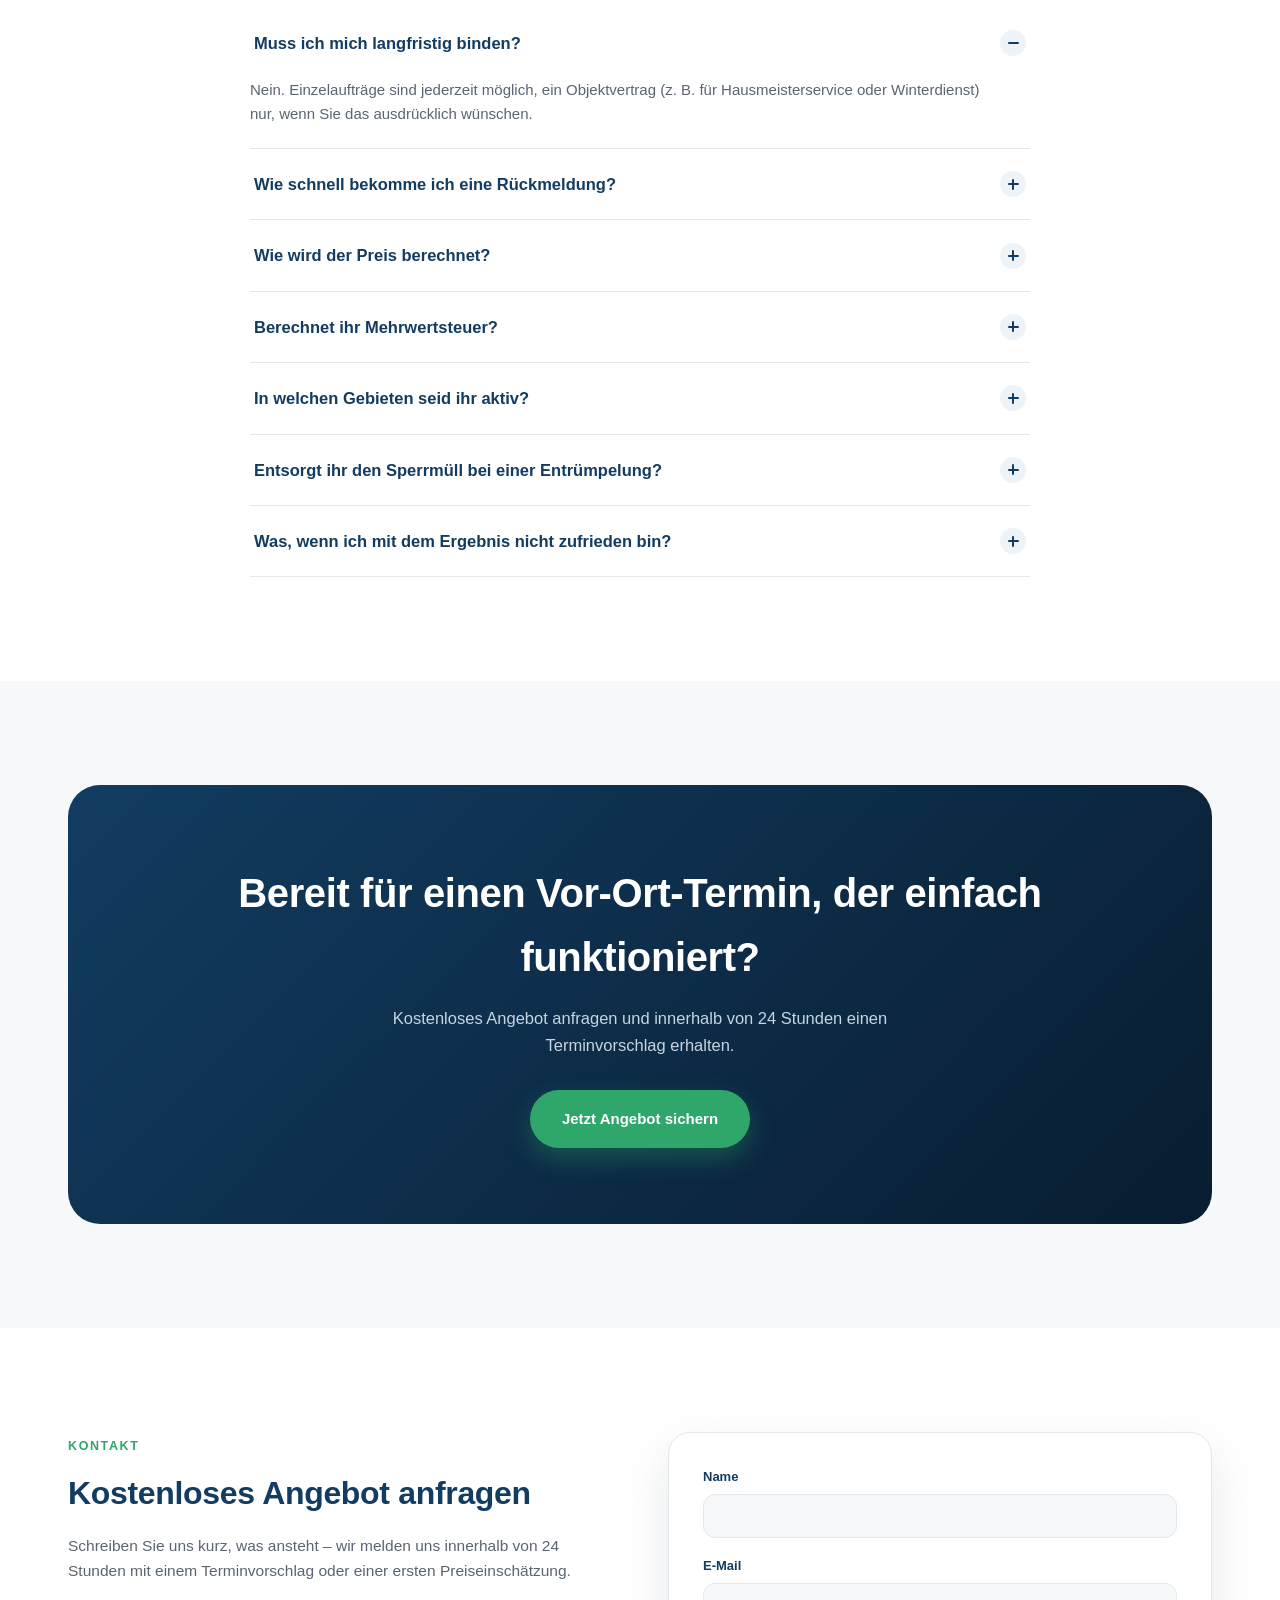
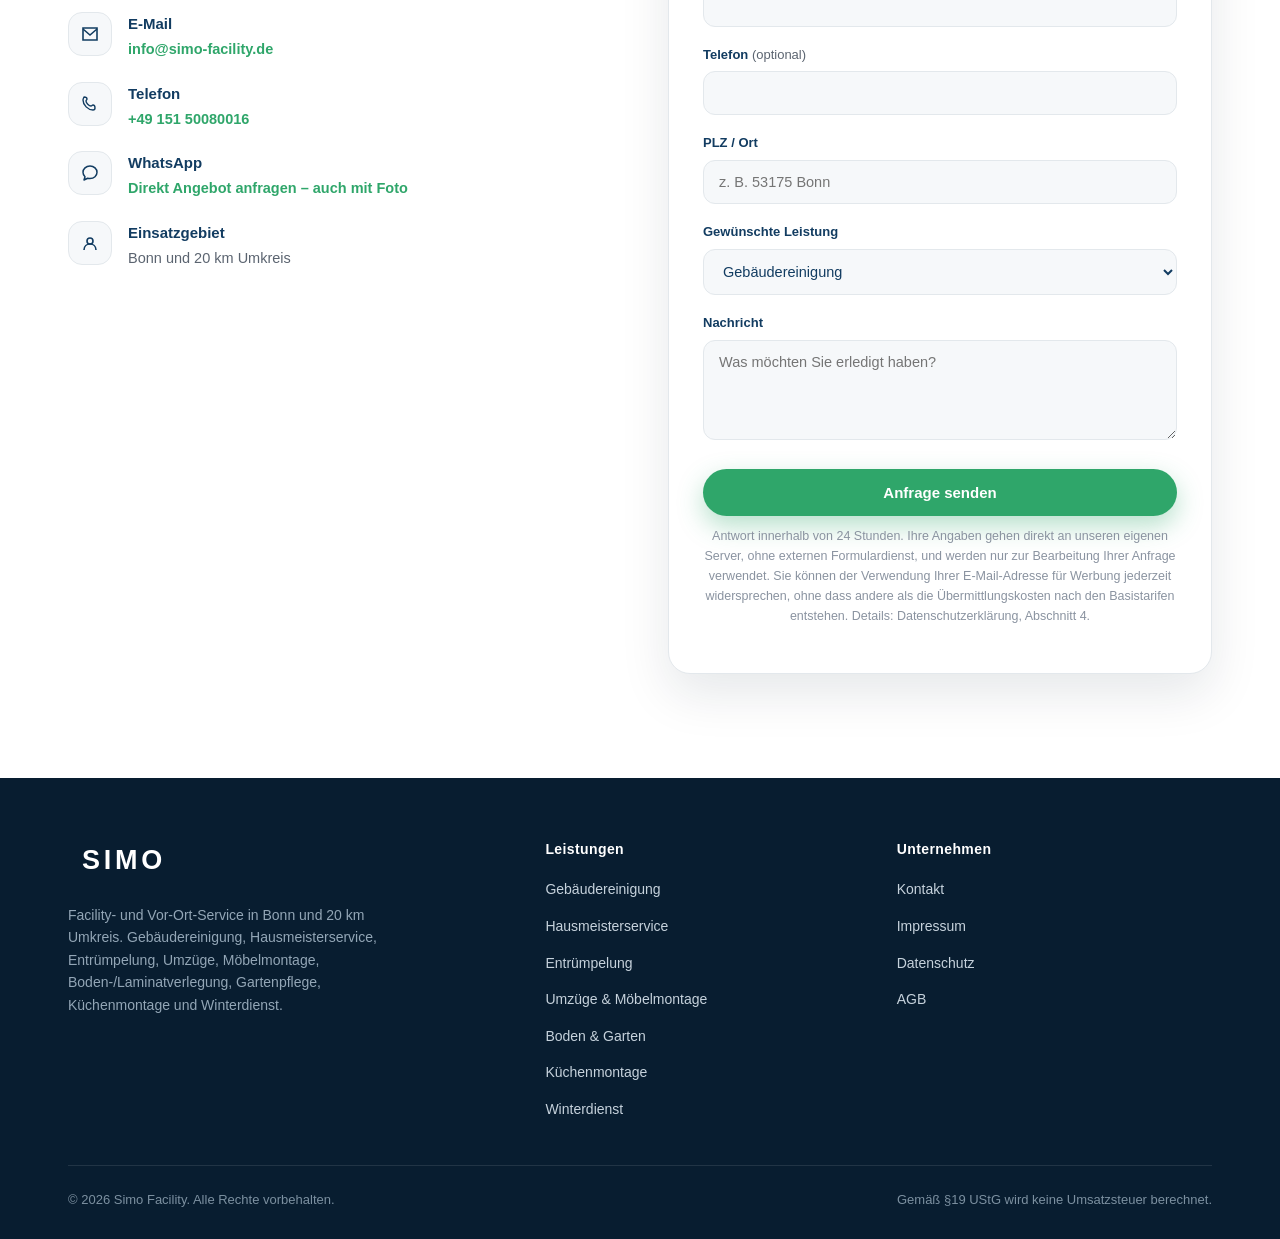
==== commit fa5c0cf4: "Preise auf Marktniveau: Hausmeister/Garten 36, Moebel 36, Kueche 210, Winterdienst 500 Co-Authored-B" ====
--- a/index.html
+++ b/index.html
@@ -92,7 +92,7 @@
       <p class="hero-sub">Reinigung, Hausmeister, Garten &amp; Umzugshilfe in Bonn und 20 km Umkreis</p>
       <ul class="hero-prices" aria-label="Beispielpreise">
         <li><span>Gebäudereinigung</span> ab 0,45 € / m²</li>
-        <li><span>Gartenpflege</span> ab 32 € / Person &amp; Std.</li>
+        <li><span>Gartenpflege</span> ab 36 € / Person &amp; Std.</li>
         <li><span>Heckenschnitt</span> ab 4 € / lfd. m</li>
       </ul>
       <p class="lead">Von der Gebäudereinigung bis zum Umzug – Simo Facility übernimmt, was vor Ort anfällt. Transparent kalkuliert, zuverlässig ausgeführt, ohne böse Überraschungen.</p>
@@ -188,7 +188,7 @@
         <div class="icon"><svg width="26" height="26" viewBox="0 0 26 26"><circle cx="13" cy="9" r="4" fill="none" stroke="#2FA66A" stroke-width="2.4"/><path d="M5,22 C5,16 9,14 13,14 C17,14 21,16 21,22" fill="none" stroke="#2FA66A" stroke-width="2.4" stroke-linecap="round"/></svg></div>
         <h3>Hausmeisterservice</h3>
         <p>Regelmäßige Betreuung von Wohn- und Gewerbeobjekten – stundenweise oder im Objektvertrag.</p>
-        <div class="price">ab 32 € / Std.</div>
+        <div class="price">ab 36 € / Std.</div>
       </div>
 
       <div class="service-card">
@@ -209,7 +209,7 @@
         <div class="icon"><svg width="26" height="26" viewBox="0 0 26 26"><rect x="4" y="4" width="18" height="18" rx="2" fill="none" stroke="#2FA66A" stroke-width="2.4"/><line x1="4" y1="13" x2="22" y2="13" stroke="#2FA66A" stroke-width="2.4"/><line x1="13" y1="13" x2="13" y2="22" stroke="#2FA66A" stroke-width="2.4"/></svg></div>
         <h3>Möbelmontage</h3>
         <p>Auf- und Abbau vom Regal bis zum großen Schrank – einzeln buchbar oder direkt beim Umzug.</p>
-        <div class="price">ab 25 € / Stück</div>
+        <div class="price">ab 36 € / Stück</div>
       </div>
 
       <div class="service-card">
@@ -223,7 +223,7 @@
         <div class="icon"><svg width="26" height="26" viewBox="0 0 26 26"><path d="M13,22 V12" stroke="#2FA66A" stroke-width="2.4" stroke-linecap="round"/><path d="M13,12 C13,7.5 9,5.5 5,5.5 C5,9.5 8,13 13,13" fill="none" stroke="#2FA66A" stroke-width="2.4" stroke-linejoin="round"/><path d="M13,15 C13,11.5 17,9.5 21,9.5 C21,13.5 18,17 13,17" fill="none" stroke="#2FA66A" stroke-width="2.4" stroke-linejoin="round"/></svg></div>
         <h3>Gartenvorbereitung &amp; -pflege</h3>
         <p>Rasenmähen, Heckenschnitt, Laub und Beete – für den Garten, der aktuell einfach zu viel wird.</p>
-        <div class="price">ab 32 € / Person &amp; Std.</div>
+        <div class="price">ab 36 € / Person &amp; Std.</div>
         <div class="price">Heckenschnitt ab 4 € pro laufendem Meter</div>
       </div>
 
@@ -231,14 +231,14 @@
         <div class="icon"><svg width="26" height="26" viewBox="0 0 26 26"><rect x="3" y="8" width="20" height="12" rx="1.5" fill="none" stroke="#2FA66A" stroke-width="2.4"/><line x1="13" y1="8" x2="13" y2="20" stroke="#2FA66A" stroke-width="2.4"/><circle cx="8" cy="14" r="1.1" fill="#2FA66A" stroke="none"/><circle cx="18" cy="14" r="1.1" fill="#2FA66A" stroke="none"/></svg></div>
         <h3>Küchenmontage</h3>
         <p>Montage Ihrer Einbauküche (Korpus &amp; Möbel) – Elektro-/Wasseranschluss vermitteln wir auf Wunsch.</p>
-        <div class="price">ab 160 € / lfm</div>
+        <div class="price">ab 210 € / lfm</div>
       </div>
 
       <div class="service-card">
         <div class="icon"><svg width="26" height="26" viewBox="0 0 26 26"><path d="M13,3 v20 M4,8 l18,10 M22,8 L4,18" stroke="#2FA66A" stroke-width="2.2" stroke-linecap="round"/></svg></div>
         <h3>Winterdienst</h3>
         <p>Saisonverträge (November–März) für Einfamilienhäuser, Mehrfamilienhäuser und Hausverwaltungen.</p>
-        <div class="price">ab 400 € / Saison</div>
+        <div class="price">ab 500 € / Saison</div>
       </div>
 
     </div>
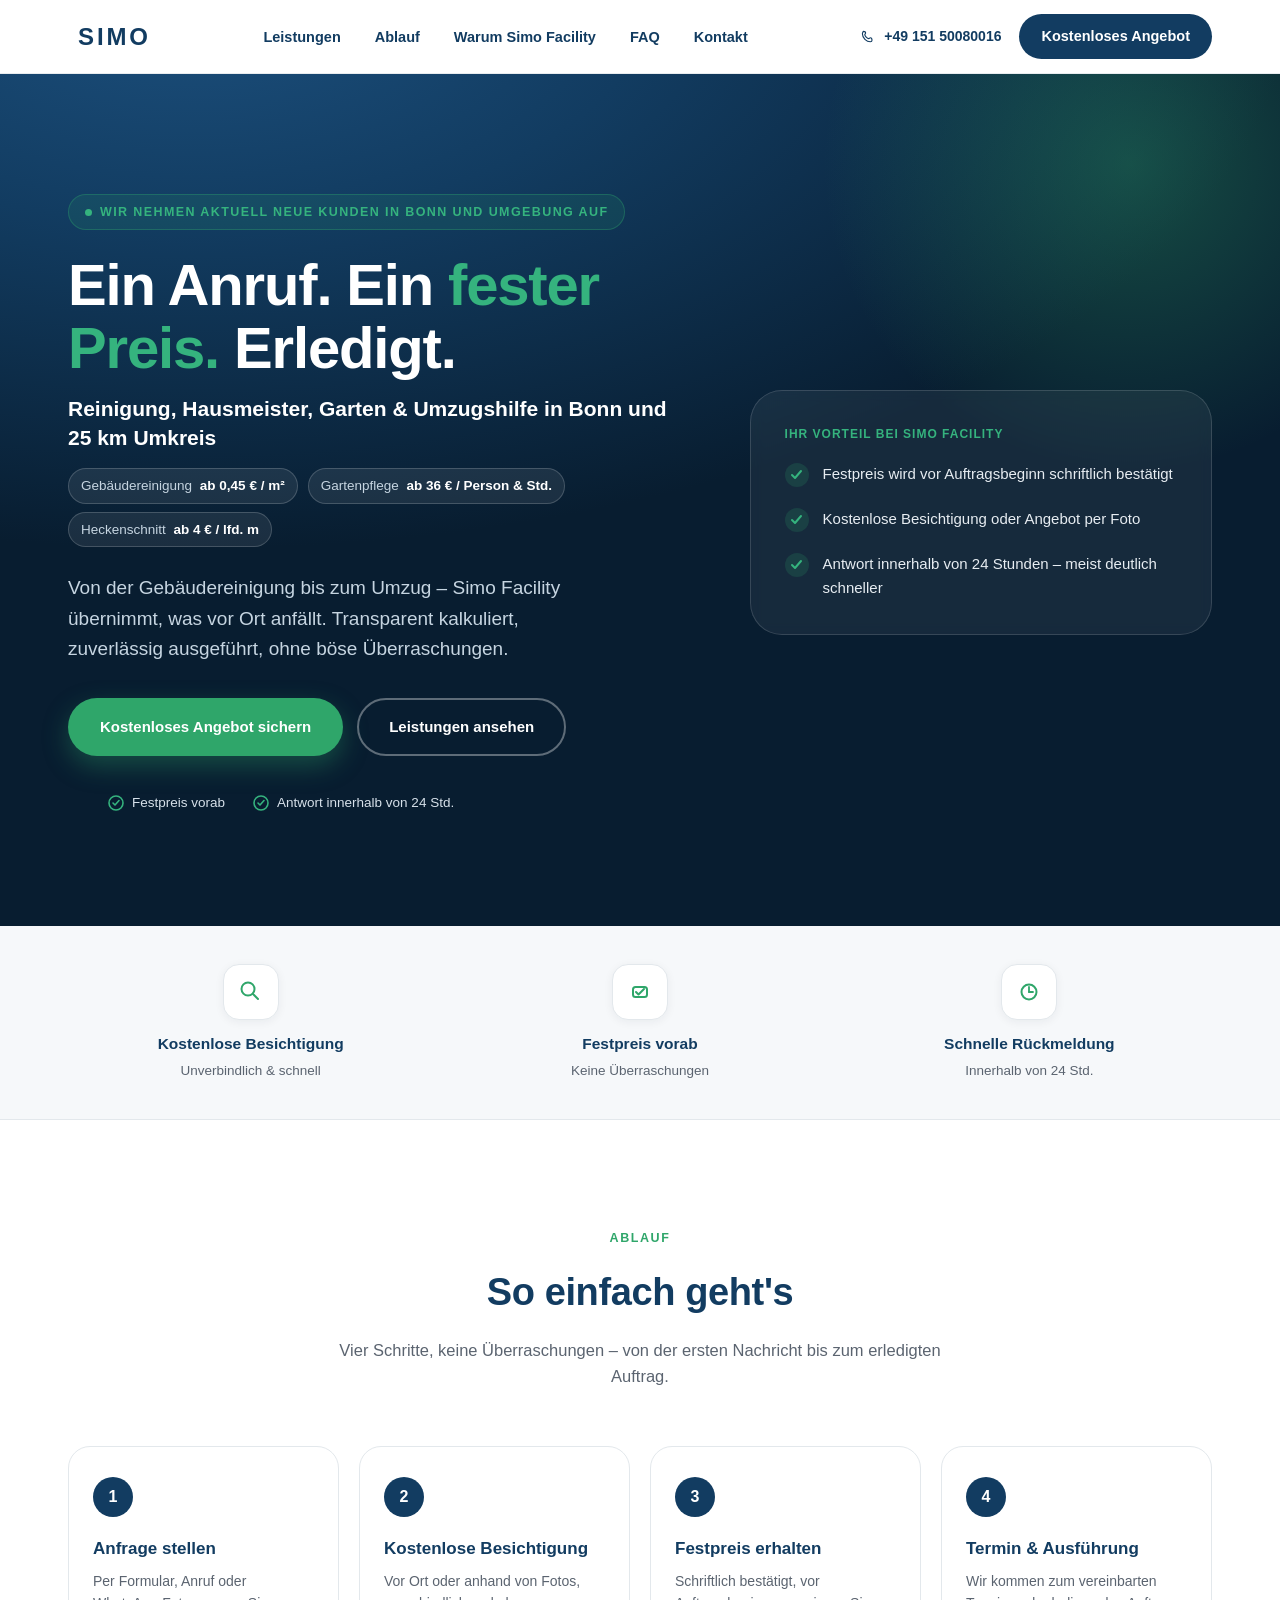
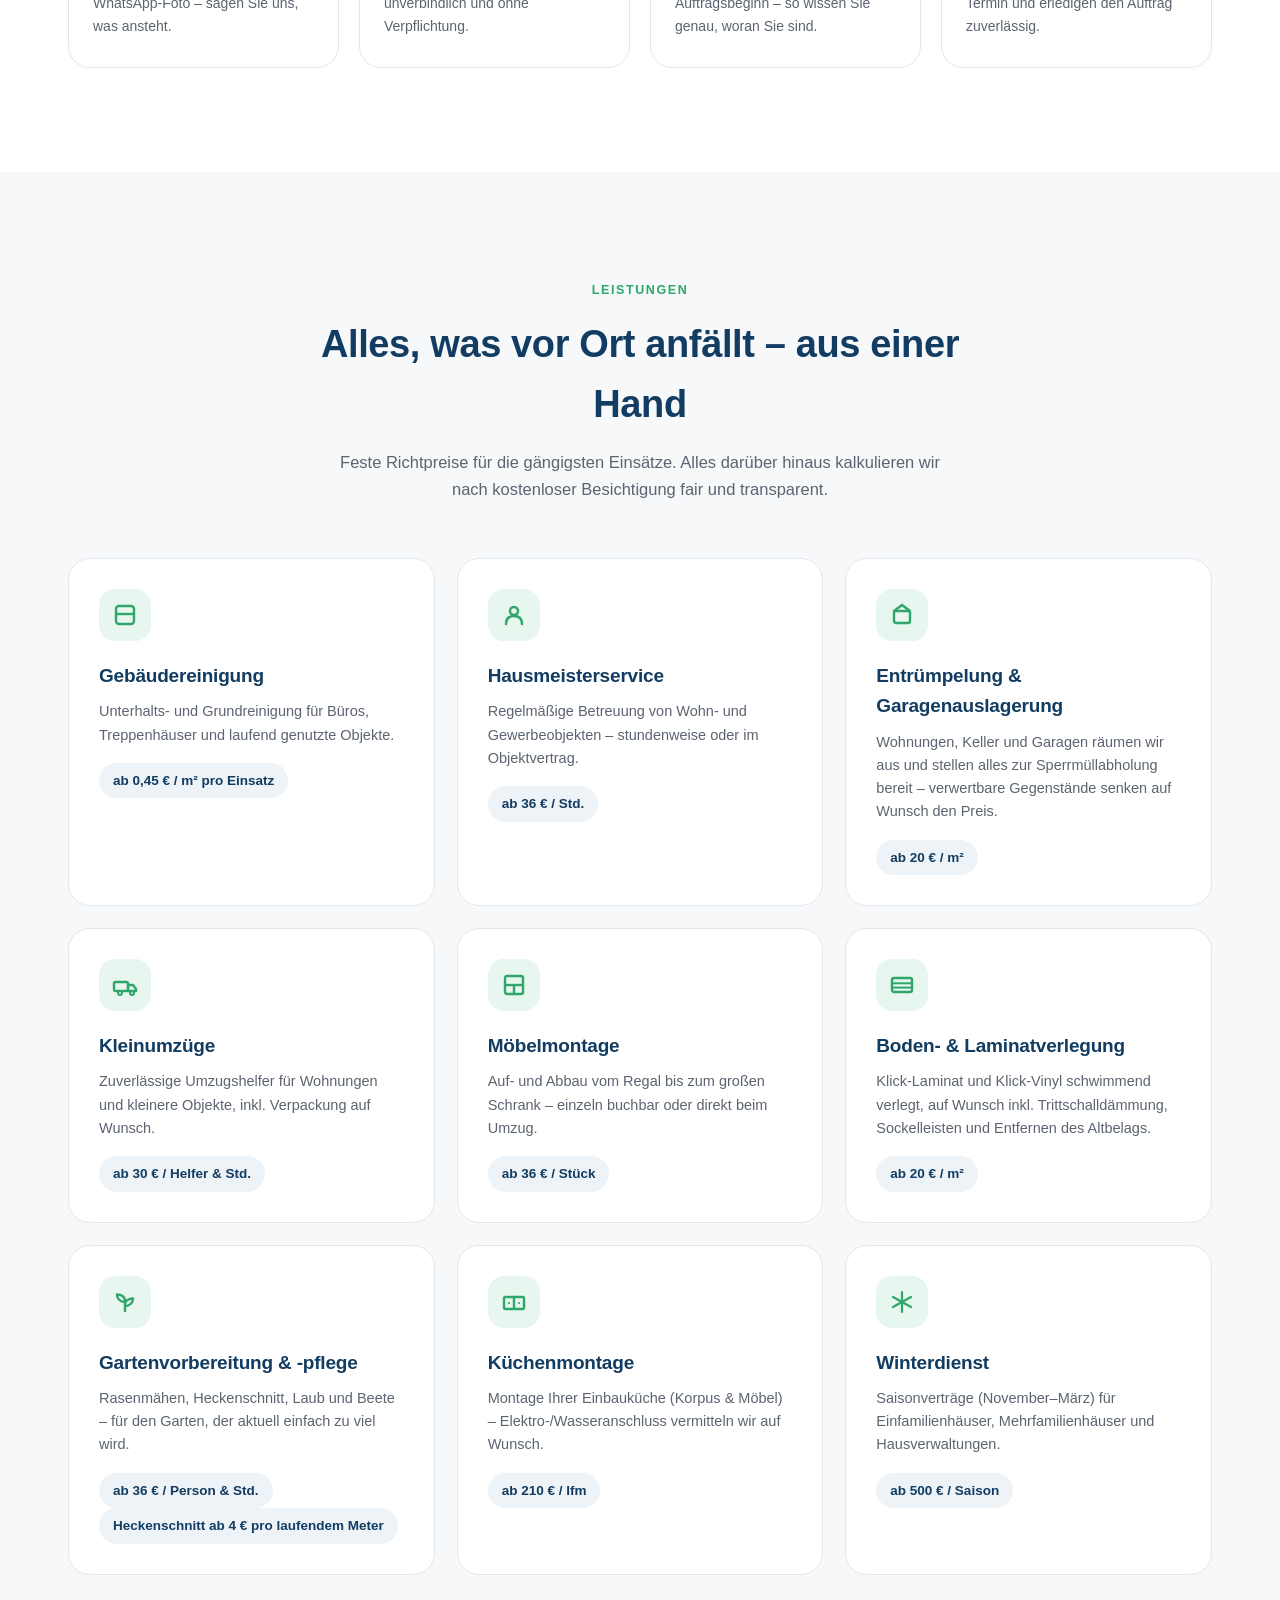
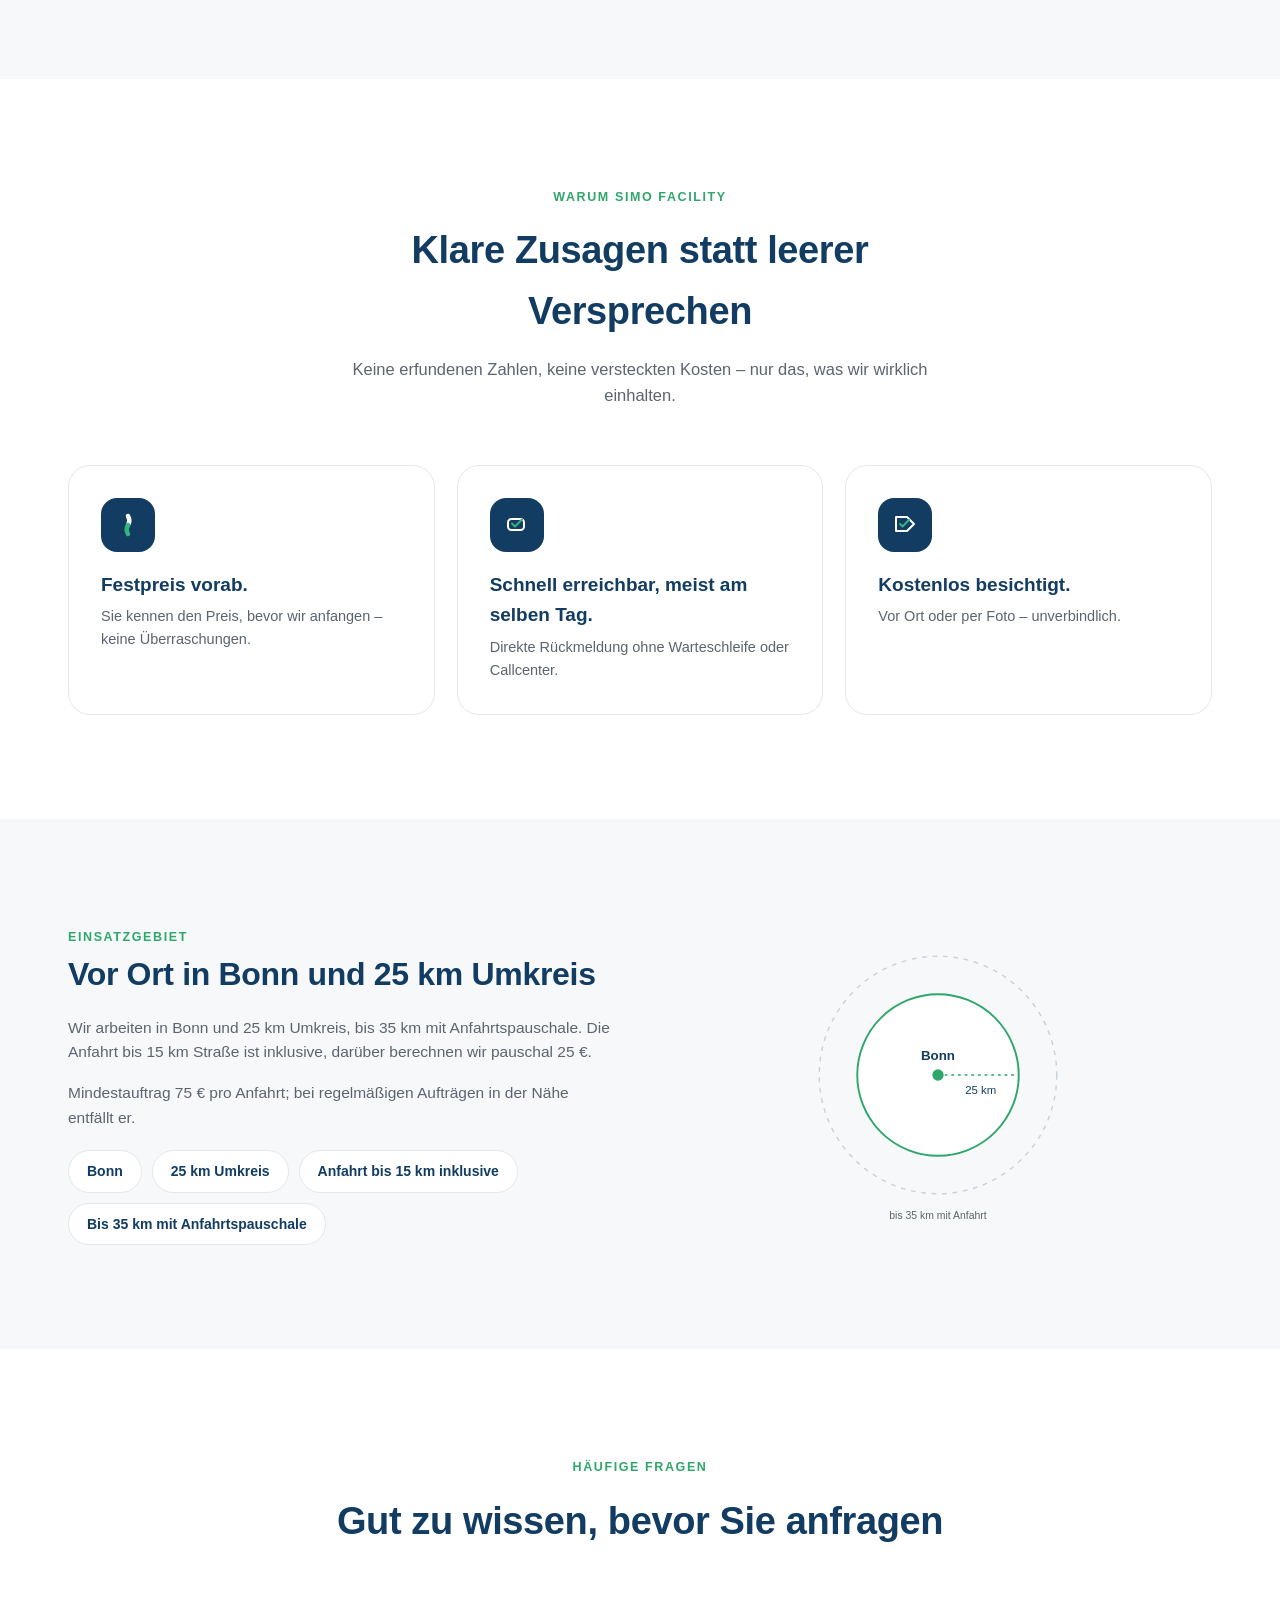
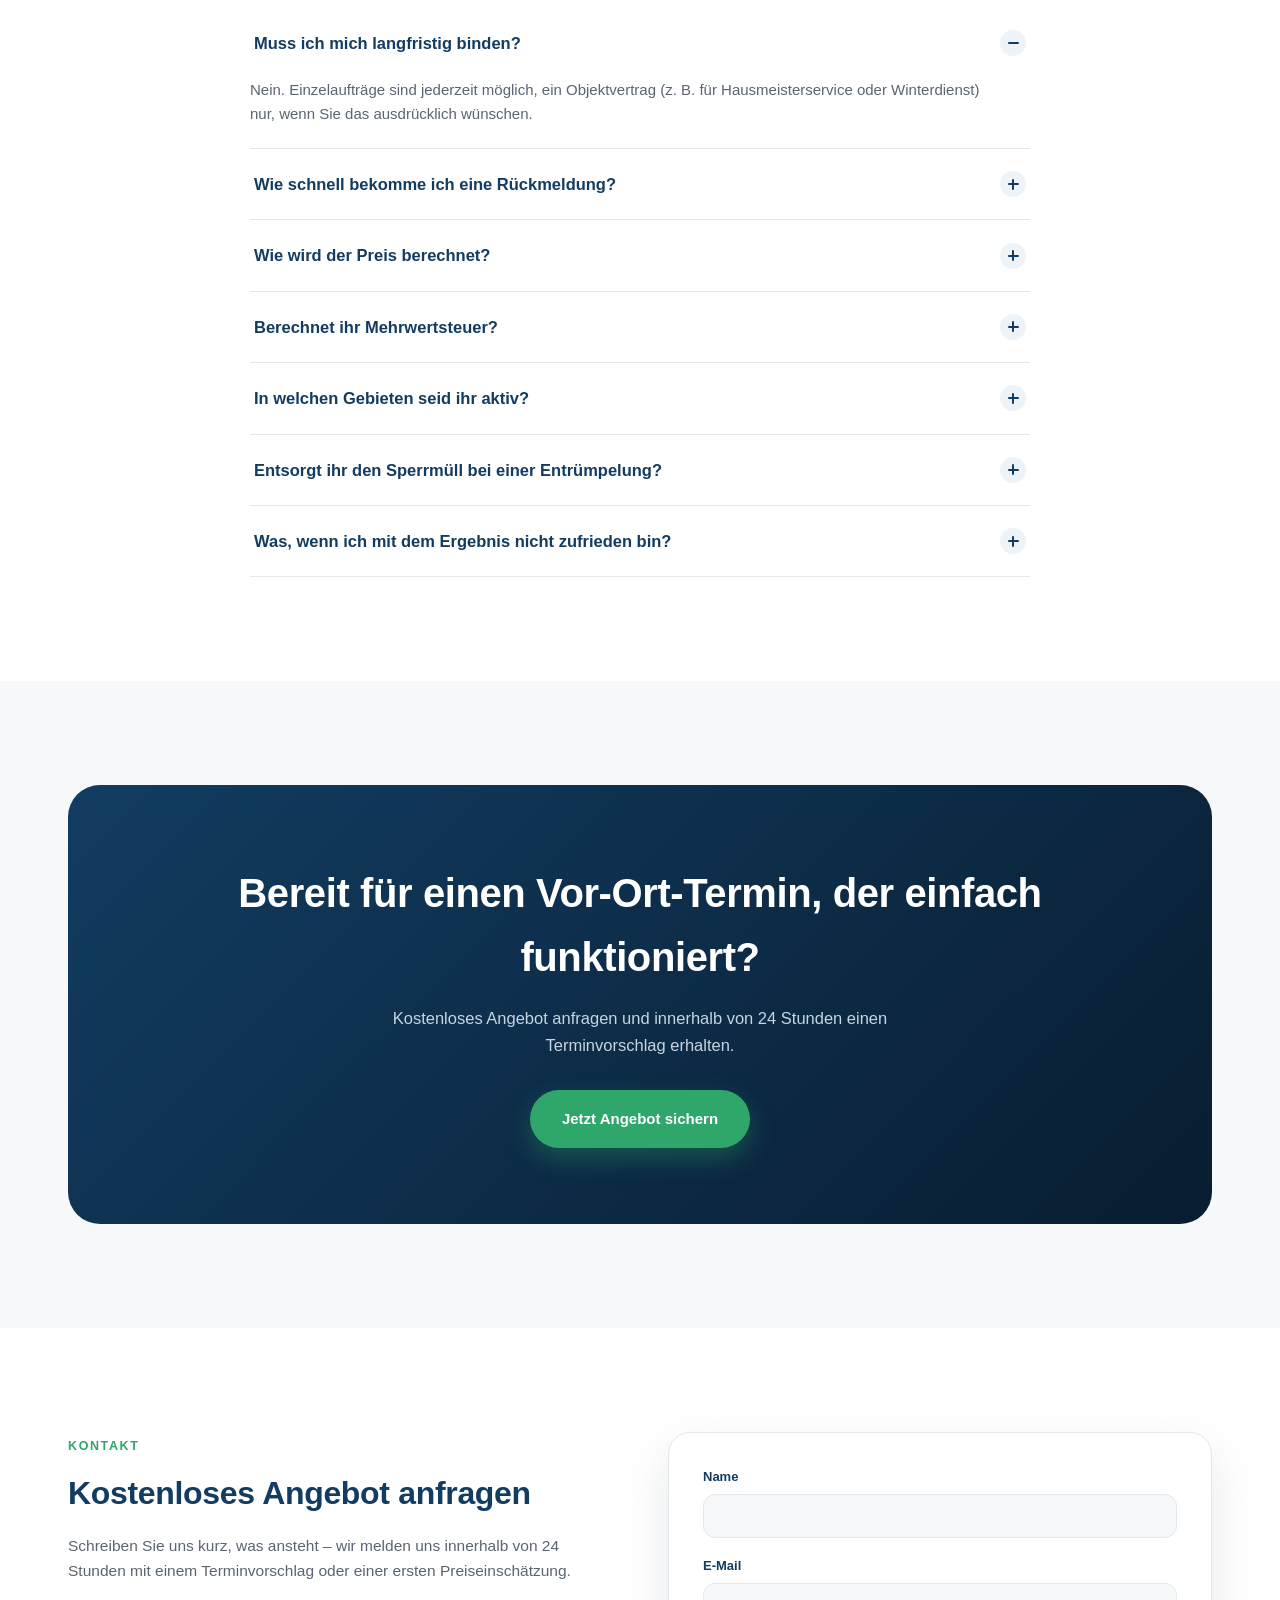
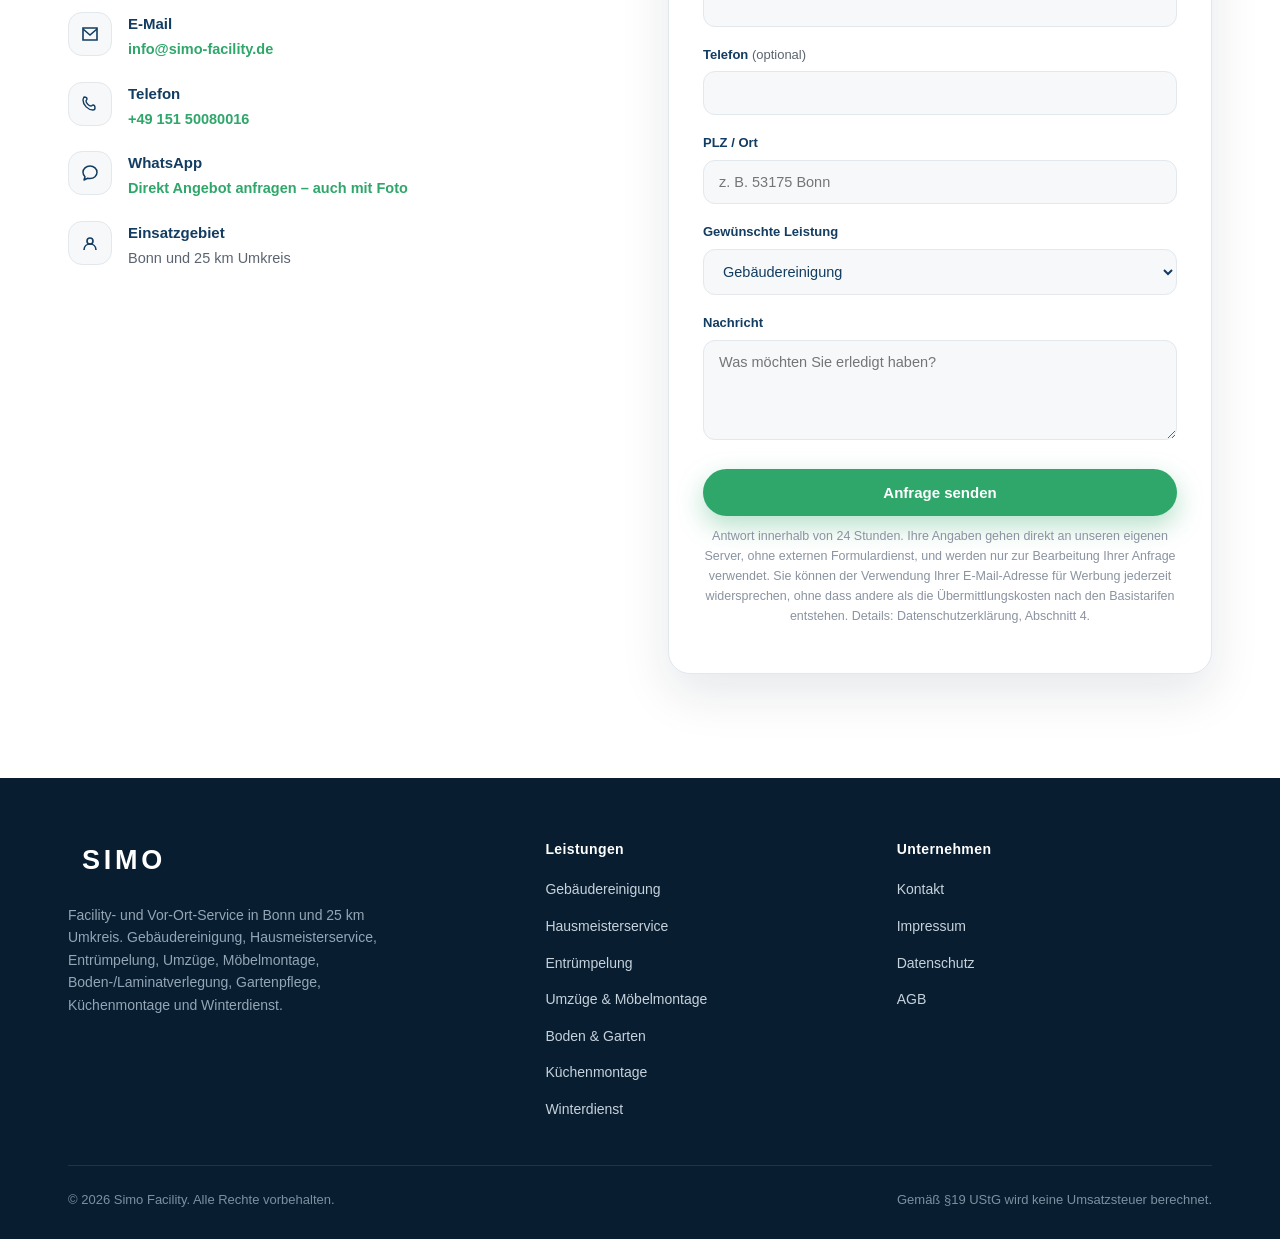
==== commit 3018f2aa: "Website: radius 25/35 km, travel surcharge +25 EUR, minimum order 75 EUR; agb.pdf Stand 10.10.2026 (" ====
--- a/index.html
+++ b/index.html
@@ -4,13 +4,13 @@
 <meta charset="UTF-8">
 <meta name="viewport" content="width=device-width, initial-scale=1.0">
 <title>Simo Facility – Facility- &amp; Vor-Ort-Service in Bonn und Umgebung</title>
-<meta name="description" content="Simo Facility übernimmt Gebäudereinigung, Hausmeisterservice, Entrümpelung, Umzüge, Möbelmontage, Boden-/Laminatverlegung, Gartenpflege, Küchenmontage und Winterdienst in Bonn und 20 km Umkreis. Festpreis vorab, kostenlose Besichtigung, schnelle Terminvergabe.">
+<meta name="description" content="Simo Facility übernimmt Gebäudereinigung, Hausmeisterservice, Entrümpelung, Umzüge, Möbelmontage, Boden-/Laminatverlegung, Gartenpflege, Küchenmontage und Winterdienst in Bonn und 25 km Umkreis. Festpreis vorab, kostenlose Besichtigung, schnelle Terminvergabe.">
 <link rel="canonical" href="https://simo-facility.de/">
 <meta property="og:type" content="website">
 <meta property="og:locale" content="de_DE">
 <meta property="og:site_name" content="Simo Facility">
 <meta property="og:title" content="Simo Facility – Facility- &amp; Vor-Ort-Service in Bonn und Umgebung">
-<meta property="og:description" content="Gebäudereinigung, Hausmeisterservice, Entrümpelung, Umzüge, Montage, Garten und Winterdienst in Bonn und 20 km Umkreis. Festpreis vorab, kostenlose Besichtigung.">
+<meta property="og:description" content="Gebäudereinigung, Hausmeisterservice, Entrümpelung, Umzüge, Montage, Garten und Winterdienst in Bonn und 25 km Umkreis. Festpreis vorab, kostenlose Besichtigung.">
 <meta property="og:url" content="https://simo-facility.de/">
 <meta property="og:image" content="https://simo-facility.de/assets/og_image.png">
 <meta property="og:image:width" content="1200">
@@ -32,7 +32,7 @@
   "image": "https://simo-facility.de/assets/og_image.png",
   "telephone": "+49 151 50080016",
   "email": "info@simo-facility.de",
-  "description": "Facility- und Vor-Ort-Service in Bonn und 20 km Umkreis: Gebäudereinigung, Hausmeisterservice, Entrümpelung, Kleinumzüge, Möbelmontage, Boden-/Laminatverlegung, Gartenpflege, Küchenmontage und Winterdienst.",
+  "description": "Facility- und Vor-Ort-Service in Bonn und 25 km Umkreis: Gebäudereinigung, Hausmeisterservice, Entrümpelung, Kleinumzüge, Möbelmontage, Boden-/Laminatverlegung, Gartenpflege, Küchenmontage und Winterdienst.",
   "address": {
     "@type": "PostalAddress",
     "postalCode": "53175",
@@ -89,7 +89,7 @@
     <div>
       <span class="eyebrow"><span class="pulse"></span> Wir nehmen aktuell neue Kunden in Bonn und Umgebung auf</span>
       <h1>Ein Anruf. Ein <span>fester Preis.</span> Erledigt.</h1>
-      <p class="hero-sub">Reinigung, Hausmeister, Garten &amp; Umzugshilfe in Bonn und 20 km Umkreis</p>
+      <p class="hero-sub">Reinigung, Hausmeister, Garten &amp; Umzugshilfe in Bonn und 25 km Umkreis</p>
       <ul class="hero-prices" aria-label="Beispielpreise">
         <li><span>Gebäudereinigung</span> ab 0,45 € / m²</li>
         <li><span>Gartenpflege</span> ab 36 € / Person &amp; Std.</li>
@@ -276,14 +276,14 @@
   <div class="container">
     <div class="reveal">
       <span class="kicker">Einsatzgebiet</span>
-      <h2>Vor Ort in Bonn und 20 km Umkreis</h2>
-      <p>Wir arbeiten in Bonn und 20 km Umkreis, bis 30 km nach Absprache. Die Anfahrt bis 15 km Straße ist inklusive, darüber berechnen wir pauschal 15 €.</p>
-      <p>Mindestauftrag 90 € pro Anfahrt; bei regelmäßigen Aufträgen in der Nähe entfällt er.</p>
+      <h2>Vor Ort in Bonn und 25 km Umkreis</h2>
+      <p>Wir arbeiten in Bonn und 25 km Umkreis, bis 35 km mit Anfahrtspauschale. Die Anfahrt bis 15 km Straße ist inklusive, darüber berechnen wir pauschal 25 €.</p>
+      <p>Mindestauftrag 75 € pro Anfahrt; bei regelmäßigen Aufträgen in der Nähe entfällt er.</p>
       <div class="area-tags">
         <span>Bonn</span>
-        <span>20 km Umkreis</span>
+        <span>25 km Umkreis</span>
         <span>Anfahrt bis 15 km inklusive</span>
-        <span>Bis 30 km nach Absprache</span>
+        <span>Bis 35 km mit Anfahrtspauschale</span>
       </div>
     </div>
     <div class="area-visual reveal">
@@ -293,8 +293,8 @@
         <line x1="200" y1="140" x2="285" y2="140" stroke="#2FA66A" stroke-width="1.5" stroke-dasharray="3 4"/>
         <circle cx="200" cy="140" r="6" fill="#2FA66A"/>
         <text x="200" y="124" font-family="Poppins, Arial" font-size="14" font-weight="700" fill="#123C61" text-anchor="middle">Bonn</text>
-        <text x="245" y="160" font-family="Poppins, Arial" font-size="12" fill="#123C61" text-anchor="middle">20 km</text>
-        <text x="200" y="292" font-family="Poppins, Arial" font-size="11" fill="#5B6470" text-anchor="middle">bis 30 km nach Absprache</text>
+        <text x="245" y="160" font-family="Poppins, Arial" font-size="12" fill="#123C61" text-anchor="middle">25 km</text>
+        <text x="200" y="292" font-family="Poppins, Arial" font-size="11" fill="#5B6470" text-anchor="middle">bis 35 km mit Anfahrt</text>
       </svg>
     </div>
   </div>
@@ -325,7 +325,7 @@
       </details>
       <details class="faq-item">
         <summary>In welchen Gebieten seid ihr aktiv?<span class="plus"></span></summary>
-        <p>In Bonn und 20 km Umkreis, bis 30 km nach Absprache. Die Anfahrt bis 15 km Straße ist inklusive, darüber +15 €. Mindestauftrag 90 € pro Anfahrt; bei regelmäßigen Aufträgen in der Nähe entfällt er.</p>
+        <p>In Bonn und 25 km Umkreis, bis 35 km mit Anfahrtspauschale. Die Anfahrt bis 15 km Straße ist inklusive, darüber +25 €. Mindestauftrag 75 € pro Anfahrt; bei regelmäßigen Aufträgen in der Nähe entfällt er.</p>
       </details>
       <details class="faq-item">
         <summary>Entsorgt ihr den Sperrmüll bei einer Entrümpelung?<span class="plus"></span></summary>
@@ -372,7 +372,7 @@
       </div>
       <div class="contact-detail">
         <div class="icon-wrap"><svg width="20" height="20" viewBox="0 0 20 20"><circle cx="10" cy="8" r="3" fill="none" stroke="#123C61" stroke-width="1.6"/><path d="M4,17 c0,-4 3,-6 6,-6 c3,0 6,2 6,6" fill="none" stroke="#123C61" stroke-width="1.6"/></svg></div>
-        <div><strong>Einsatzgebiet</strong><span>Bonn und 20 km Umkreis</span></div>
+        <div><strong>Einsatzgebiet</strong><span>Bonn und 25 km Umkreis</span></div>
       </div>
     </div>
 
@@ -430,7 +430,7 @@
           <img src="assets/logo_mark_white.svg" alt="" class="footer-logo">
           <span class="footer-wordmark">SIMO</span>
         </div>
-        <p>Facility- und Vor-Ort-Service in Bonn und 20 km Umkreis. Gebäudereinigung, Hausmeisterservice, Entrümpelung, Umzüge, Möbelmontage, Boden-/Laminatverlegung, Gartenpflege, Küchenmontage und Winterdienst.</p>
+        <p>Facility- und Vor-Ort-Service in Bonn und 25 km Umkreis. Gebäudereinigung, Hausmeisterservice, Entrümpelung, Umzüge, Möbelmontage, Boden-/Laminatverlegung, Gartenpflege, Küchenmontage und Winterdienst.</p>
       </div>
       <div>
         <h5>Leistungen</h5>
